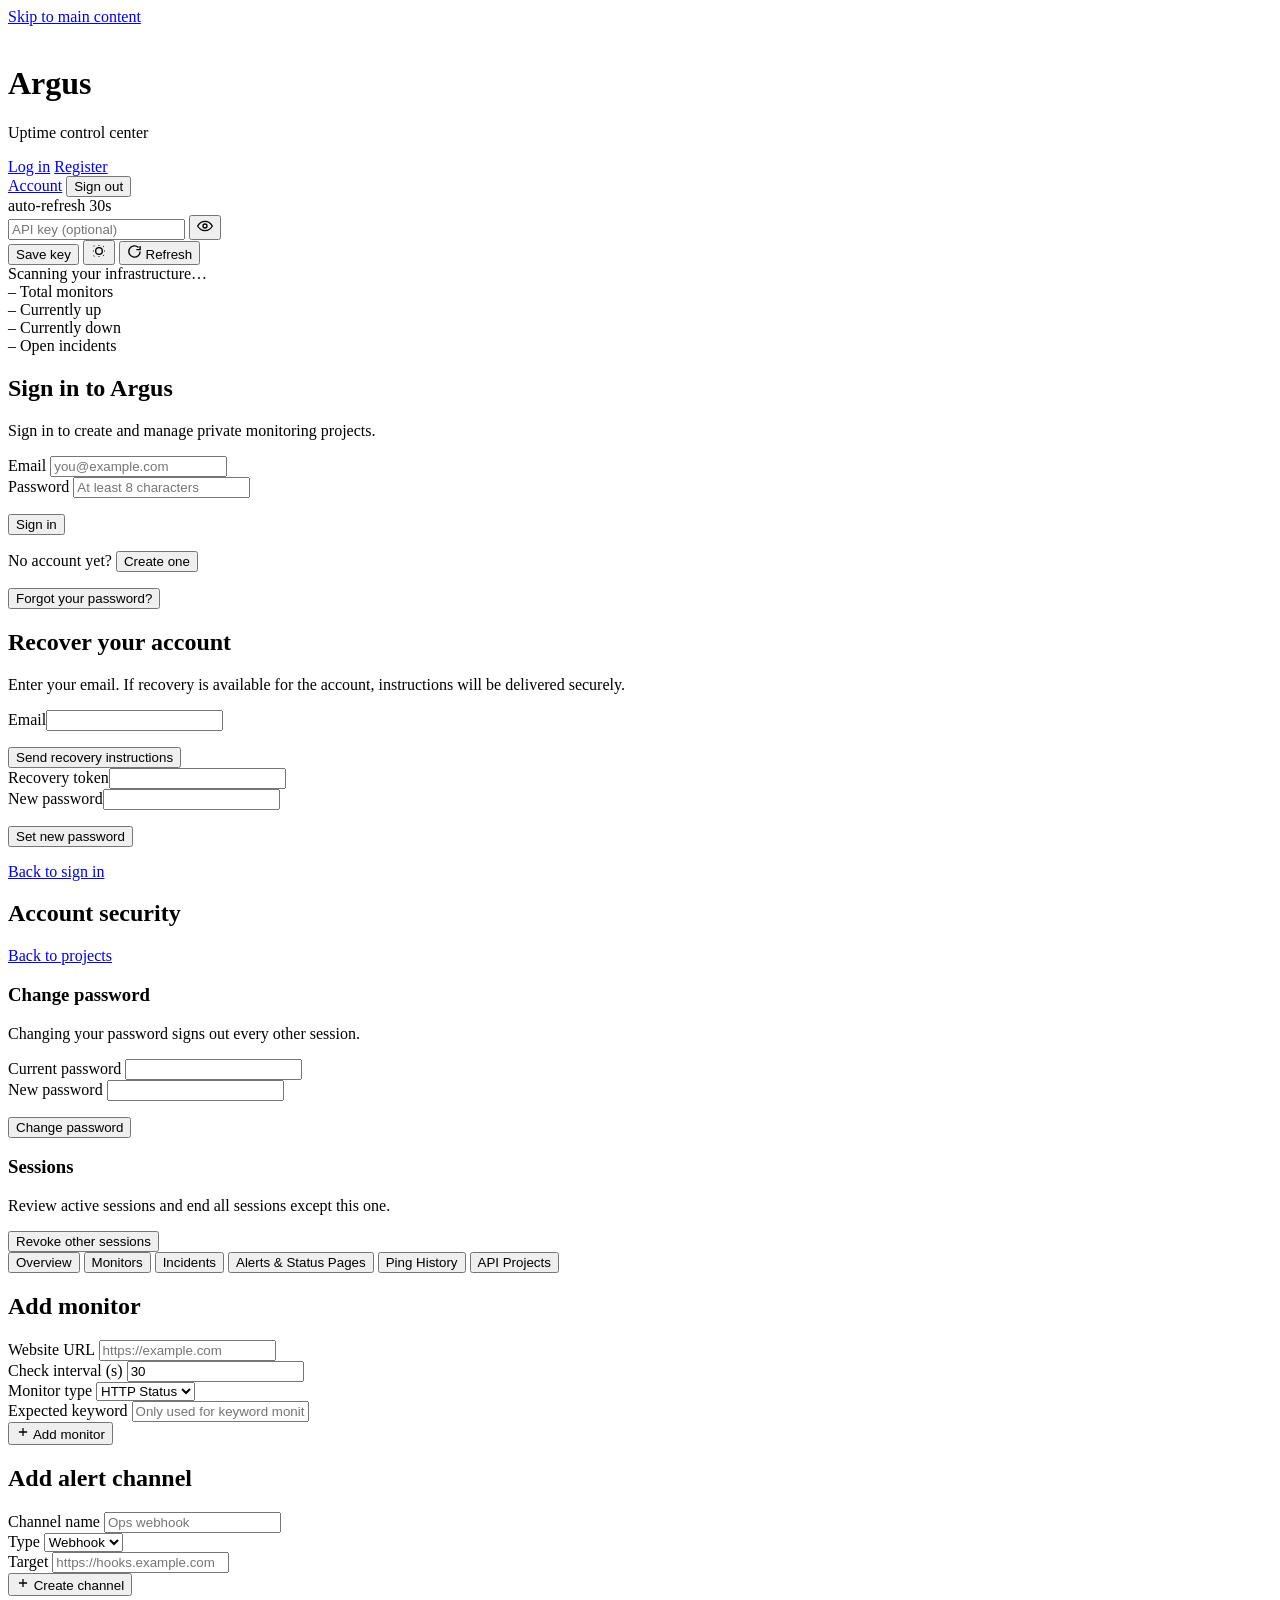
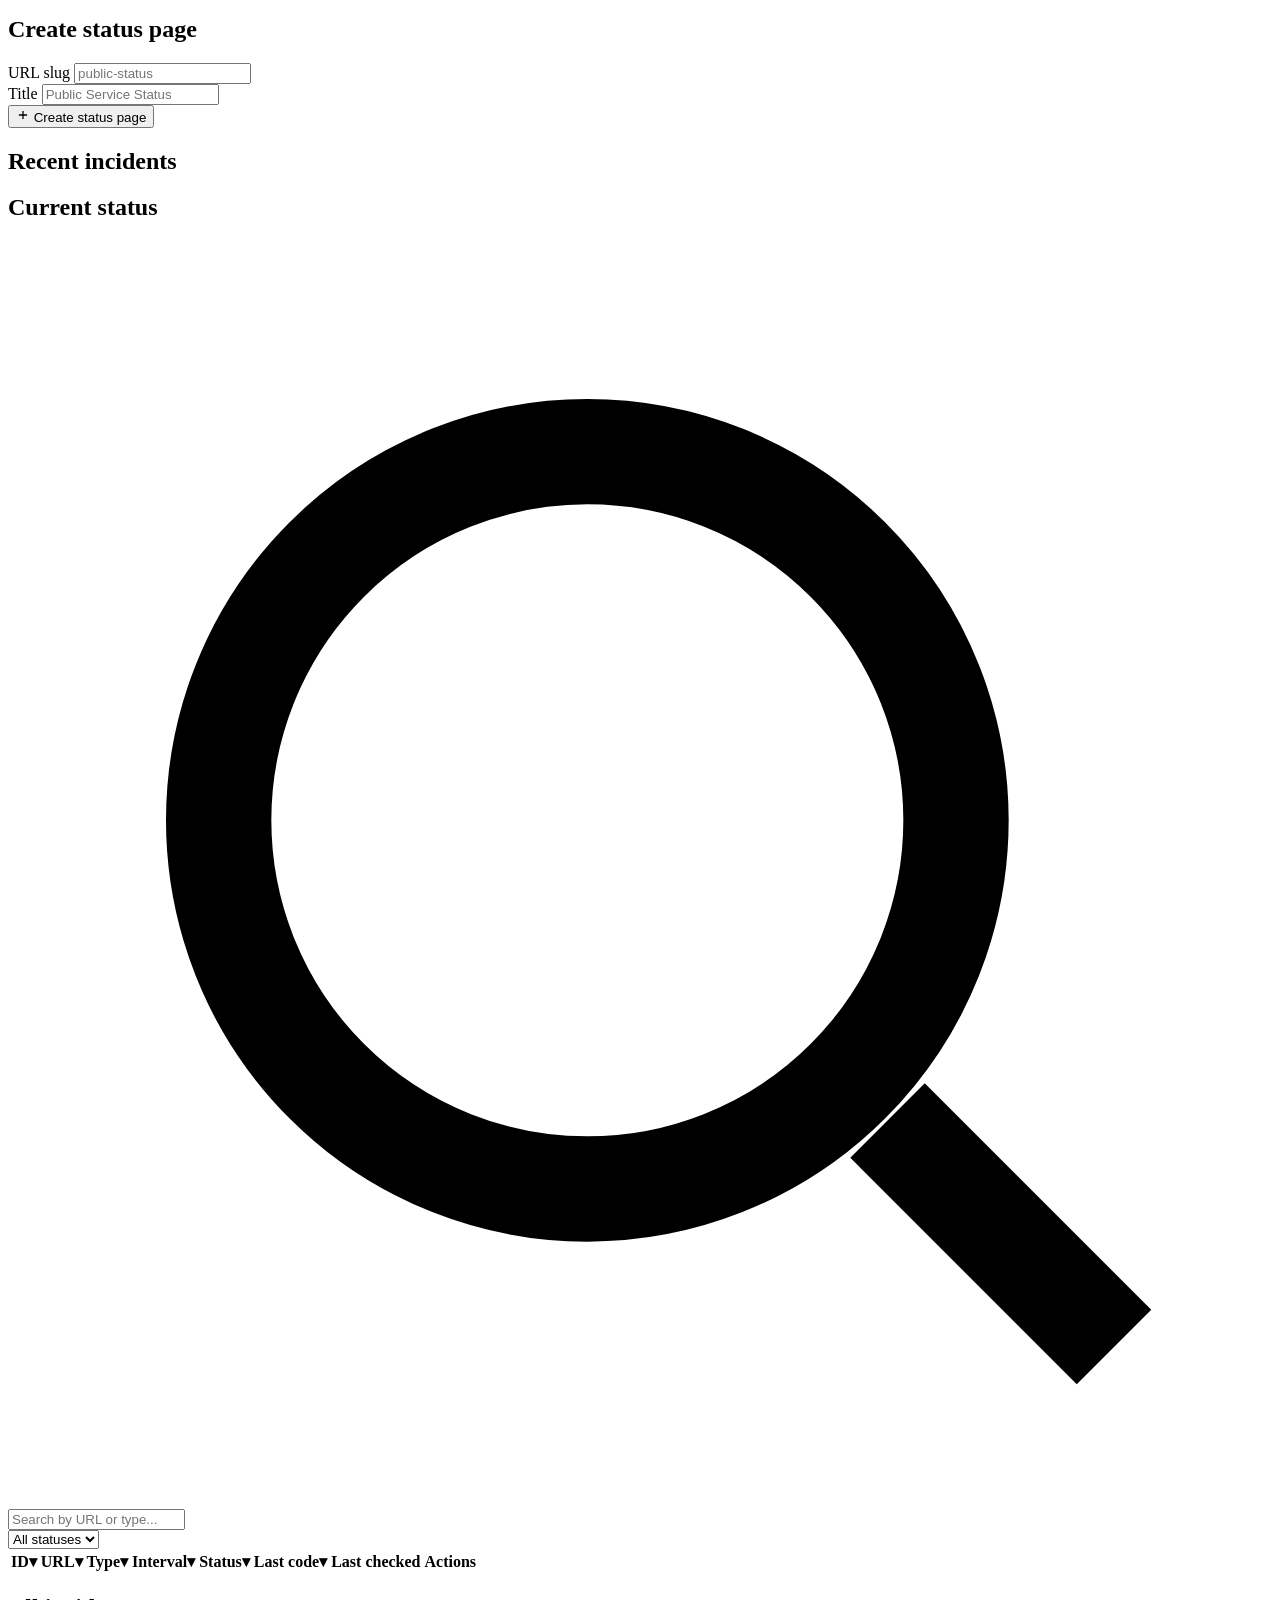
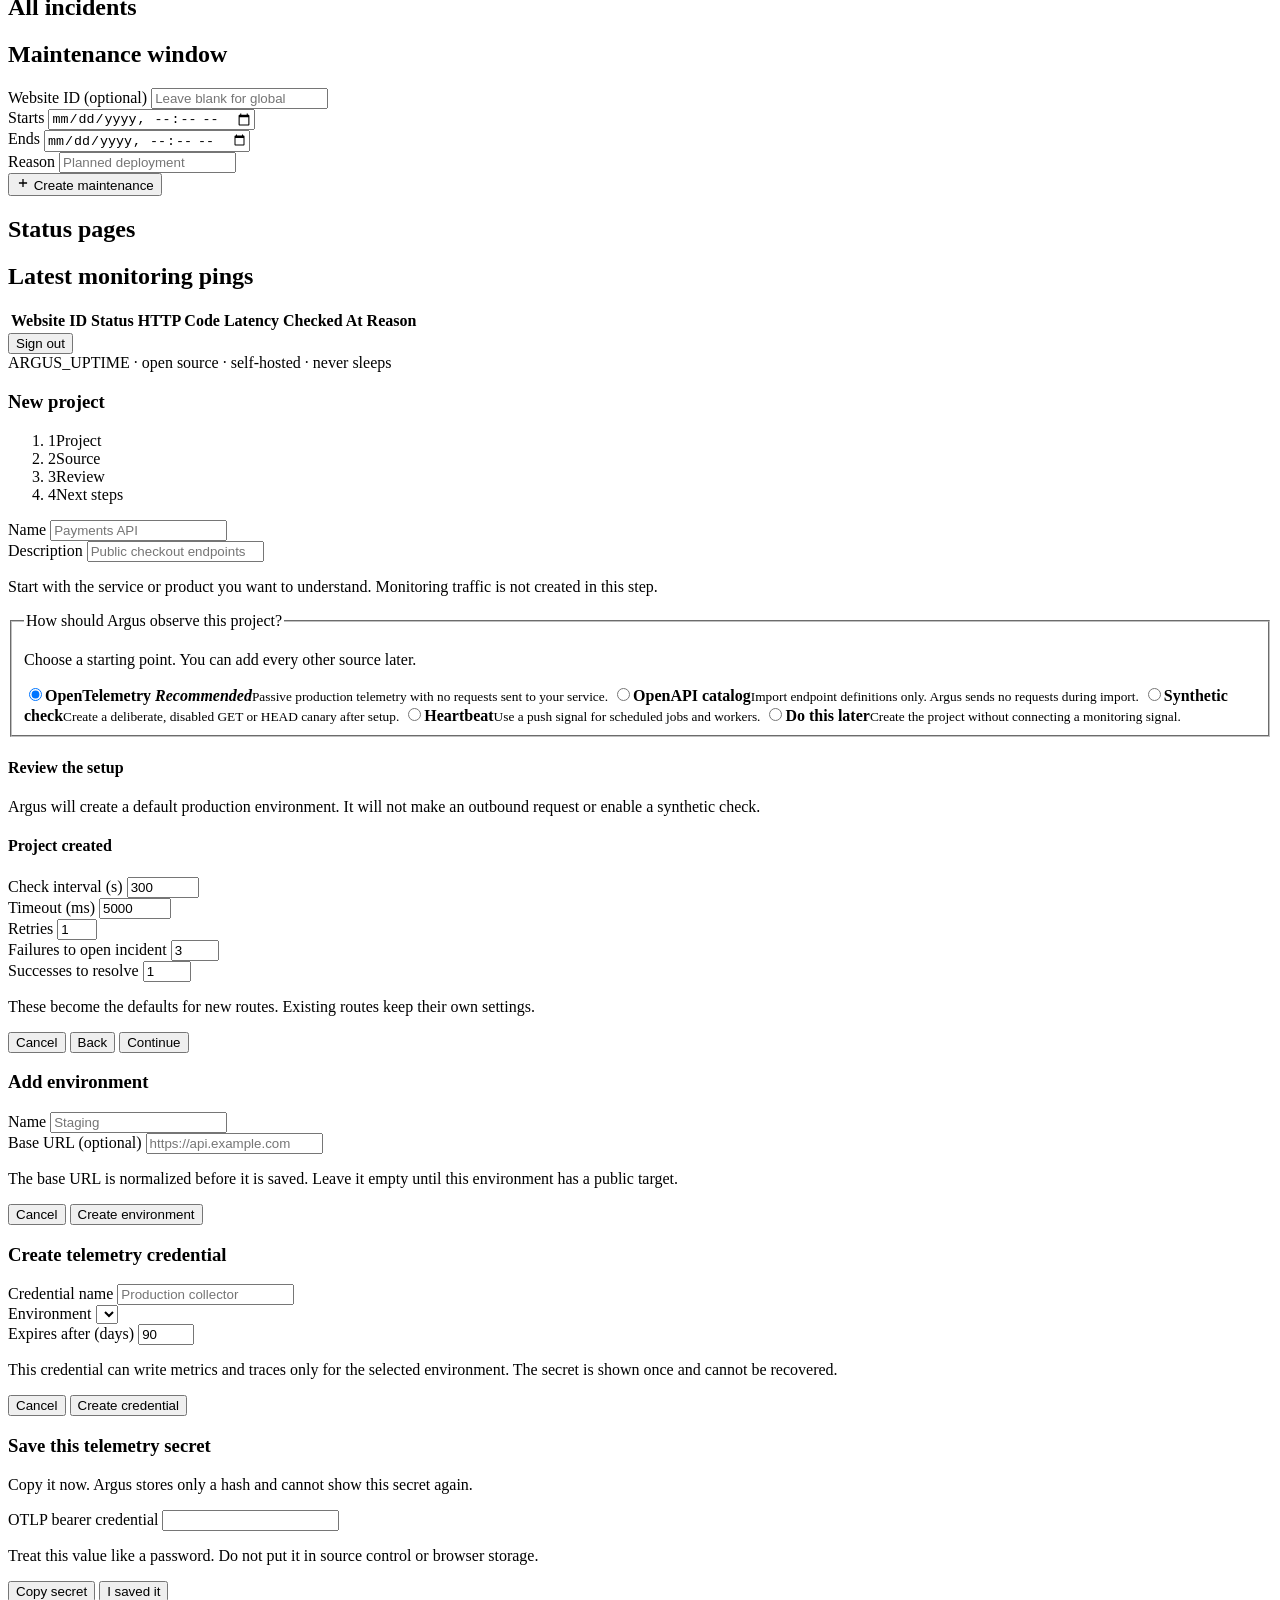
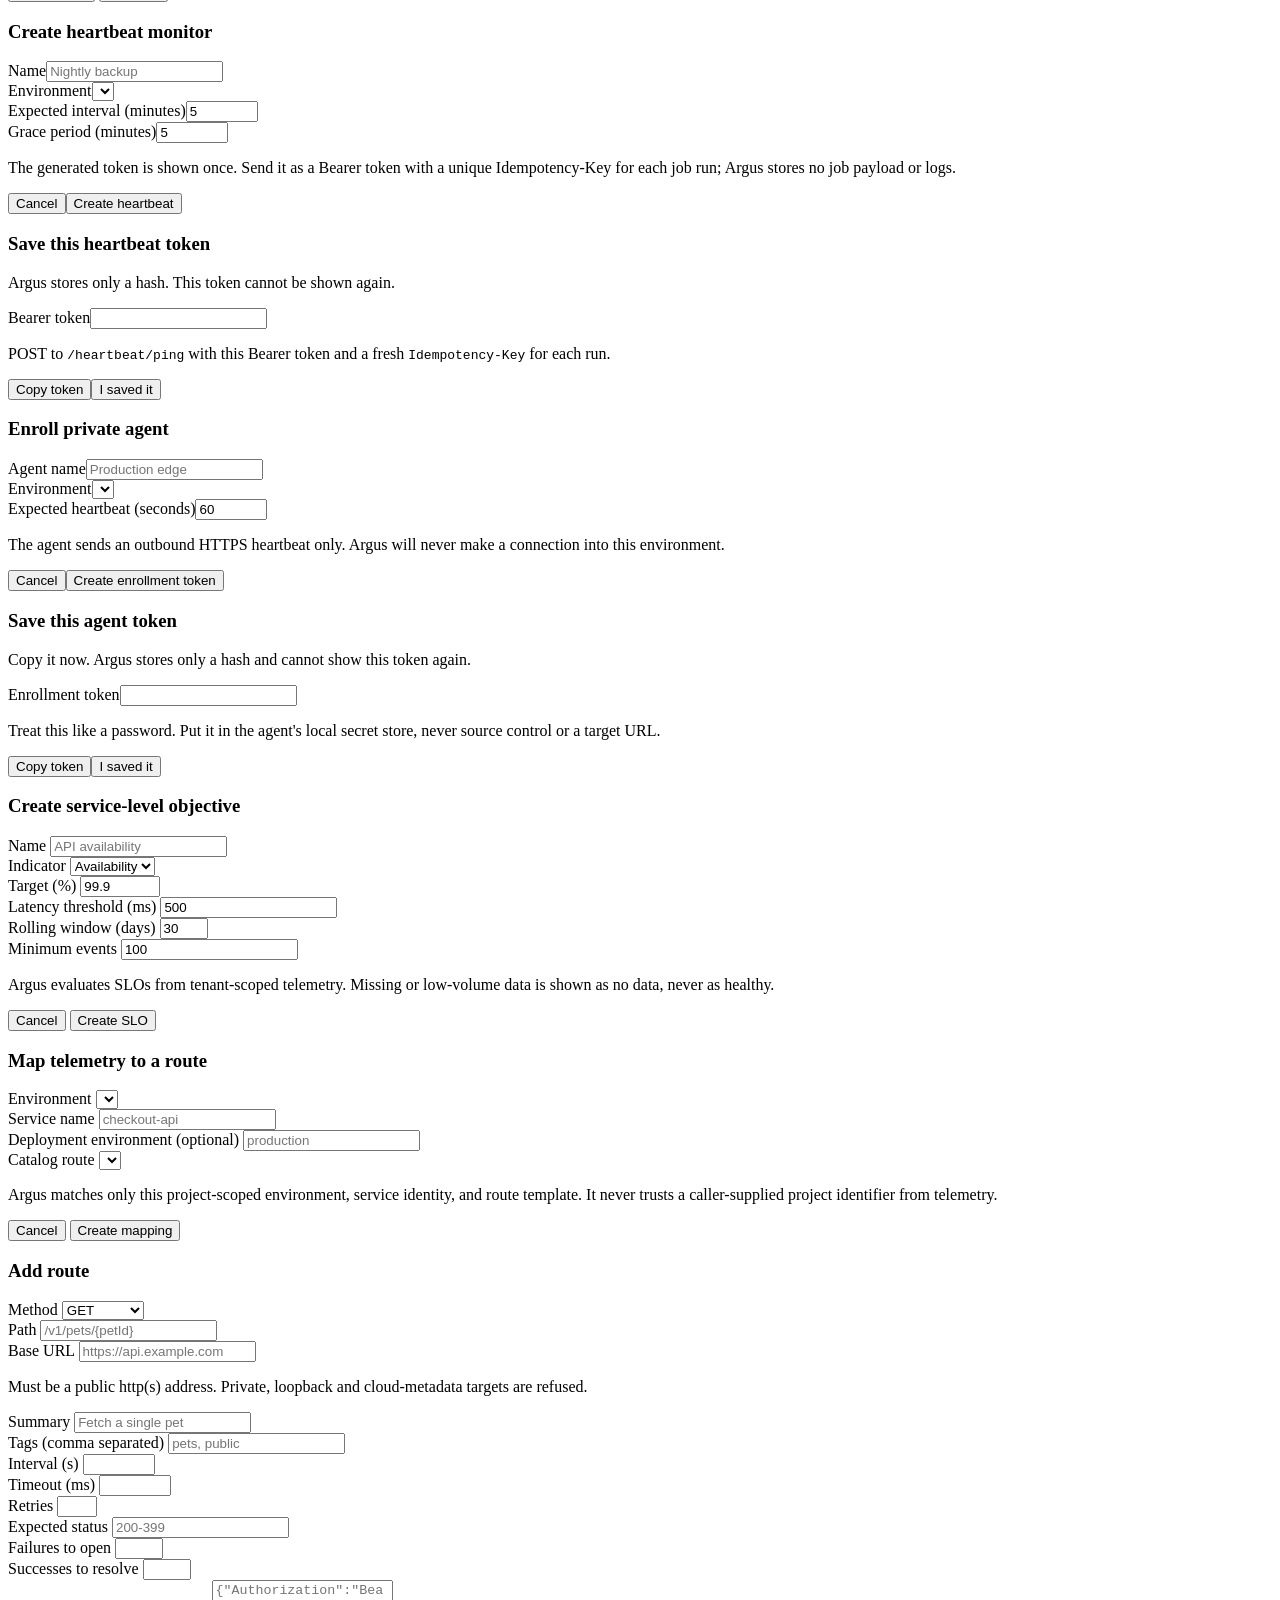
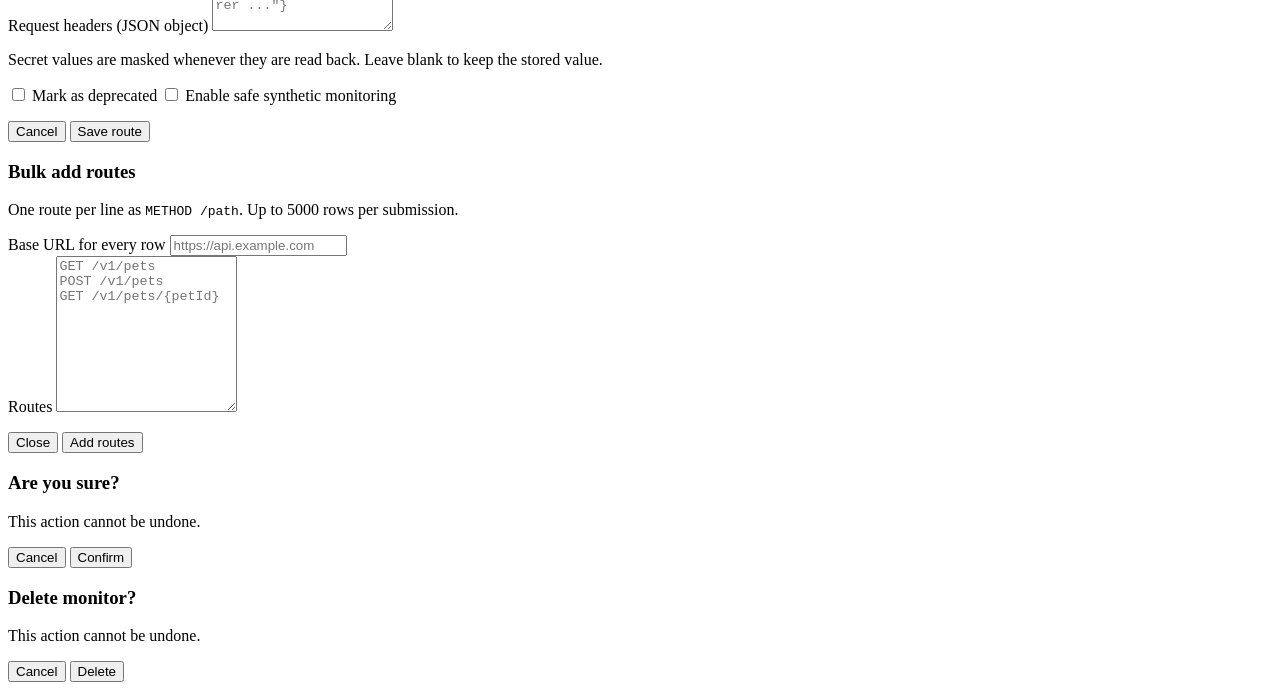
==== frontend/index.html @ 0f6dd391 "feat(agent): add private agent dashboard controls" ====
<!doctype html>
<html lang="en">
  <head>
    <meta charset="UTF-8" />
    <meta name="viewport" content="width=device-width, initial-scale=1.0" />
    <meta name="description" content="Argus — the all-seeing uptime monitoring control center." />
    <title>Argus • Uptime Control Center</title>
    <meta name="theme-color" content="#0a0b0d" media="(prefers-color-scheme: dark)" />
    <meta name="theme-color" content="#f6f4ee" media="(prefers-color-scheme: light)" />
    <link rel="icon" type="image/svg+xml" href="/assets/favicon.svg" />
    <link rel="manifest" href="/manifest.webmanifest" />
    <link rel="preconnect" href="https://fonts.googleapis.com" />
    <link rel="preconnect" href="https://fonts.gstatic.com" crossorigin />
    <link
      rel="stylesheet"
      href="https://fonts.googleapis.com/css2?family=Space+Grotesk:wght@500;600;700&family=IBM+Plex+Sans:wght@400;500;600&family=IBM+Plex+Mono:wght@400;500;600&display=swap"
    />
    <link rel="stylesheet" href="/styles.css" />
  </head>
  <body>
    <a class="skip-link" href="#main">Skip to main content</a>
    <header class="topbar">
      <div class="brand">
        <span class="brand-mark" aria-hidden="true"><img src="/assets/favicon.svg" alt="" /></span>
        <div class="brand-text">
          <h1>Argus</h1>
          <p>Uptime control center</p>
        </div>
      </div>
      <div class="top-actions">
        <div class="account-actions" aria-label="Account">
          <div id="accountGuestActions" class="account-action-group">
            <a class="account-action account-login" id="globalLogin" href="#/login">Log in</a>
            <a class="account-action account-register" id="globalRegister" href="#/register">Register</a>
          </div>
          <div id="accountSignedInActions" class="account-action-group hidden">
            <span class="account-user" id="globalUserLabel"></span>
            <a class="account-action account-login" id="globalAccount" href="#/account">Account</a>
            <button class="ghost sm" id="globalSignOut" type="button">Sign out</button>
          </div>
        </div>
        <div class="refresh-indicator" id="refreshIndicator" title="Auto-refreshes every 30s">
          <span class="refresh-dot" id="refreshDot"></span>
          <span id="refreshCountdown">auto-refresh 30s</span>
        </div>
        <div class="api-key-field">
          <input id="apiKey" type="password" placeholder="API key (optional)" autocomplete="off" />
          <button class="icon-btn-inline" id="toggleKeyVisibility" type="button" title="Show/hide key" aria-label="Toggle API key visibility">
            <svg viewBox="0 0 24 24" width="16" height="16" fill="none" stroke="currentColor" stroke-width="2"><path d="M1 12s4-7 11-7 11 7 11 7-4 7-11 7-11-7-11-7Z"/><circle cx="12" cy="12" r="3"/></svg>
          </button>
        </div>
        <button class="secondary" id="saveKeyBtn" type="button">Save key</button>
        <button class="ghost icon-only" id="themeToggle" type="button" title="Toggle light/dark theme" aria-label="Toggle theme">
          <svg viewBox="0 0 24 24" width="16" height="16" fill="none" stroke="currentColor" stroke-width="2"><path d="M12 3v1M12 20v1M4.2 4.2l.7.7M18.4 18.4l.7.7M3 12h1M20 12h1M4.2 19.8l.7-.7M18.4 5.6l.7-.7"/><circle cx="12" cy="12" r="5"/></svg>
        </button>
        <button id="refreshBtn" type="button">
          <svg viewBox="0 0 24 24" width="15" height="15" fill="none" stroke="currentColor" stroke-width="2.2"><path d="M21 12a9 9 0 1 1-2.64-6.36M21 3v6h-6"/></svg>
          Refresh
        </button>
      </div>
    </header>

    <div class="toast-stack" id="toastStack" aria-live="polite"></div>

    <main class="container" id="main">
      <section class="status-banner" id="statusBanner" aria-live="polite">
        <span class="lamp" id="statusBannerLamp" style="width:9px;height:9px;background:var(--text-faint)"></span>
        <span id="statusBannerText">Scanning your infrastructure&hellip;</span>
      </section>

      <section class="status-rail" id="statsGrid" aria-label="Overview statistics">
        <div class="status-cell tick-brand">
          <span class="status-value" id="statTotal">&ndash;</span>
          <span class="status-label">Total monitors</span>
        </div>
        <div class="status-cell tick-ok">
          <span class="status-value" id="statUp">&ndash;</span>
          <span class="status-label">Currently up</span>
        </div>
        <div class="status-cell tick-down">
          <span class="status-value" id="statDown">&ndash;</span>
          <span class="status-label">Currently down</span>
        </div>
        <div class="status-cell tick-warn">
          <span class="status-value" id="statIncidents">&ndash;</span>
          <span class="status-label">Open incidents</span>
        </div>
      </section>

      <section id="globalAuthPanel" class="global-auth-panel hidden" aria-labelledby="projAuthTitle">
        <div id="projAuthGate" class="proj-auth-gate">
          <section class="card proj-auth-card">
            <div class="card-header">
              <h2 id="projAuthTitle">Sign in to Argus</h2>
            </div>
            <p class="card-subtitle" id="projAuthIntro">Sign in to create and manage private monitoring projects.</p>
            <form id="projAuthForm" class="stack" autocomplete="on">
              <div class="field" id="projAuthNameField" hidden>
                <label for="projAuthName">Display name</label>
                <input id="projAuthName" autocomplete="name" placeholder="Ada Lovelace" />
              </div>
              <div class="field">
                <label for="projAuthEmail">Email</label>
                <input id="projAuthEmail" type="email" autocomplete="email" placeholder="you@example.com" required />
              </div>
              <div class="field">
                <label for="projAuthPassword">Password</label>
                <input id="projAuthPassword" type="password" autocomplete="current-password" placeholder="At least 8 characters" required minlength="8" />
              </div>
              <p class="proj-form-error hidden" id="projAuthError" role="alert"></p>
              <button type="submit" id="projAuthSubmit">Sign in</button>
              <p class="hint">
                <span id="projAuthSwitchPrompt">No account yet?</span>
                <button type="button" class="link-btn" id="projAuthSwitch">Create one</button>
              </p>
              <button type="button" class="link-btn" id="projForgotPassword">Forgot your password?</button>
            </form>
          </section>
        </div>
        <div id="projRecoveryGate" class="proj-auth-gate hidden">
          <section class="card proj-auth-card">
            <div class="card-header"><h2>Recover your account</h2></div>
            <p class="card-subtitle">Enter your email. If recovery is available for the account, instructions will be delivered securely.</p>
            <form id="projRecoveryRequestForm" class="stack" autocomplete="on">
              <div class="field"><label for="projRecoveryEmail">Email</label><input id="projRecoveryEmail" type="email" autocomplete="email" required /></div>
              <p class="proj-form-error hidden" id="projRecoveryRequestError" role="alert"></p>
              <button type="submit" id="projRecoveryRequestSubmit">Send recovery instructions</button>
            </form>
            <form id="projRecoveryCompleteForm" class="stack hidden" autocomplete="on">
              <div class="field"><label for="projRecoveryToken">Recovery token</label><input id="projRecoveryToken" autocomplete="one-time-code" required /></div>
              <div class="field"><label for="projRecoveryNewPassword">New password</label><input id="projRecoveryNewPassword" type="password" autocomplete="new-password" minlength="8" required /></div>
              <p class="proj-form-error hidden" id="projRecoveryCompleteError" role="alert"></p>
              <button type="submit" id="projRecoveryCompleteSubmit">Set new password</button>
            </form>
            <p class="hint"><a class="btn-link" href="#/login">Back to sign in</a></p>
          </section>
        </div>
      </section>

      <section id="globalAccountPanel" class="global-auth-panel hidden" aria-labelledby="accountTitle">
        <section class="card account-card">
          <div class="card-header">
            <div>
              <h2 id="accountTitle">Account security</h2>
              <p class="card-subtitle" id="accountEmail"></p>
            </div>
            <a class="btn-link" href="#/projects">Back to projects</a>
          </div>

          <div class="account-section">
            <h3>Change password</h3>
            <p class="hint">Changing your password signs out every other session.</p>
            <form id="accountPasswordForm" class="stack" autocomplete="on">
              <div class="field">
                <label for="accountCurrentPassword">Current password</label>
                <input id="accountCurrentPassword" type="password" autocomplete="current-password" required />
              </div>
              <div class="field">
                <label for="accountNewPassword">New password</label>
                <input id="accountNewPassword" type="password" autocomplete="new-password" minlength="8" required />
              </div>
              <p class="proj-form-error hidden" id="accountPasswordError" role="alert"></p>
              <button type="submit" id="accountPasswordSubmit">Change password</button>
            </form>
          </div>

          <div class="account-section">
            <div class="card-header">
              <div>
                <h3>Sessions</h3>
                <p class="hint">Review active sessions and end all sessions except this one.</p>
              </div>
              <button class="secondary sm" id="accountRevokeOthers" type="button">Revoke other sessions</button>
            </div>
            <div id="accountSessions" aria-live="polite"></div>
          </div>
        </section>
      </section>

      <nav class="tabs" role="tablist" aria-label="Sections">
        <button class="tab-btn active" id="tab-overview" data-tab="overview" role="tab" aria-selected="true" aria-controls="panel-overview" tabindex="0">Overview</button>
        <button class="tab-btn" id="tab-monitors" data-tab="monitors" role="tab" aria-selected="false" aria-controls="panel-monitors" tabindex="-1">Monitors</button>
        <button class="tab-btn" id="tab-incidents" data-tab="incidents" role="tab" aria-selected="false" aria-controls="panel-incidents" tabindex="-1">Incidents</button>
        <button class="tab-btn" id="tab-alerts" data-tab="alerts" role="tab" aria-selected="false" aria-controls="panel-alerts" tabindex="-1">Alerts &amp; Status Pages</button>
        <button class="tab-btn" id="tab-logs" data-tab="logs" role="tab" aria-selected="false" aria-controls="panel-logs" tabindex="-1">Ping History</button>
        <button class="tab-btn" id="tab-projects" data-tab="projects" role="tab" aria-selected="false" aria-controls="panel-projects" tabindex="-1">API Projects</button>
      </nav>

      <!-- Overview -->
      <section class="tab-panel active" id="panel-overview" role="tabpanel" aria-labelledby="tab-overview" tabindex="0">
        <div class="grid">
          <section class="card">
            <div class="card-header">
              <h2>Add monitor</h2>
            </div>
            <form id="monitorForm" class="stack">
              <div class="field">
                <label for="url">Website URL</label>
                <input id="url" placeholder="https://example.com" required />
              </div>
              <div class="field-row">
                <div class="field">
                  <label for="interval">Check interval (s)</label>
                  <input id="interval" type="number" min="10" value="30" required />
                </div>
                <div class="field">
                  <label for="monitorType">Monitor type</label>
                  <select id="monitorType">
                    <option value="http_status">HTTP Status</option>
                    <option value="keyword">Keyword</option>
                    <option value="heartbeat">Heartbeat</option>
                    <option value="tls_expiry">TLS Expiry</option>
                  </select>
                </div>
              </div>
              <div class="field" id="keywordField">
                <label for="keyword">Expected keyword</label>
                <input id="keyword" placeholder="Only used for keyword monitors" />
              </div>
              <button type="submit" id="monitorSubmitBtn">
                <svg viewBox="0 0 24 24" width="14" height="14" fill="none" stroke="currentColor" stroke-width="2.2"><path d="M12 5v14M5 12h14"/></svg>
                Add monitor
              </button>
            </form>
          </section>

          <section class="card">
            <div class="card-header">
              <h2>Add alert channel</h2>
            </div>
            <form id="channelForm" class="stack">
              <div class="field">
                <label for="channelName">Channel name</label>
                <input id="channelName" placeholder="Ops webhook" required />
              </div>
              <div class="field">
                <label for="channelType">Type</label>
                <select id="channelType">
                  <option value="webhook">Webhook</option>
                  <option value="slack">Slack</option>
                  <option value="email">Email</option>
                </select>
              </div>
              <div class="field">
                <label for="channelTarget">Target</label>
                <input id="channelTarget" placeholder="https://hooks.example.com" required />
              </div>
              <button type="submit" id="channelSubmitBtn">
                <svg viewBox="0 0 24 24" width="14" height="14" fill="none" stroke="currentColor" stroke-width="2.2"><path d="M12 5v14M5 12h14"/></svg>
                Create channel
              </button>
            </form>
          </section>

          <section class="card">
            <div class="card-header">
              <h2>Create status page</h2>
            </div>
            <form id="statusPageForm" class="stack">
              <div class="field">
                <label for="statusSlug">URL slug</label>
                <input id="statusSlug" placeholder="public-status" required />
              </div>
              <div class="field">
                <label for="statusTitle">Title</label>
                <input id="statusTitle" placeholder="Public Service Status" required />
              </div>
              <button type="submit" id="statusPageSubmitBtn">
                <svg viewBox="0 0 24 24" width="14" height="14" fill="none" stroke="currentColor" stroke-width="2.2"><path d="M12 5v14M5 12h14"/></svg>
                Create status page
              </button>
            </form>
          </section>

          <section class="card span3">
            <div class="card-header">
              <h2>Recent incidents</h2>
            </div>
            <ul id="incidentListOverview" class="list"></ul>
          </section>
        </div>
      </section>

      <!-- Monitors -->
      <section class="tab-panel" id="panel-monitors" role="tabpanel" aria-labelledby="tab-monitors" tabindex="0">
        <section class="card">
          <div class="card-header">
            <h2>Current status</h2>
            <div class="card-toolbar">
              <div class="search-input">
                <svg viewBox="0 0 24 24" fill="none" stroke="currentColor" stroke-width="2"><circle cx="11" cy="11" r="7"/><path d="m21 21-4.3-4.3"/></svg>
                <input id="monitorSearch" placeholder="Search by URL or type..." aria-label="Search monitors" />
              </div>
              <select id="monitorFilter" style="width:auto" aria-label="Filter by status">
                <option value="all">All statuses</option>
                <option value="up">Up</option>
                <option value="down">Down</option>
                <option value="pending">Pending</option>
              </select>
            </div>
          </div>
          <div class="table-wrap">
            <table>
              <thead>
                <tr>
                  <th class="sortable" data-sort="id">ID<span class="sort-arrow">&#9662;</span></th>
                  <th class="sortable" data-sort="url">URL<span class="sort-arrow">&#9662;</span></th>
                  <th class="sortable" data-sort="monitorType">Type<span class="sort-arrow">&#9662;</span></th>
                  <th class="sortable" data-sort="checkInterval">Interval<span class="sort-arrow">&#9662;</span></th>
                  <th class="sortable" data-sort="status">Status<span class="sort-arrow">&#9662;</span></th>
                  <th class="sortable" data-sort="lastStatusCode">Last code<span class="sort-arrow">&#9662;</span></th>
                  <th>Last checked</th>
                  <th>Actions</th>
                </tr>
              </thead>
              <tbody id="monitorTable"></tbody>
            </table>
          </div>
        </section>
      </section>

      <!-- Incidents -->
      <section class="tab-panel" id="panel-incidents" role="tabpanel" aria-labelledby="tab-incidents" tabindex="0">
        <div class="grid">
          <section class="card span3">
            <div class="card-header">
              <h2>All incidents</h2>
            </div>
            <ul id="incidentList" class="list"></ul>
          </section>

          <section class="card">
            <div class="card-header">
              <h2>Maintenance window</h2>
            </div>
            <form id="maintenanceForm" class="stack">
              <div class="field">
                <label for="maintenanceWebsiteId">Website ID (optional)</label>
                <input id="maintenanceWebsiteId" type="number" placeholder="Leave blank for global" />
              </div>
              <div class="field-row">
                <div class="field">
                  <label for="maintenanceStart">Starts</label>
                  <input id="maintenanceStart" type="datetime-local" required />
                </div>
                <div class="field">
                  <label for="maintenanceEnd">Ends</label>
                  <input id="maintenanceEnd" type="datetime-local" required />
                </div>
              </div>
              <div class="field">
                <label for="maintenanceReason">Reason</label>
                <input id="maintenanceReason" placeholder="Planned deployment" />
              </div>
              <button type="submit" id="maintenanceSubmitBtn">
                <svg viewBox="0 0 24 24" width="14" height="14" fill="none" stroke="currentColor" stroke-width="2.2"><path d="M12 5v14M5 12h14"/></svg>
                Create maintenance
              </button>
            </form>
          </section>
        </div>
      </section>

      <!-- Alerts & status pages -->
      <section class="tab-panel" id="panel-alerts" role="tabpanel" aria-labelledby="tab-alerts" tabindex="0">
        <section class="card span3">
          <div class="card-header">
            <h2>Status pages</h2>
          </div>
          <ul id="statusPages" class="list"></ul>
        </section>
      </section>

      <!-- Ping history -->
      <section class="tab-panel" id="panel-logs" role="tabpanel" aria-labelledby="tab-logs" tabindex="0">
        <section class="card">
          <div class="card-header">
            <h2>Latest monitoring pings</h2>
          </div>
          <div class="table-wrap">
            <table>
              <thead><tr><th>Website ID</th><th>Status</th><th>HTTP Code</th><th>Latency</th><th>Checked At</th><th>Reason</th></tr></thead>
              <tbody id="pingTable"></tbody>
            </table>
          </div>
        </section>
      </section>

      <!-- API Projects: project-based API route monitoring -->
      <section class="tab-panel" id="panel-projects" role="tabpanel" aria-labelledby="tab-projects" tabindex="0">
        <!-- Authenticated shell. Views are swapped by the hash sub-router. -->
        <div id="projShell" class="hidden">
          <div class="proj-topline">
            <nav class="proj-crumbs" id="projCrumbs" aria-label="Breadcrumb"></nav>
            <div class="proj-identity">
              <span class="proj-user" id="projUserLabel"></span>
              <button class="ghost sm" type="button" id="projSignOut">Sign out</button>
            </div>
          </div>

          <div class="proj-view" id="projViewList" aria-live="polite"></div>
          <div class="proj-view hidden" id="projViewProject" aria-live="polite"></div>
          <div class="proj-view hidden" id="projViewRoute" aria-live="polite"></div>
          <div class="proj-view hidden" id="projViewImport" aria-live="polite"></div>
        </div>
      </section>

      <footer class="app-footer">ARGUS_UPTIME &middot; open source &middot; self-hosted &middot; never sleeps</footer>
    </main>

    <!-- Project create/edit -->
    <div class="modal-overlay hidden" id="projProjectModal">
      <div class="modal" role="dialog" aria-modal="true" aria-labelledby="projProjectModalTitle" tabindex="-1">
        <h3 id="projProjectModalTitle">New project</h3>
        <form id="projProjectForm" class="stack">
          <ol class="wizard-steps project-onboarding-steps" id="projProjectSteps" aria-label="Project setup progress">
            <li class="wizard-step is-active"><span class="wizard-step-num">1</span>Project</li>
            <li class="wizard-step"><span class="wizard-step-num">2</span>Source</li>
            <li class="wizard-step"><span class="wizard-step-num">3</span>Review</li>
            <li class="wizard-step"><span class="wizard-step-num">4</span>Next steps</li>
          </ol>
          <div class="project-onboarding-step" data-project-step="1">
          <div class="field">
            <label for="projFormName">Name</label>
            <input id="projFormName" autocomplete="organization" placeholder="Payments API" required maxlength="255" />
          </div>
          <div class="field">
            <label for="projFormDescription">Description</label>
            <input id="projFormDescription" placeholder="Public checkout endpoints" maxlength="2000" />
          </div>
          <p class="hint">Start with the service or product you want to understand. Monitoring traffic is not created in this step.</p>
          </div>
          <fieldset class="project-onboarding-step hidden" data-project-step="2">
            <legend>How should Argus observe this project?</legend>
            <p class="hint">Choose a starting point. You can add every other source later.</p>
            <div class="source-options" role="radiogroup" aria-label="Monitoring source">
              <label class="source-option"><input type="radio" name="projSource" value="telemetry" checked /><span><strong>OpenTelemetry <em>Recommended</em></strong><small>Passive production telemetry with no requests sent to your service.</small></span></label>
              <label class="source-option"><input type="radio" name="projSource" value="openapi" /><span><strong>OpenAPI catalog</strong><small>Import endpoint definitions only. Argus sends no requests during import.</small></span></label>
              <label class="source-option"><input type="radio" name="projSource" value="synthetic" /><span><strong>Synthetic check</strong><small>Create a deliberate, disabled GET or HEAD canary after setup.</small></span></label>
              <label class="source-option"><input type="radio" name="projSource" value="heartbeat" /><span><strong>Heartbeat</strong><small>Use a push signal for scheduled jobs and workers.</small></span></label>
              <label class="source-option"><input type="radio" name="projSource" value="later" /><span><strong>Do this later</strong><small>Create the project without connecting a monitoring signal.</small></span></label>
            </div>
          </fieldset>
          <section class="project-onboarding-step hidden" data-project-step="3" aria-labelledby="projOnboardingReviewTitle">
            <h4 id="projOnboardingReviewTitle">Review the setup</h4>
            <div id="projOnboardingReview" class="onboarding-review"></div>
            <p class="hint">Argus will create a default production environment. It will not make an outbound request or enable a synthetic check.</p>
          </section>
          <section class="project-onboarding-step hidden" data-project-step="4" aria-labelledby="projOnboardingNextTitle">
            <h4 id="projOnboardingNextTitle">Project created</h4>
            <div id="projOnboardingNext" class="onboarding-review"></div>
          </section>
          <div id="projProjectAdvanced" class="project-advanced hidden">
          <div class="field-row">
            <div class="field">
              <label for="projFormInterval">Check interval (s)</label>
              <input id="projFormInterval" type="number" min="10" max="86400" value="300" />
            </div>
            <div class="field">
              <label for="projFormTimeout">Timeout (ms)</label>
              <input id="projFormTimeout" type="number" min="200" max="60000" value="5000" />
            </div>
          </div>
          <div class="field-row">
            <div class="field">
              <label for="projFormRetries">Retries</label>
              <input id="projFormRetries" type="number" min="0" max="5" value="1" />
            </div>
            <div class="field">
              <label for="projFormFailureThreshold">Failures to open incident</label>
              <input id="projFormFailureThreshold" type="number" min="1" max="20" value="3" />
            </div>
            <div class="field">
              <label for="projFormRecovery">Successes to resolve</label>
              <input id="projFormRecovery" type="number" min="1" max="20" value="1" />
            </div>
          </div>
          <p class="hint">These become the defaults for new routes. Existing routes keep their own settings.</p>
          </div>
          <p class="proj-form-error hidden" id="projProjectFormError" role="alert"></p>
          <div class="modal-actions">
            <button class="secondary" type="button" id="projProjectCancel">Cancel</button>
            <button class="secondary hidden" type="button" id="projProjectBack">Back</button>
            <button type="submit" id="projProjectSubmit">Continue</button>
          </div>
        </form>
      </div>
    </div>

    <!-- Environment create -->
    <div class="modal-overlay hidden" id="projEnvironmentModal">
      <div class="modal" role="dialog" aria-modal="true" aria-labelledby="projEnvironmentModalTitle" tabindex="-1">
        <h3 id="projEnvironmentModalTitle">Add environment</h3>
        <form id="projEnvironmentForm" class="stack">
          <div class="field">
            <label for="projEnvironmentName">Name</label>
            <input id="projEnvironmentName" autocomplete="off" placeholder="Staging" required maxlength="120" />
          </div>
          <div class="field">
            <label for="projEnvironmentBaseUrl">Base URL <span class="hint">(optional)</span></label>
            <input id="projEnvironmentBaseUrl" type="url" autocomplete="url" placeholder="https://api.example.com" maxlength="2083" />
          </div>
          <p class="hint">The base URL is normalized before it is saved. Leave it empty until this environment has a public target.</p>
          <p class="proj-form-error hidden" id="projEnvironmentFormError" role="alert"></p>
          <div class="modal-actions">
            <button class="secondary" type="button" id="projEnvironmentCancel">Cancel</button>
            <button type="submit" id="projEnvironmentSubmit">Create environment</button>
          </div>
        </form>
      </div>
    </div>

    <!-- Telemetry credential create and one-time secret reveal -->
    <div class="modal-overlay hidden" id="projTelemetryCredentialModal">
      <div class="modal" role="dialog" aria-modal="true" aria-labelledby="projTelemetryCredentialModalTitle" tabindex="-1">
        <h3 id="projTelemetryCredentialModalTitle">Create telemetry credential</h3>
        <form id="projTelemetryCredentialForm" class="stack">
          <div class="field">
            <label for="projTelemetryCredentialName">Credential name</label>
            <input id="projTelemetryCredentialName" autocomplete="off" placeholder="Production collector" required maxlength="120" />
          </div>
          <div class="field">
            <label for="projTelemetryCredentialEnvironment">Environment</label>
            <select id="projTelemetryCredentialEnvironment" required></select>
          </div>
          <div class="field">
            <label for="projTelemetryCredentialExpiry">Expires after (days)</label>
            <input id="projTelemetryCredentialExpiry" type="number" min="1" max="365" value="90" required />
          </div>
          <p class="hint">This credential can write metrics and traces only for the selected environment. The secret is shown once and cannot be recovered.</p>
          <p class="proj-form-error hidden" id="projTelemetryCredentialFormError" role="alert"></p>
          <div class="modal-actions">
            <button class="secondary" type="button" id="projTelemetryCredentialCancel">Cancel</button>
            <button type="submit" id="projTelemetryCredentialSubmit">Create credential</button>
          </div>
        </form>
      </div>
    </div>

    <div class="modal-overlay hidden" id="projTelemetrySecretModal">
      <div class="modal" role="dialog" aria-modal="true" aria-labelledby="projTelemetrySecretModalTitle" tabindex="-1">
        <h3 id="projTelemetrySecretModalTitle">Save this telemetry secret</h3>
        <p class="hint">Copy it now. Argus stores only a hash and cannot show this secret again.</p>
        <div class="field">
          <label for="projTelemetrySecretValue">OTLP bearer credential</label>
          <input id="projTelemetrySecretValue" class="mono" readonly spellcheck="false" aria-describedby="projTelemetrySecretWarning" />
        </div>
        <p id="projTelemetrySecretWarning" class="proj-form-error inline" role="alert">Treat this value like a password. Do not put it in source control or browser storage.</p>
        <div class="modal-actions">
          <button class="secondary" type="button" id="projTelemetrySecretCopy">Copy secret</button>
          <button type="button" id="projTelemetrySecretClose">I saved it</button>
        </div>
      </div>
    </div>

    <!-- SLO definition create -->
    <div class="modal-overlay hidden" id="projHeartbeatModal">
      <div class="modal" role="dialog" aria-modal="true" aria-labelledby="projHeartbeatModalTitle" tabindex="-1">
        <h3 id="projHeartbeatModalTitle">Create heartbeat monitor</h3>
        <form id="projHeartbeatForm" class="stack">
          <div class="field"><label for="projHeartbeatName">Name</label><input id="projHeartbeatName" placeholder="Nightly backup" required maxlength="120" /></div>
          <div class="field"><label for="projHeartbeatEnvironment">Environment</label><select id="projHeartbeatEnvironment" required></select></div>
          <div class="field-row"><div class="field"><label for="projHeartbeatInterval">Expected interval (minutes)</label><input id="projHeartbeatInterval" type="number" min="1" max="10080" value="5" required /></div><div class="field"><label for="projHeartbeatGrace">Grace period (minutes)</label><input id="projHeartbeatGrace" type="number" min="1" max="10080" value="5" required /></div></div>
          <p class="hint">The generated token is shown once. Send it as a Bearer token with a unique Idempotency-Key for each job run; Argus stores no job payload or logs.</p>
          <p class="proj-form-error hidden" id="projHeartbeatFormError" role="alert"></p>
          <div class="modal-actions"><button class="secondary" type="button" id="projHeartbeatCancel">Cancel</button><button type="submit" id="projHeartbeatSubmit">Create heartbeat</button></div>
        </form>
      </div>
    </div>

    <div class="modal-overlay hidden" id="projHeartbeatSecretModal">
      <div class="modal" role="dialog" aria-modal="true" aria-labelledby="projHeartbeatSecretModalTitle" tabindex="-1">
        <h3 id="projHeartbeatSecretModalTitle">Save this heartbeat token</h3>
        <p class="hint">Argus stores only a hash. This token cannot be shown again.</p>
        <div class="field"><label for="projHeartbeatSecretValue">Bearer token</label><input id="projHeartbeatSecretValue" class="mono" readonly spellcheck="false" /></div>
        <p class="hint">POST to <code>/heartbeat/ping</code> with this Bearer token and a fresh <code>Idempotency-Key</code> for each run.</p>
        <div class="modal-actions"><button class="secondary" type="button" id="projHeartbeatSecretCopy">Copy token</button><button type="button" id="projHeartbeatSecretClose">I saved it</button></div>
      </div>
    </div>

    <div class="modal-overlay hidden" id="projAgentModal">
      <div class="modal" role="dialog" aria-modal="true" aria-labelledby="projAgentModalTitle" tabindex="-1">
        <h3 id="projAgentModalTitle">Enroll private agent</h3>
        <form id="projAgentForm" class="stack">
          <div class="field"><label for="projAgentName">Agent name</label><input id="projAgentName" placeholder="Production edge" required maxlength="120" /></div>
          <div class="field"><label for="projAgentEnvironment">Environment</label><select id="projAgentEnvironment" required></select></div>
          <div class="field"><label for="projAgentInterval">Expected heartbeat (seconds)</label><input id="projAgentInterval" type="number" min="15" max="86400" value="60" required /></div>
          <p class="hint">The agent sends an outbound HTTPS heartbeat only. Argus will never make a connection into this environment.</p>
          <p class="proj-form-error hidden" id="projAgentFormError" role="alert"></p>
          <div class="modal-actions"><button class="secondary" type="button" id="projAgentCancel">Cancel</button><button type="submit" id="projAgentSubmit">Create enrollment token</button></div>
        </form>
      </div>
    </div>

    <div class="modal-overlay hidden" id="projAgentSecretModal">
      <div class="modal" role="dialog" aria-modal="true" aria-labelledby="projAgentSecretModalTitle" tabindex="-1">
        <h3 id="projAgentSecretModalTitle">Save this agent token</h3>
        <p class="hint">Copy it now. Argus stores only a hash and cannot show this token again.</p>
        <div class="field"><label for="projAgentSecretValue">Enrollment token</label><input id="projAgentSecretValue" class="mono" readonly spellcheck="false" /></div>
        <p class="proj-form-error inline" role="alert">Treat this like a password. Put it in the agent's local secret store, never source control or a target URL.</p>
        <div class="modal-actions"><button class="secondary" type="button" id="projAgentSecretCopy">Copy token</button><button type="button" id="projAgentSecretClose">I saved it</button></div>
      </div>
    </div>

    <!-- SLO definition create -->
    <div class="modal-overlay hidden" id="projSLOModal">
      <div class="modal" role="dialog" aria-modal="true" aria-labelledby="projSLOModalTitle" tabindex="-1">
        <h3 id="projSLOModalTitle">Create service-level objective</h3>
        <form id="projSLOForm" class="stack">
          <div class="field">
            <label for="projSLOName">Name</label>
            <input id="projSLOName" placeholder="API availability" required maxlength="160" />
          </div>
          <div class="field-row">
            <div class="field">
              <label for="projSLOKind">Indicator</label>
              <select id="projSLOKind"><option value="availability">Availability</option><option value="latency">Latency</option></select>
            </div>
            <div class="field">
              <label for="projSLOTarget">Target (%)</label>
              <input id="projSLOTarget" type="number" min="1" max="99.999" step="0.001" value="99.9" required />
            </div>
          </div>
          <div class="field hidden" id="projSLOLatencyField">
            <label for="projSLOLatencyThreshold">Latency threshold (ms)</label>
            <input id="projSLOLatencyThreshold" type="number" min="1" value="500" />
          </div>
          <div class="field-row">
            <div class="field">
              <label for="projSLOWindowDays">Rolling window (days)</label>
              <input id="projSLOWindowDays" type="number" min="1" max="90" value="30" required />
            </div>
            <div class="field">
              <label for="projSLOMinEvents">Minimum events</label>
              <input id="projSLOMinEvents" type="number" min="0" value="100" required />
            </div>
          </div>
          <p class="hint">Argus evaluates SLOs from tenant-scoped telemetry. Missing or low-volume data is shown as no data, never as healthy.</p>
          <p class="proj-form-error hidden" id="projSLOFormError" role="alert"></p>
          <div class="modal-actions">
            <button class="secondary" type="button" id="projSLOCancel">Cancel</button>
            <button type="submit" id="projSLOSubmit">Create SLO</button>
          </div>
        </form>
      </div>
    </div>

    <!-- Telemetry route mapping create -->
    <div class="modal-overlay hidden" id="projTelemetryMappingModal">
      <div class="modal" role="dialog" aria-modal="true" aria-labelledby="projTelemetryMappingModalTitle" tabindex="-1">
        <h3 id="projTelemetryMappingModalTitle">Map telemetry to a route</h3>
        <form id="projTelemetryMappingForm" class="stack">
          <div class="field">
            <label for="projTelemetryMappingEnvironment">Environment</label>
            <select id="projTelemetryMappingEnvironment" required></select>
          </div>
          <div class="field">
            <label for="projTelemetryMappingService">Service name</label>
            <input id="projTelemetryMappingService" autocomplete="off" placeholder="checkout-api" required maxlength="160" />
          </div>
          <div class="field">
            <label for="projTelemetryMappingDeployment">Deployment environment <span class="hint">(optional)</span></label>
            <input id="projTelemetryMappingDeployment" autocomplete="off" placeholder="production" maxlength="160" />
          </div>
          <div class="field">
            <label for="projTelemetryMappingRoute">Catalog route</label>
            <select id="projTelemetryMappingRoute" required></select>
          </div>
          <p class="hint">Argus matches only this project-scoped environment, service identity, and route template. It never trusts a caller-supplied project identifier from telemetry.</p>
          <p class="proj-form-error hidden" id="projTelemetryMappingFormError" role="alert"></p>
          <div class="modal-actions">
            <button class="secondary" type="button" id="projTelemetryMappingCancel">Cancel</button>
            <button type="submit" id="projTelemetryMappingSubmit">Create mapping</button>
          </div>
        </form>
      </div>
    </div>

    <!-- Route create/edit -->
    <div class="modal-overlay hidden" id="projRouteModal">
      <div class="modal modal-wide" role="dialog" aria-modal="true" aria-labelledby="projRouteModalTitle" tabindex="-1">
        <h3 id="projRouteModalTitle">Add route</h3>
        <form id="projRouteForm" class="stack">
          <div class="field-row">
            <div class="field" style="flex:0 0 8.5rem">
              <label for="projRouteMethod">Method</label>
              <select id="projRouteMethod">
                <option>GET</option><option>POST</option><option>PUT</option><option>PATCH</option>
                <option>DELETE</option><option>HEAD</option><option>OPTIONS</option><option>TRACE</option>
              </select>
            </div>
            <div class="field">
              <label for="projRoutePath">Path</label>
              <input id="projRoutePath" placeholder="/v1/pets/{petId}" required maxlength="1024" />
            </div>
          </div>
          <div class="field">
            <label for="projRouteBaseUrl">Base URL</label>
            <input id="projRouteBaseUrl" placeholder="https://api.example.com" required maxlength="2083" />
            <p class="hint">Must be a public http(s) address. Private, loopback and cloud-metadata targets are refused.</p>
          </div>
          <div class="field">
            <label for="projRouteSummary">Summary</label>
            <input id="projRouteSummary" placeholder="Fetch a single pet" maxlength="1024" />
          </div>
          <div class="field">
            <label for="projRouteTags">Tags (comma separated)</label>
            <input id="projRouteTags" placeholder="pets, public" />
          </div>
          <div class="field-row">
            <div class="field">
              <label for="projRouteInterval">Interval (s)</label>
              <input id="projRouteInterval" type="number" min="10" max="86400" />
            </div>
            <div class="field">
              <label for="projRouteTimeout">Timeout (ms)</label>
              <input id="projRouteTimeout" type="number" min="200" max="60000" />
            </div>
            <div class="field">
              <label for="projRouteRetries">Retries</label>
              <input id="projRouteRetries" type="number" min="0" max="5" />
            </div>
          </div>
          <div class="field-row">
            <div class="field">
              <label for="projRouteExpected">Expected status</label>
              <input id="projRouteExpected" placeholder="200-399" />
            </div>
            <div class="field">
              <label for="projRouteFailureThreshold">Failures to open</label>
              <input id="projRouteFailureThreshold" type="number" min="1" max="20" />
            </div>
            <div class="field">
              <label for="projRouteRecovery">Successes to resolve</label>
              <input id="projRouteRecovery" type="number" min="1" max="20" />
            </div>
          </div>
          <div class="field">
            <label for="projRouteHeaders">Request headers (JSON object)</label>
            <textarea id="projRouteHeaders" rows="3" placeholder='{"Authorization":"Bearer ..."}'></textarea>
            <p class="hint">Secret values are masked whenever they are read back. Leave blank to keep the stored value.</p>
          </div>
          <label class="proj-checkbox">
            <input type="checkbox" id="projRouteDeprecated" />
            <span>Mark as deprecated</span>
          </label>
          <label class="proj-checkbox">
            <input type="checkbox" id="projRouteEnabled" />
            <span>Enable safe synthetic monitoring</span>
          </label>
          <p class="proj-form-error hidden" id="projRouteFormError" role="alert"></p>
          <div class="modal-actions">
            <button class="secondary" type="button" id="projRouteCancel">Cancel</button>
            <button type="submit" id="projRouteSubmit">Save route</button>
          </div>
        </form>
      </div>
    </div>

    <!-- Bulk route entry -->
    <div class="modal-overlay hidden" id="projBulkModal">
      <div class="modal modal-wide" role="dialog" aria-modal="true" aria-labelledby="projBulkModalTitle" tabindex="-1">
        <h3 id="projBulkModalTitle">Bulk add routes</h3>
        <p class="card-subtitle">One route per line as <code>METHOD /path</code>. Up to 5000 rows per submission.</p>
        <form id="projBulkForm" class="stack">
          <div class="field">
            <label for="projBulkBaseUrl">Base URL for every row</label>
            <input id="projBulkBaseUrl" placeholder="https://api.example.com" required />
          </div>
          <div class="field">
            <label for="projBulkRoutes">Routes</label>
            <textarea id="projBulkRoutes" rows="10" placeholder="GET /v1/pets&#10;POST /v1/pets&#10;GET /v1/pets/{petId}" required></textarea>
          </div>
          <p class="proj-form-error hidden" id="projBulkFormError" role="alert"></p>
          <div id="projBulkResult"></div>
          <div class="modal-actions">
            <button class="secondary" type="button" id="projBulkCancel">Close</button>
            <button type="submit" id="projBulkSubmit">Add routes</button>
          </div>
        </form>
      </div>
    </div>

    <!-- Generic confirmation for project-scoped destructive actions -->
    <div class="modal-overlay hidden" id="projConfirmModal">
      <div class="modal" role="dialog" aria-modal="true" aria-labelledby="projConfirmTitle" aria-describedby="projConfirmBody" tabindex="-1">
        <h3 id="projConfirmTitle">Are you sure?</h3>
        <p id="projConfirmBody">This action cannot be undone.</p>
        <div class="modal-actions">
          <button class="secondary" id="projConfirmCancel" type="button">Cancel</button>
          <button class="danger" id="projConfirmOk" type="button">Confirm</button>
        </div>
      </div>
    </div>

    <div class="modal-overlay hidden" id="confirmModal">
      <div class="modal" role="dialog" aria-modal="true" aria-labelledby="confirmTitle" aria-describedby="confirmBody" tabindex="-1">
        <h3 id="confirmTitle">Delete monitor?</h3>
        <p id="confirmBody">This action cannot be undone.</p>
        <div class="modal-actions">
          <button class="secondary" id="confirmCancelBtn" type="button">Cancel</button>
          <button class="danger" id="confirmOkBtn" type="button">Delete</button>
        </div>
      </div>
    </div>

    <script src="/app.js" defer></script>
    <script src="/projects.js" defer></script>
  </body>
</html>
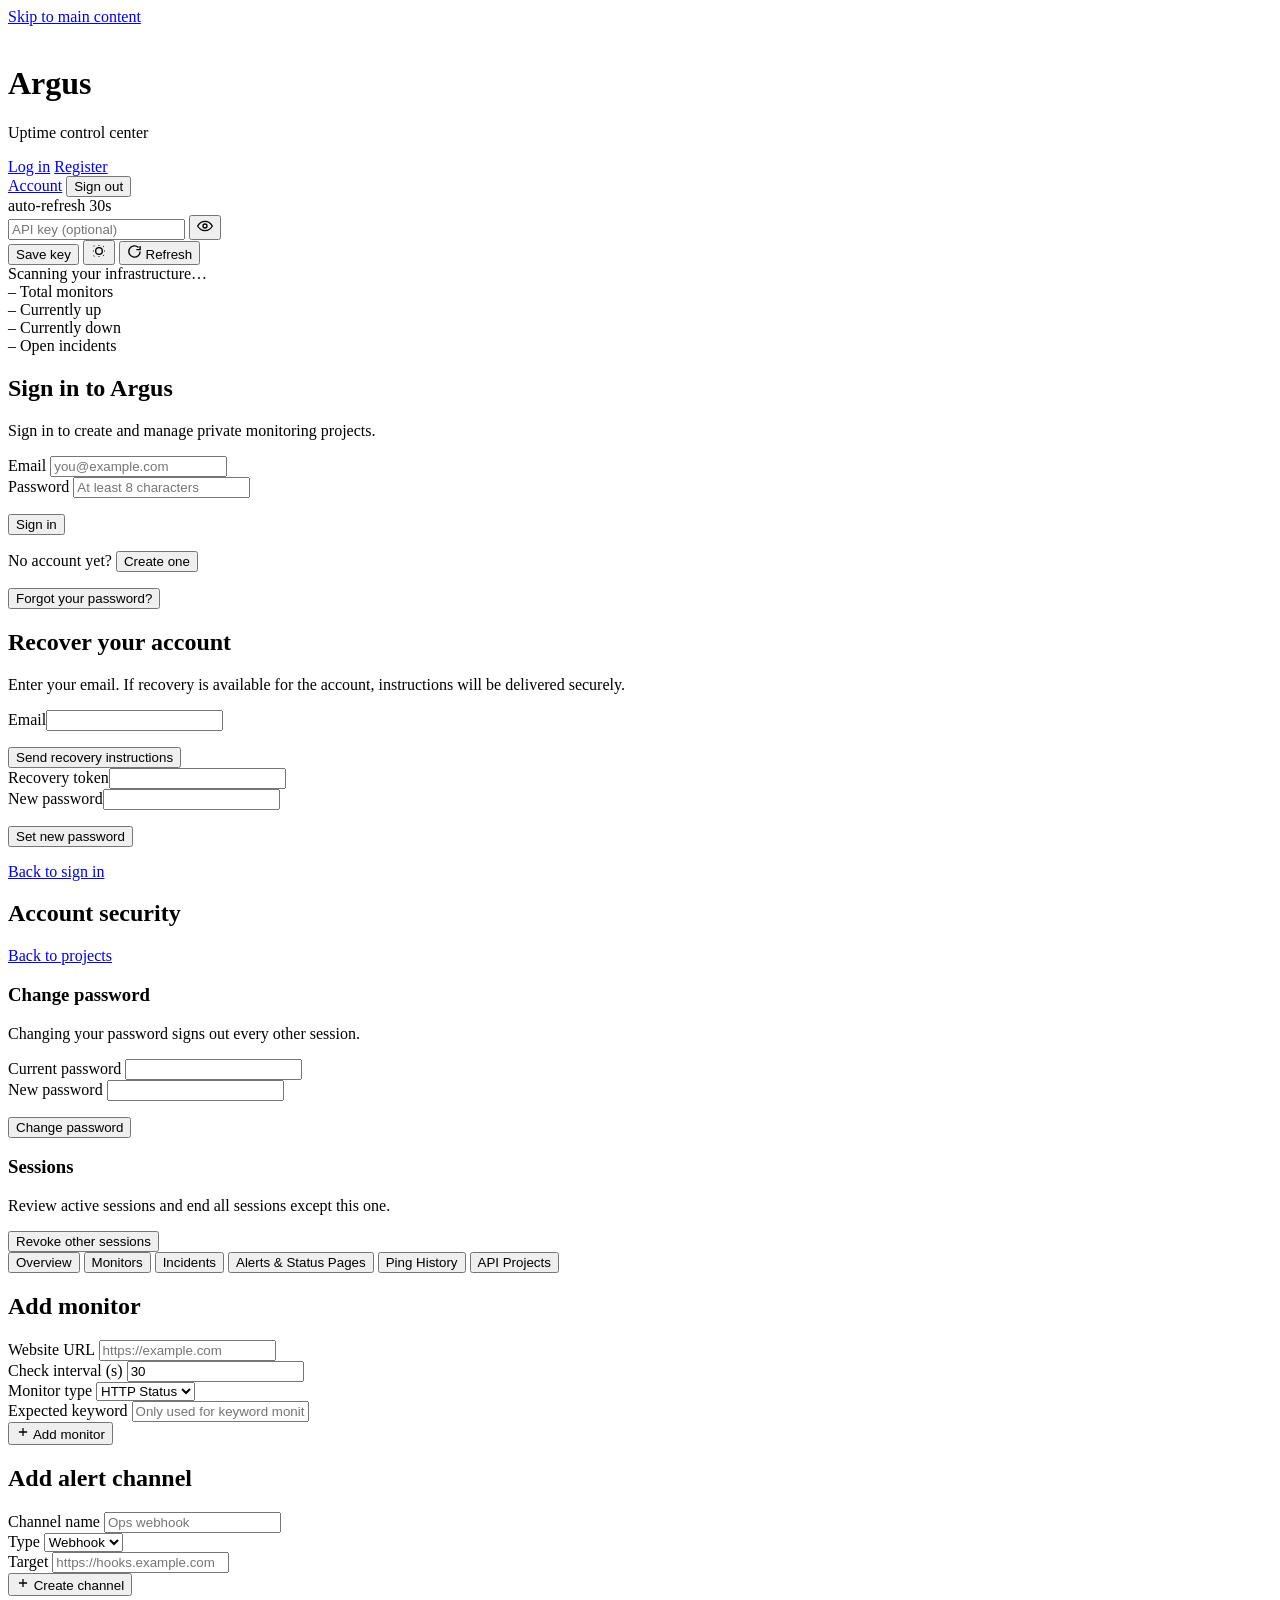
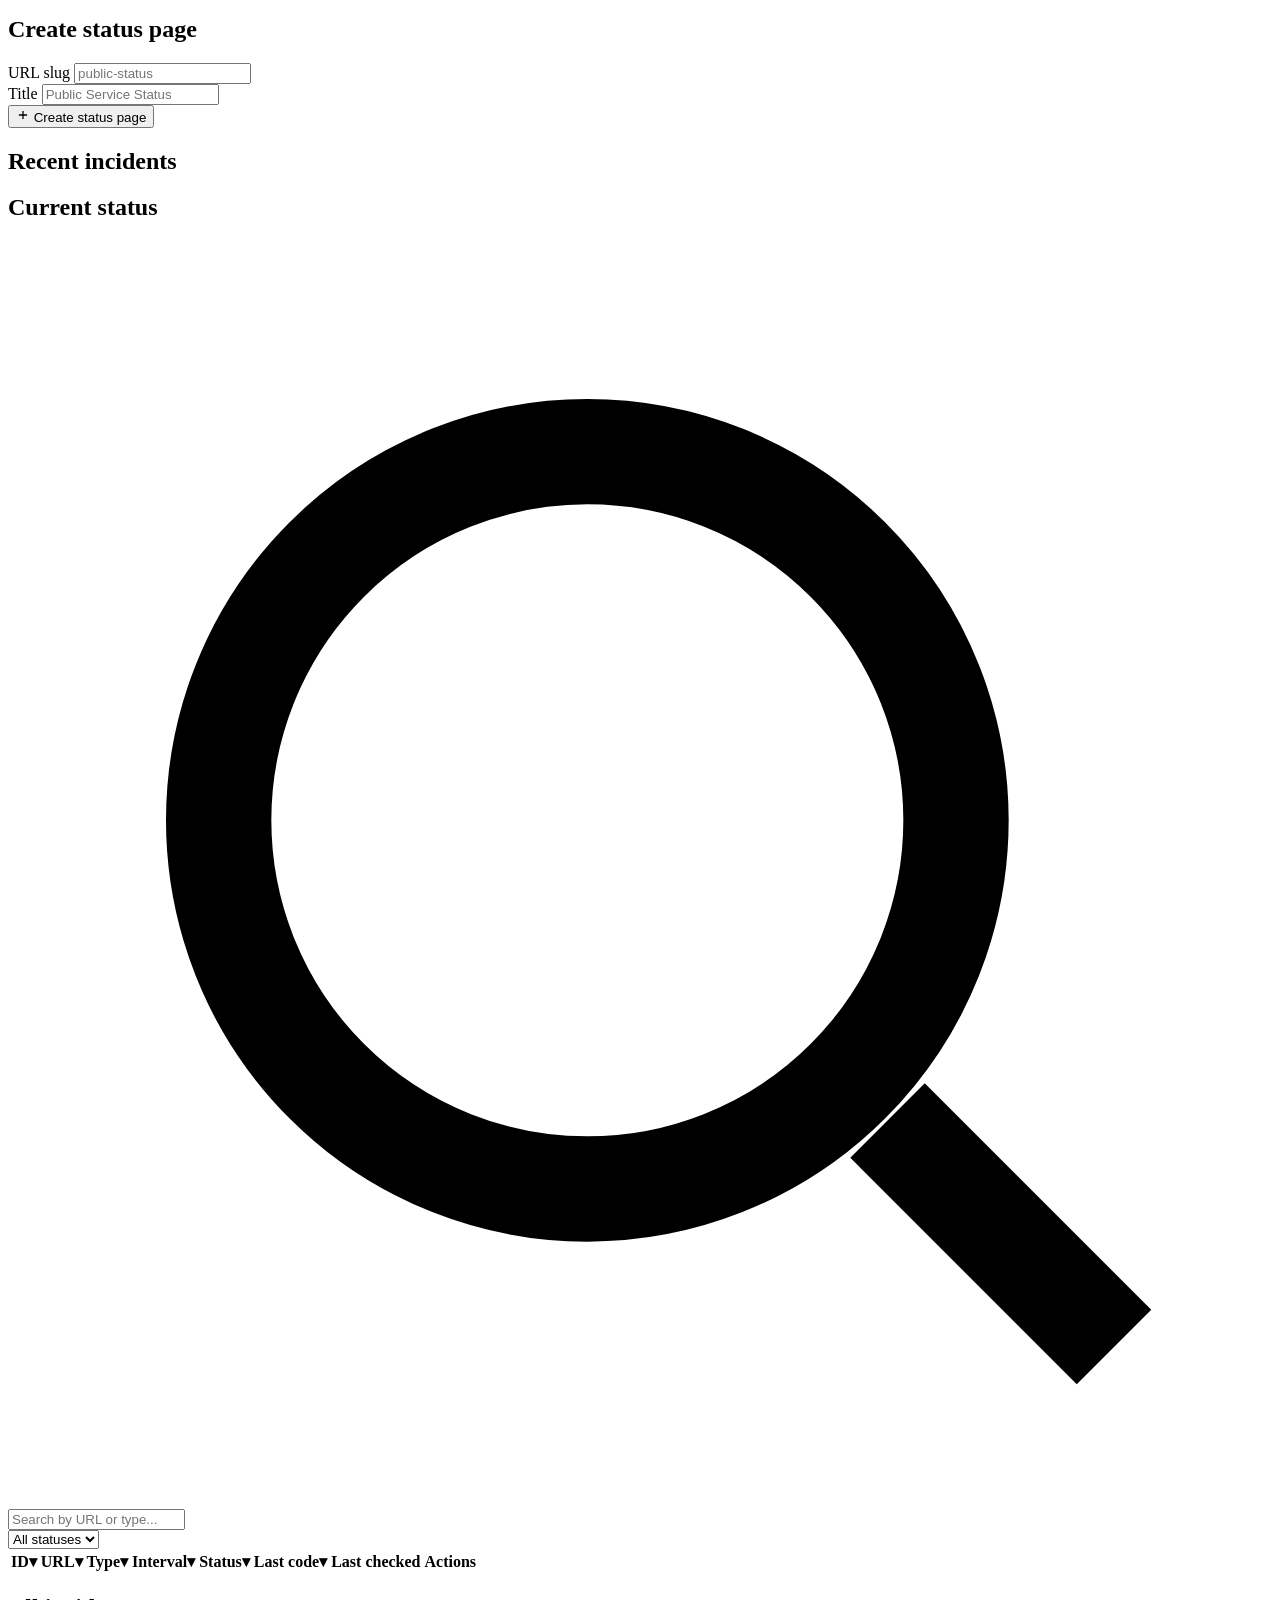
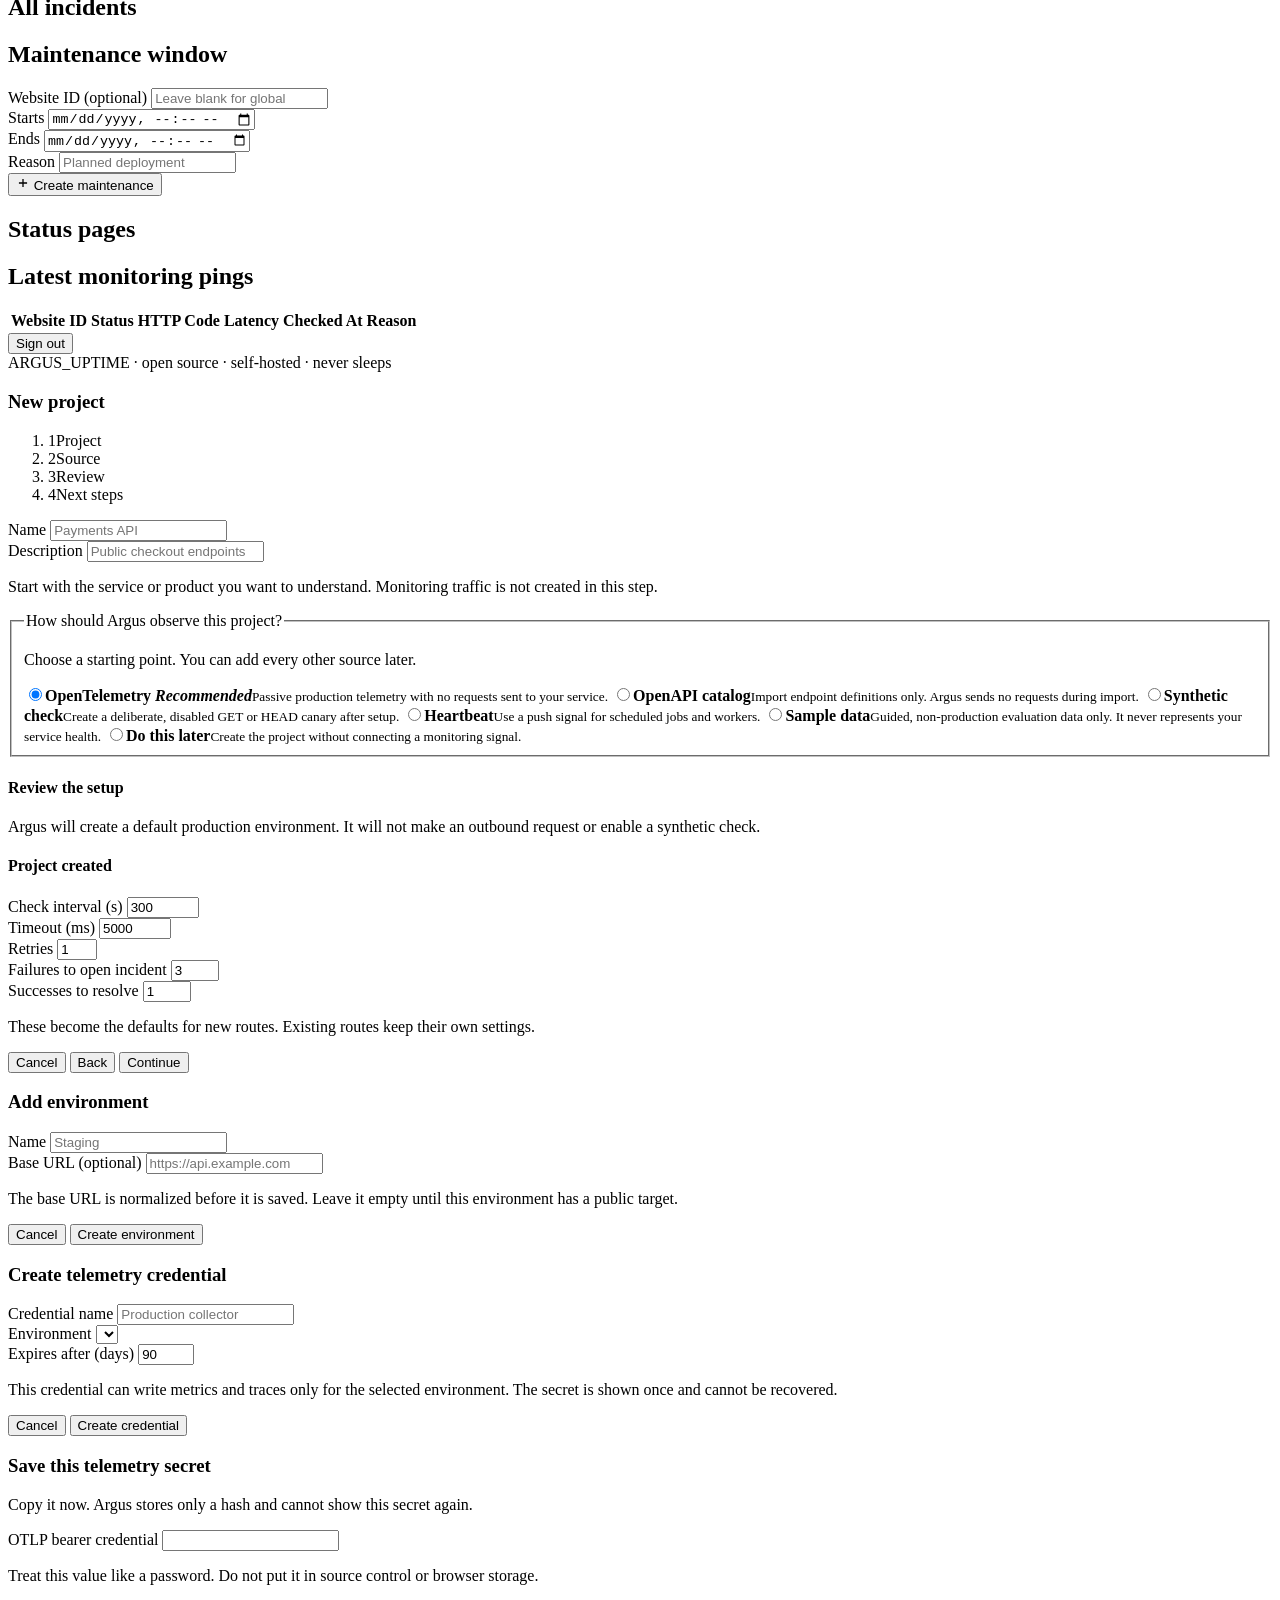
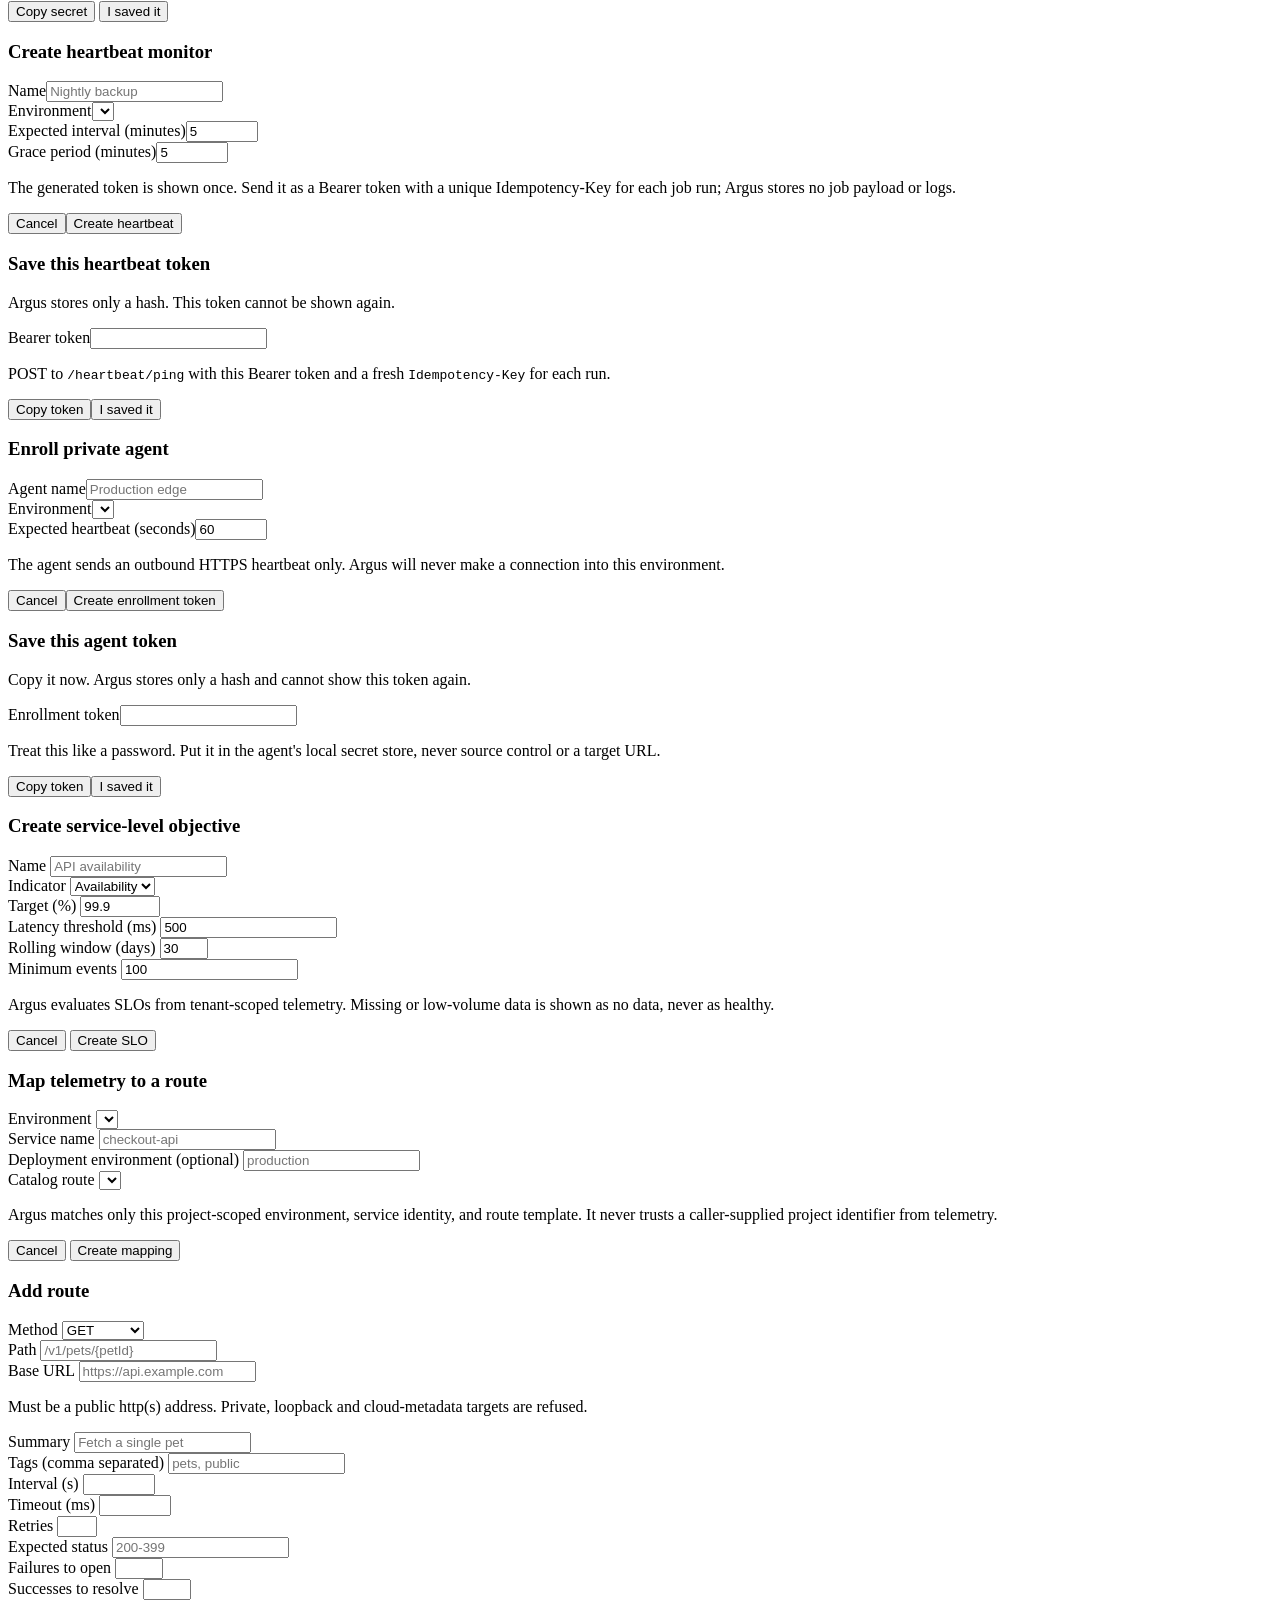
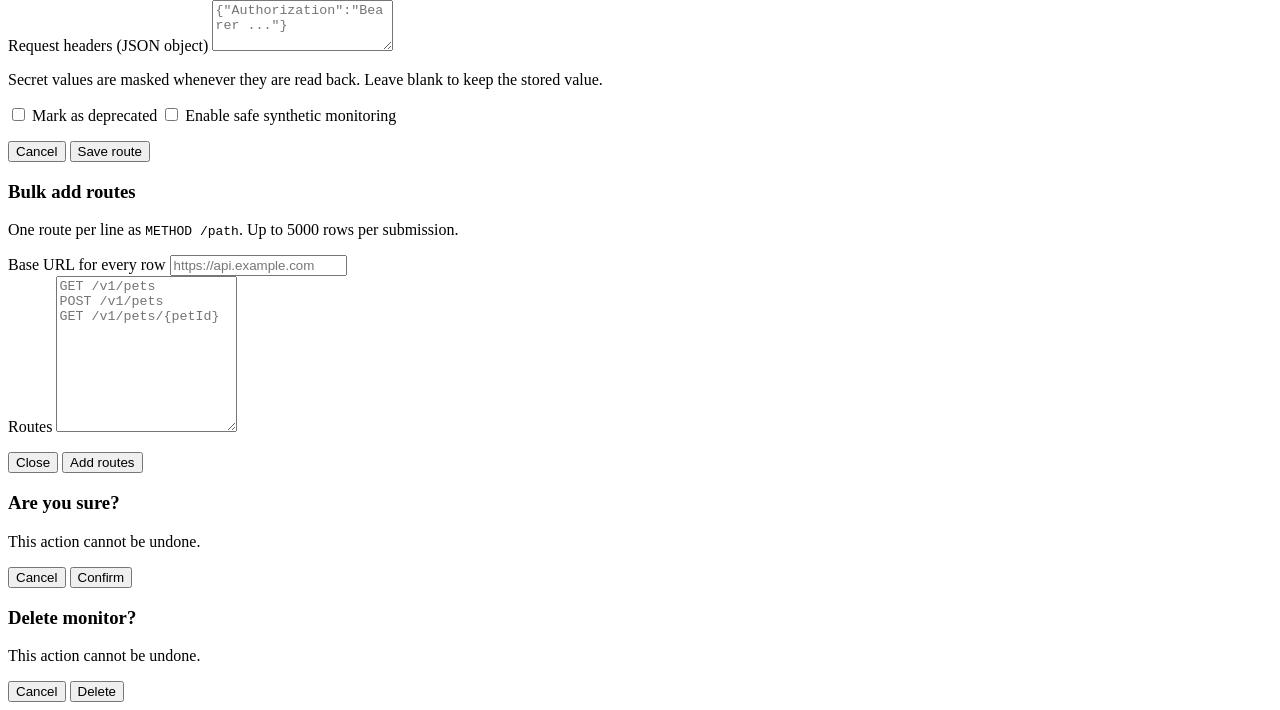
==== commit 34eab320: "feat(onboarding): offer safe sample-data path" ====
--- a/frontend/index.html
+++ b/frontend/index.html
@@ -438,6 +438,7 @@
               <label class="source-option"><input type="radio" name="projSource" value="openapi" /><span><strong>OpenAPI catalog</strong><small>Import endpoint definitions only. Argus sends no requests during import.</small></span></label>
               <label class="source-option"><input type="radio" name="projSource" value="synthetic" /><span><strong>Synthetic check</strong><small>Create a deliberate, disabled GET or HEAD canary after setup.</small></span></label>
               <label class="source-option"><input type="radio" name="projSource" value="heartbeat" /><span><strong>Heartbeat</strong><small>Use a push signal for scheduled jobs and workers.</small></span></label>
+              <label class="source-option"><input type="radio" name="projSource" value="sample" /><span><strong>Sample data</strong><small>Guided, non-production evaluation data only. It never represents your service health.</small></span></label>
               <label class="source-option"><input type="radio" name="projSource" value="later" /><span><strong>Do this later</strong><small>Create the project without connecting a monitoring signal.</small></span></label>
             </div>
           </fieldset>
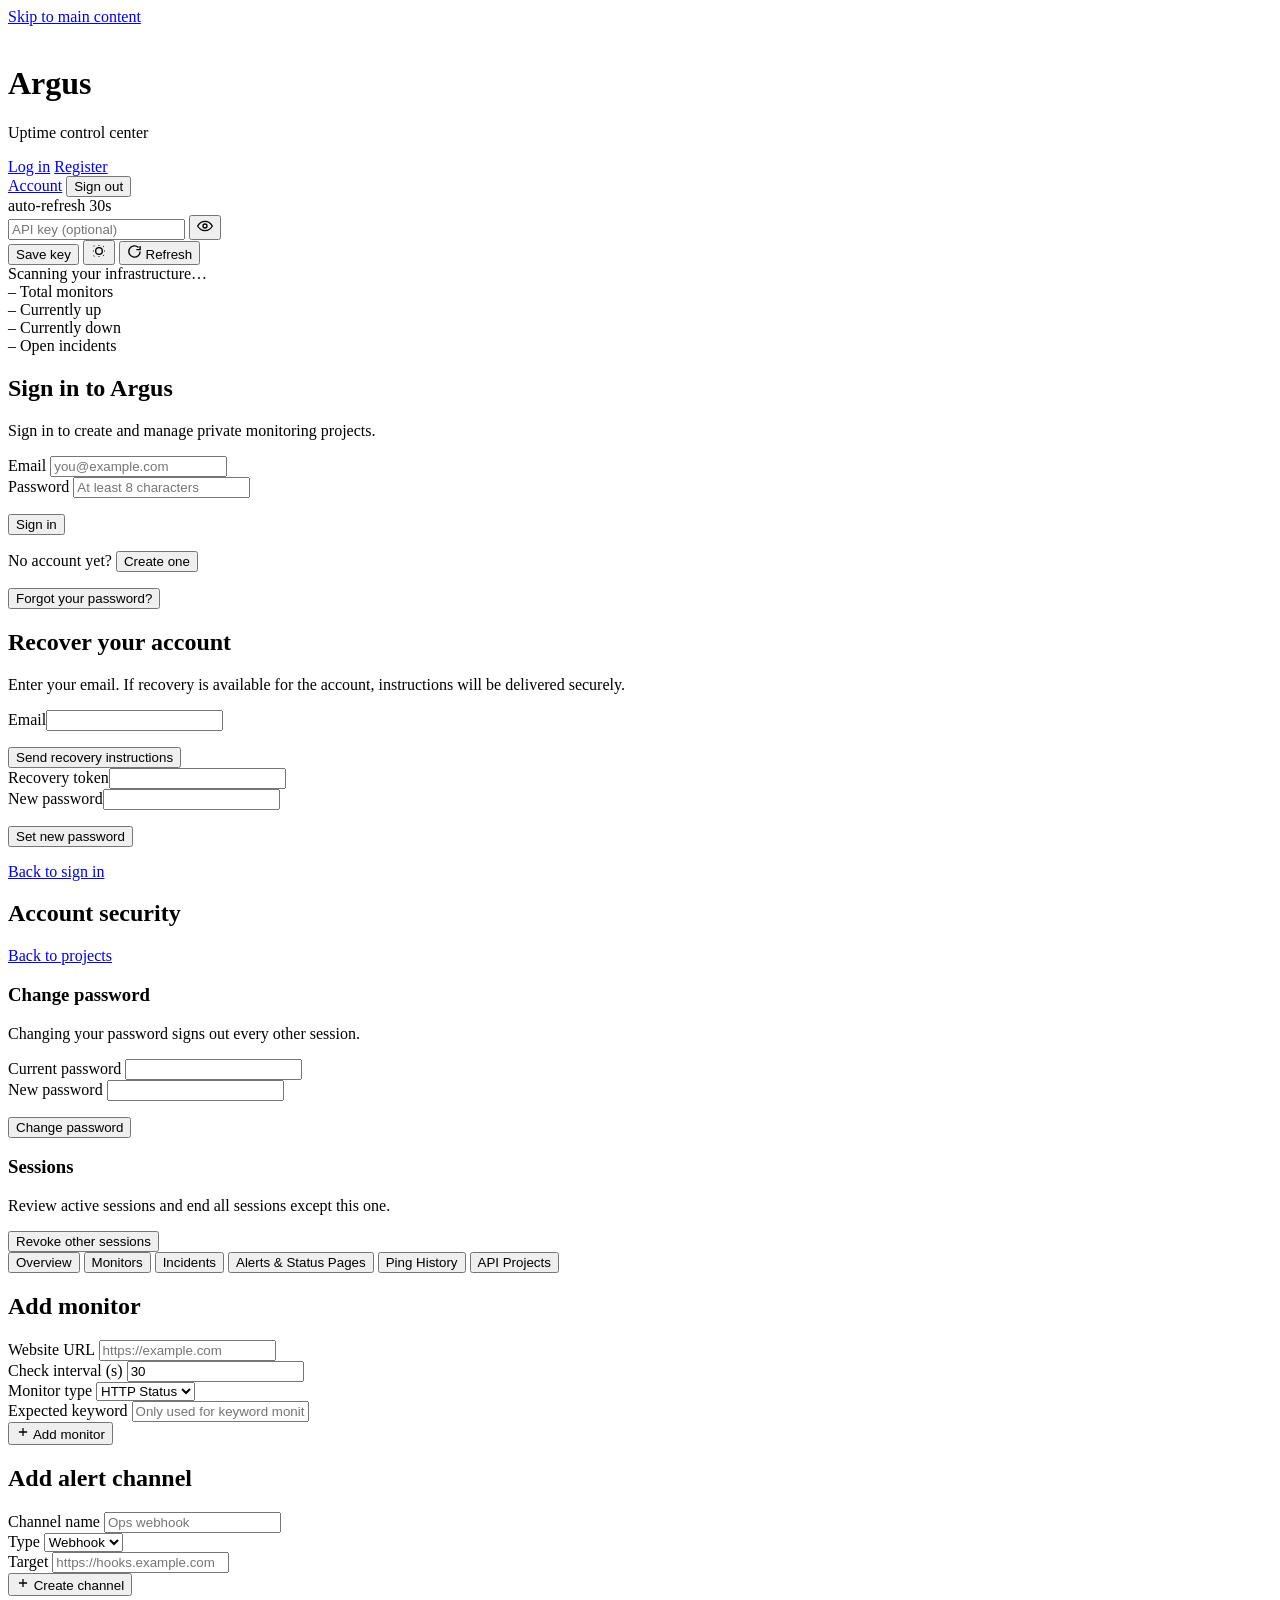
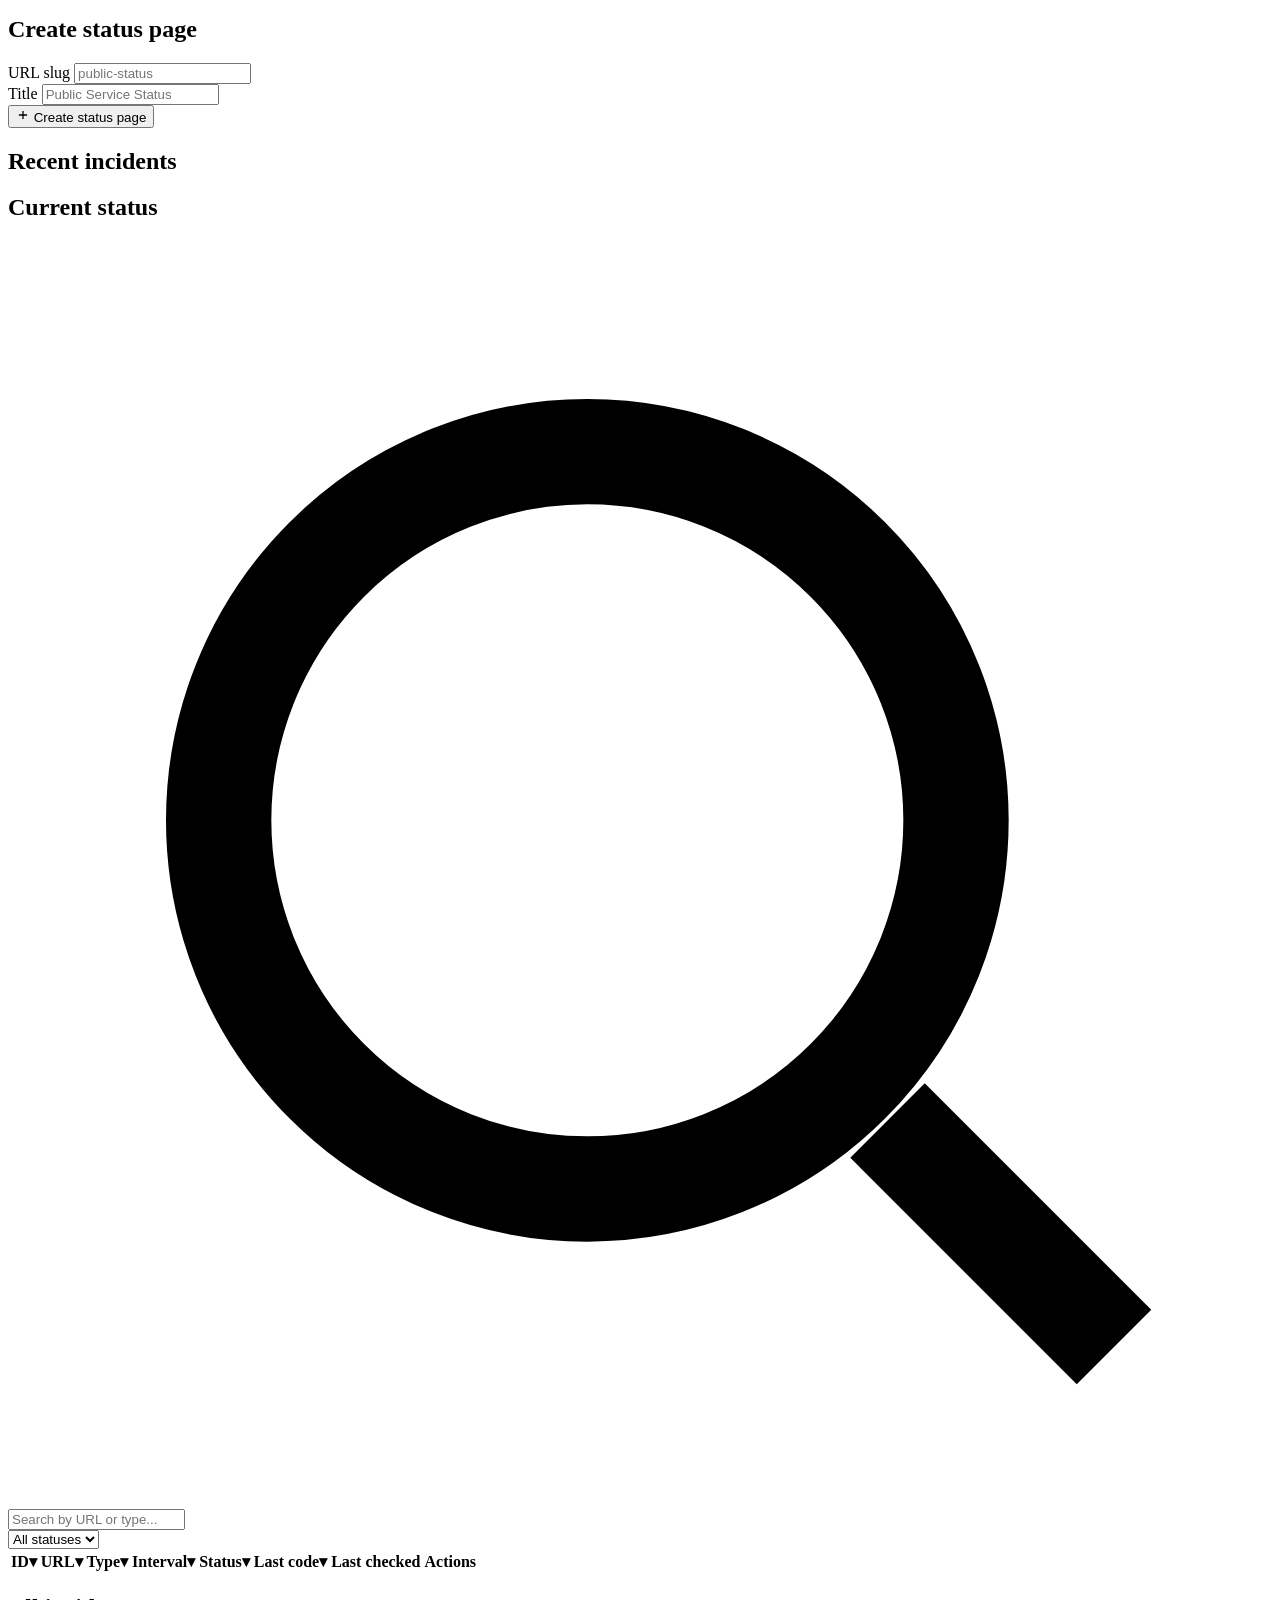
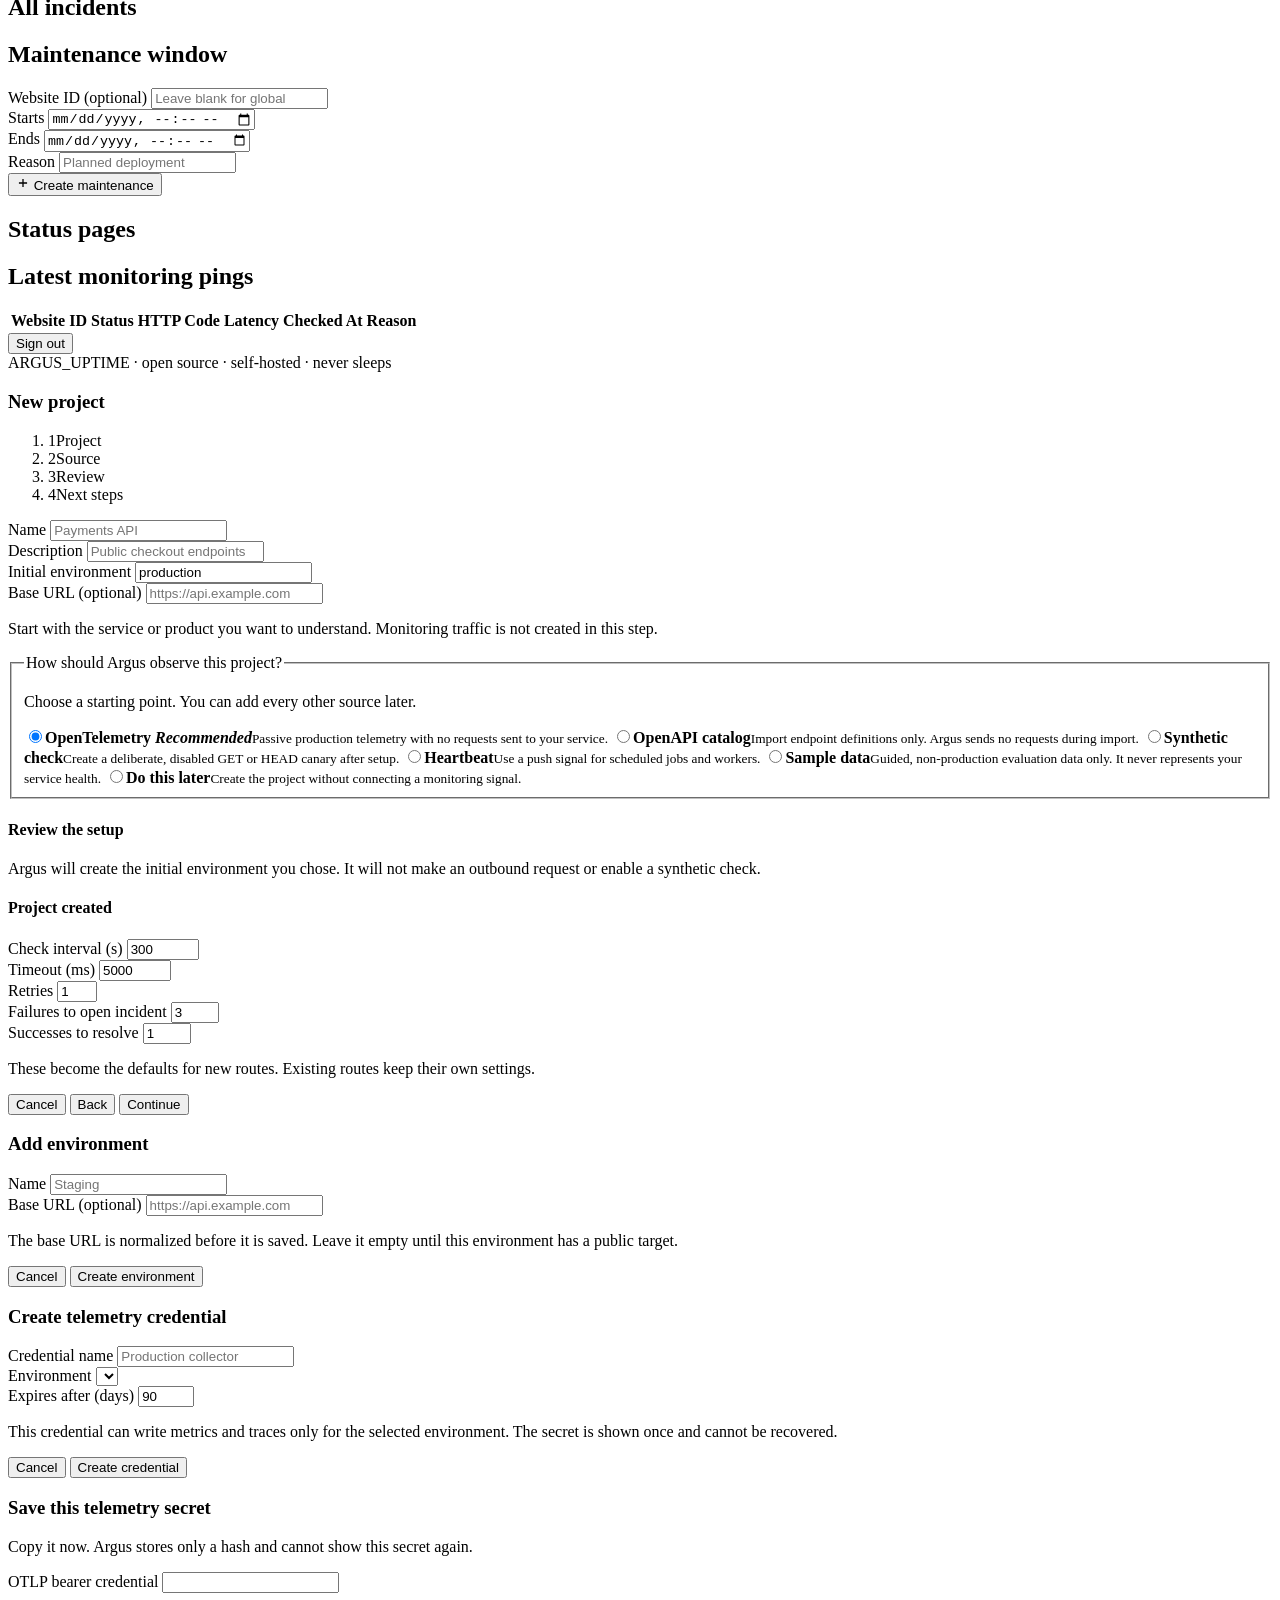
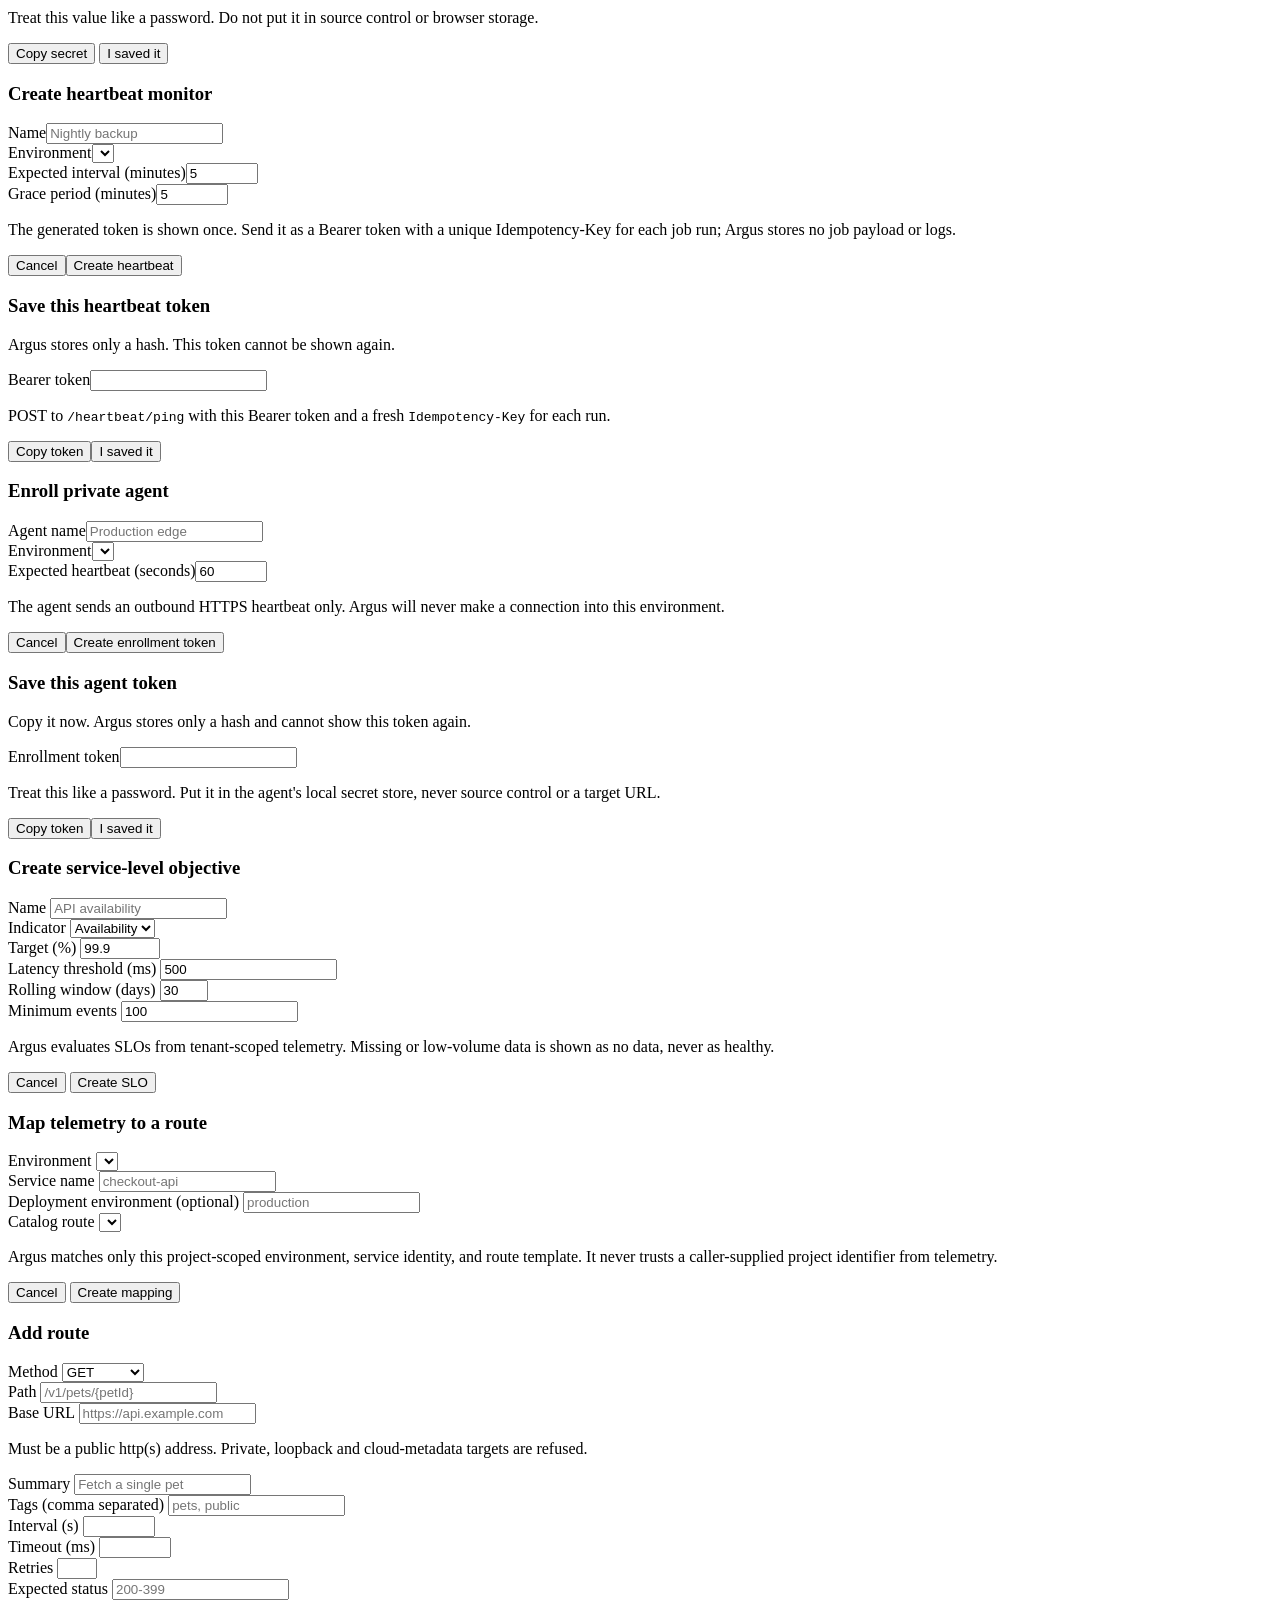
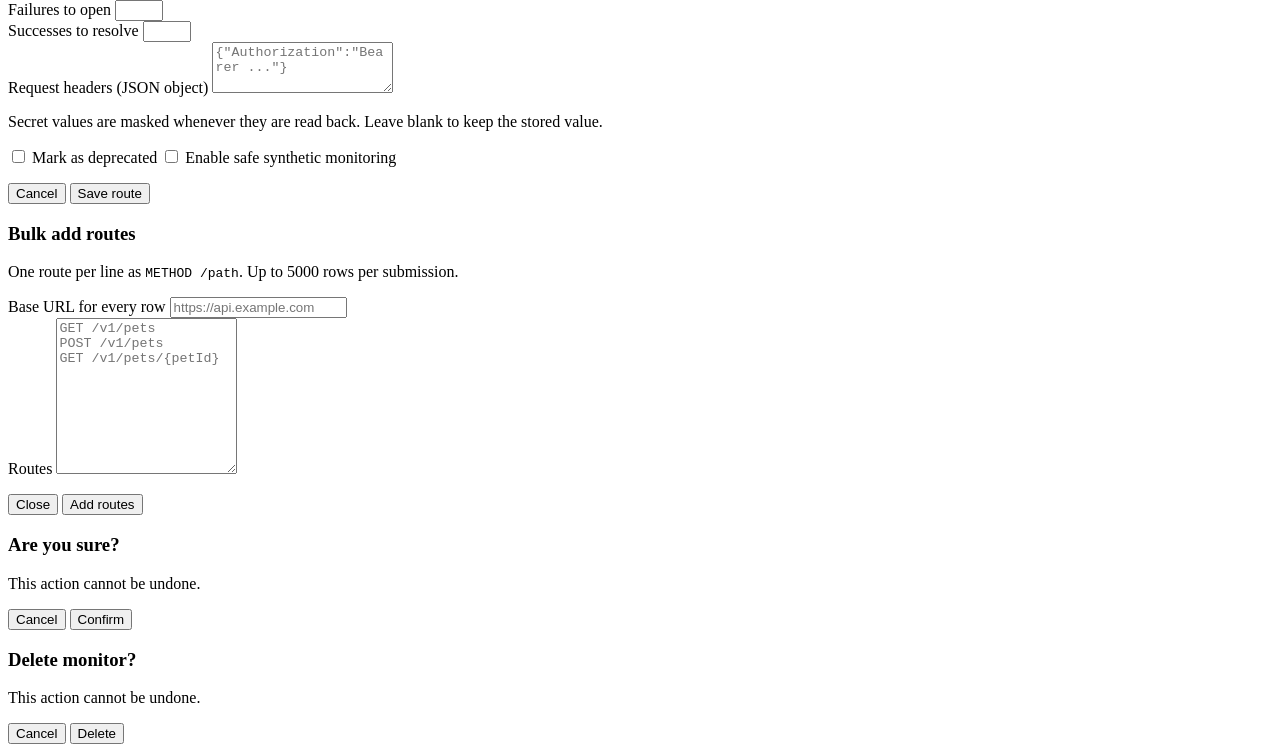
==== commit 9745e916: "feat(onboarding): configure initial environment" ====
--- a/frontend/index.html
+++ b/frontend/index.html
@@ -428,6 +428,16 @@
             <label for="projFormDescription">Description</label>
             <input id="projFormDescription" placeholder="Public checkout endpoints" maxlength="2000" />
           </div>
+          <div class="field-row">
+            <div class="field">
+              <label for="projFormEnvironmentName">Initial environment</label>
+              <input id="projFormEnvironmentName" autocomplete="off" value="production" placeholder="production" maxlength="120" />
+            </div>
+            <div class="field">
+              <label for="projFormEnvironmentBaseUrl">Base URL <span class="hint">(optional)</span></label>
+              <input id="projFormEnvironmentBaseUrl" type="url" autocomplete="url" placeholder="https://api.example.com" maxlength="2083" />
+            </div>
+          </div>
           <p class="hint">Start with the service or product you want to understand. Monitoring traffic is not created in this step.</p>
           </div>
           <fieldset class="project-onboarding-step hidden" data-project-step="2">
@@ -445,7 +455,7 @@
           <section class="project-onboarding-step hidden" data-project-step="3" aria-labelledby="projOnboardingReviewTitle">
             <h4 id="projOnboardingReviewTitle">Review the setup</h4>
             <div id="projOnboardingReview" class="onboarding-review"></div>
-            <p class="hint">Argus will create a default production environment. It will not make an outbound request or enable a synthetic check.</p>
+            <p class="hint">Argus will create the initial environment you chose. It will not make an outbound request or enable a synthetic check.</p>
           </section>
           <section class="project-onboarding-step hidden" data-project-step="4" aria-labelledby="projOnboardingNextTitle">
             <h4 id="projOnboardingNextTitle">Project created</h4>
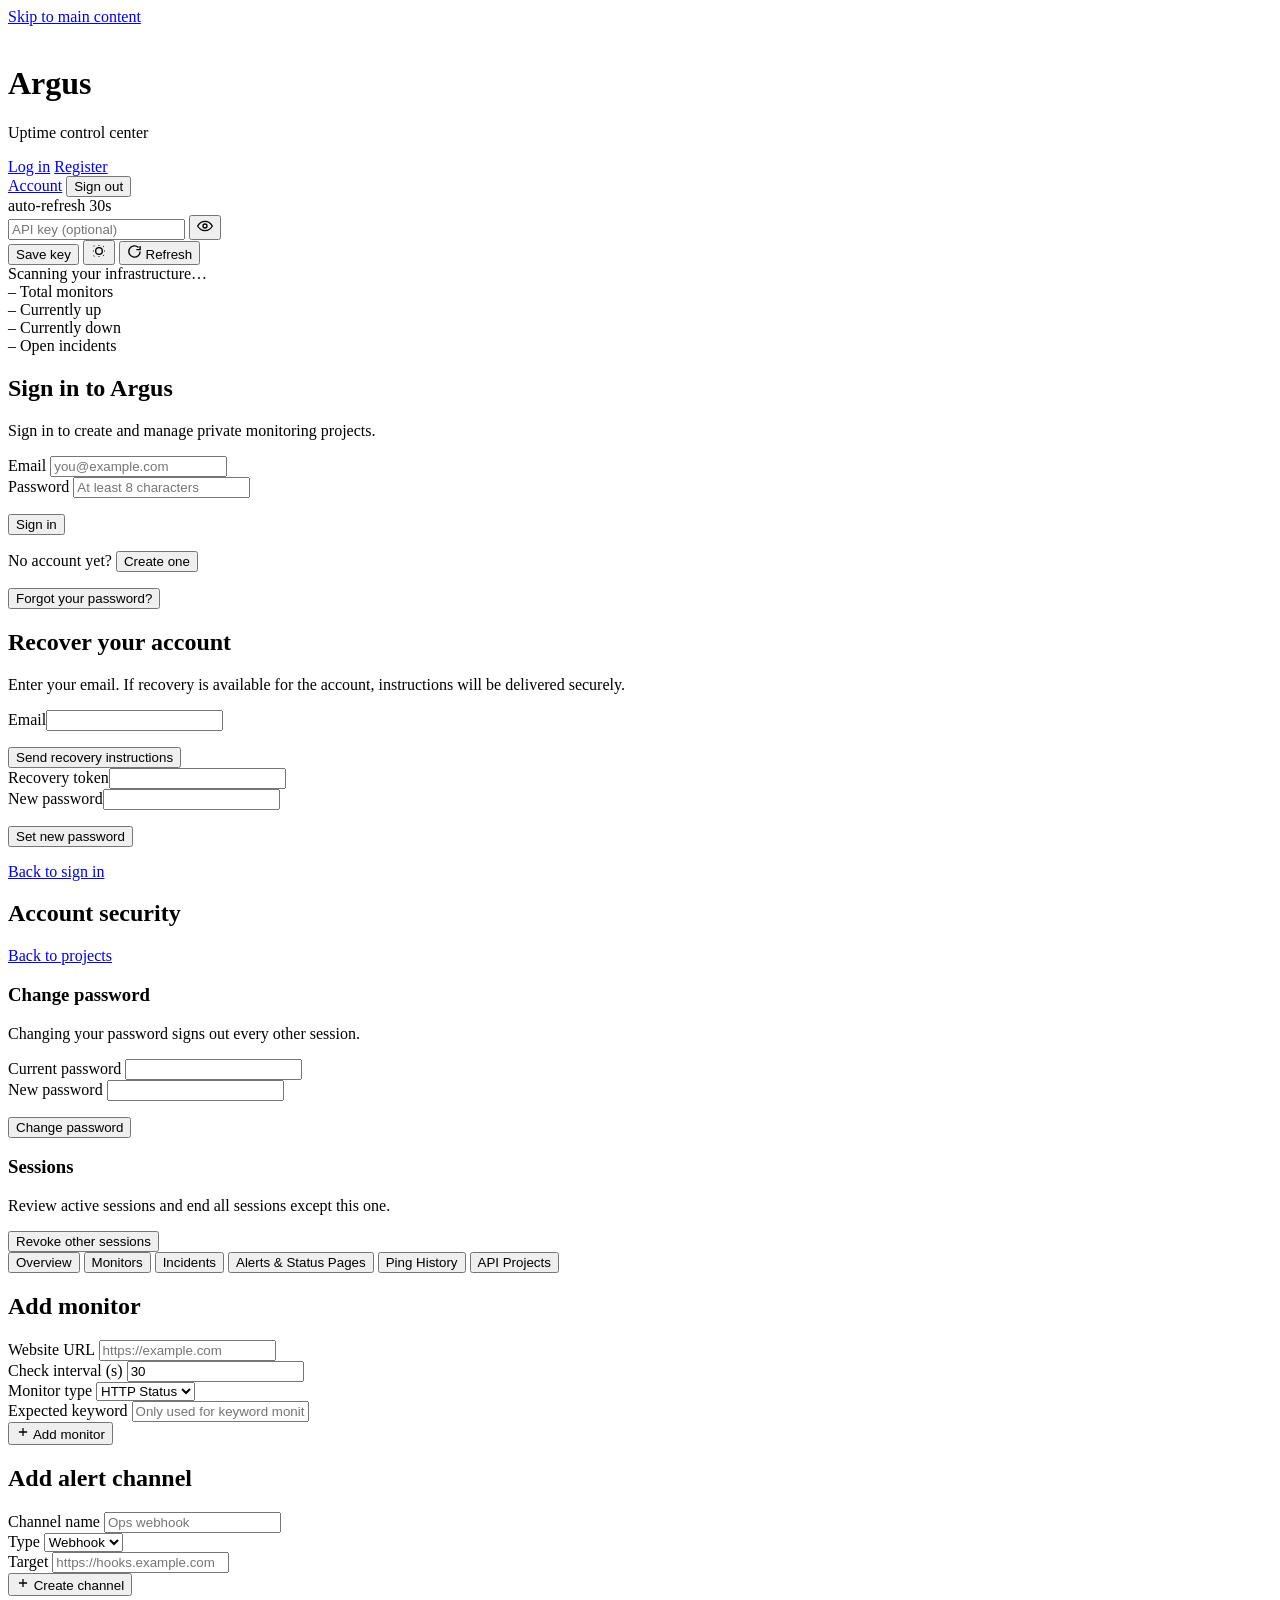
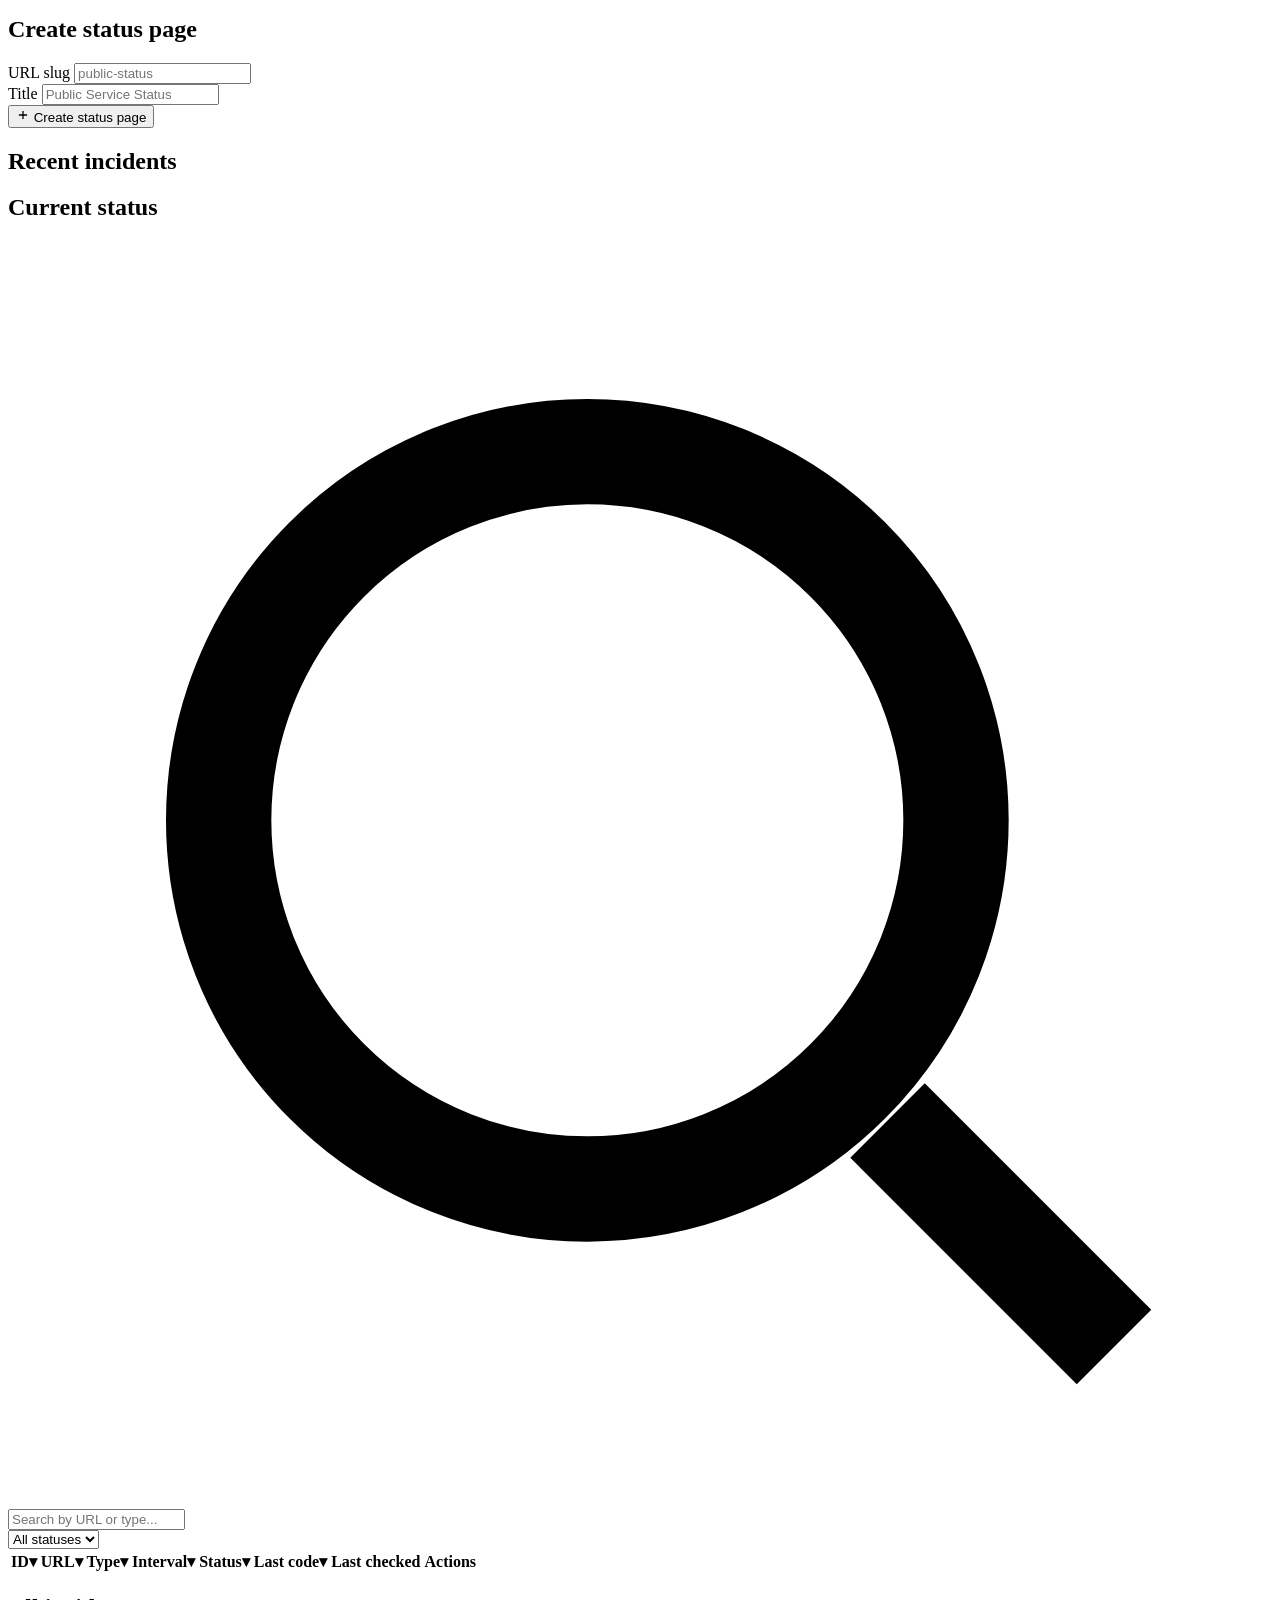
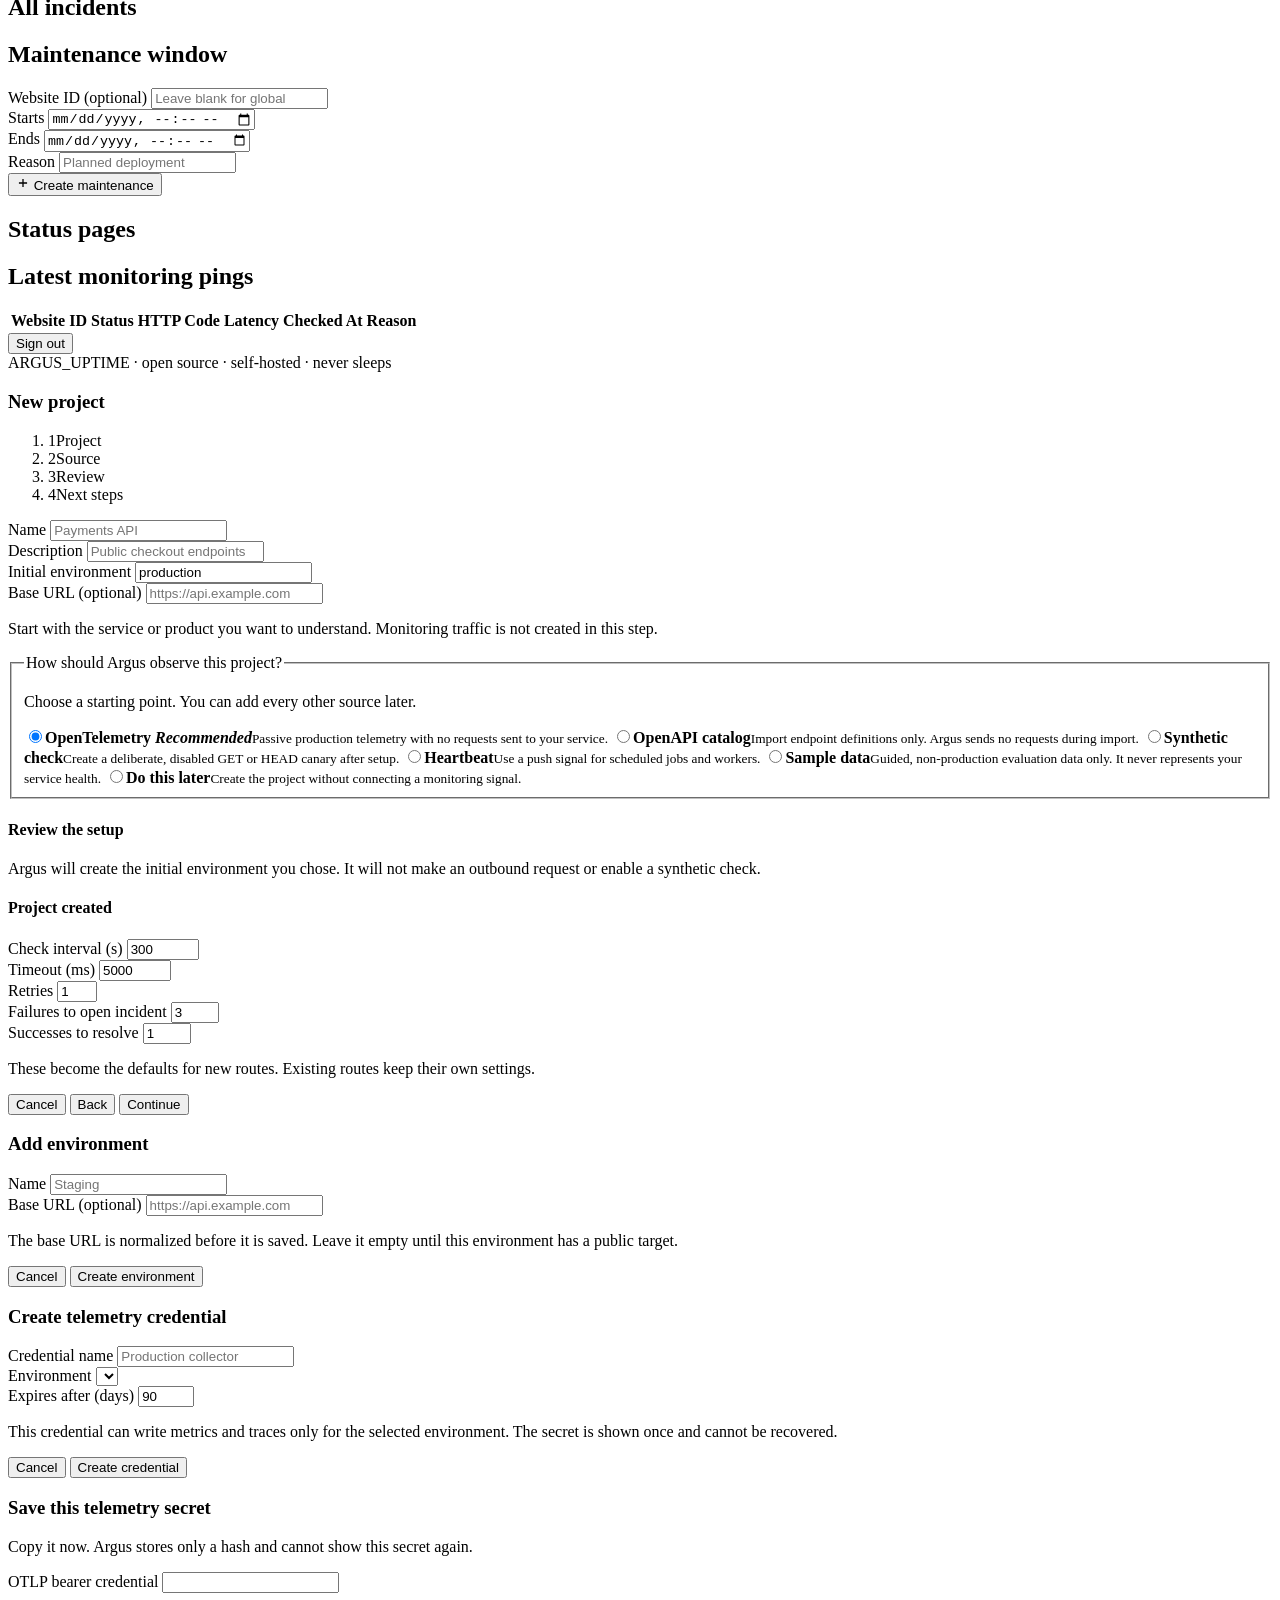
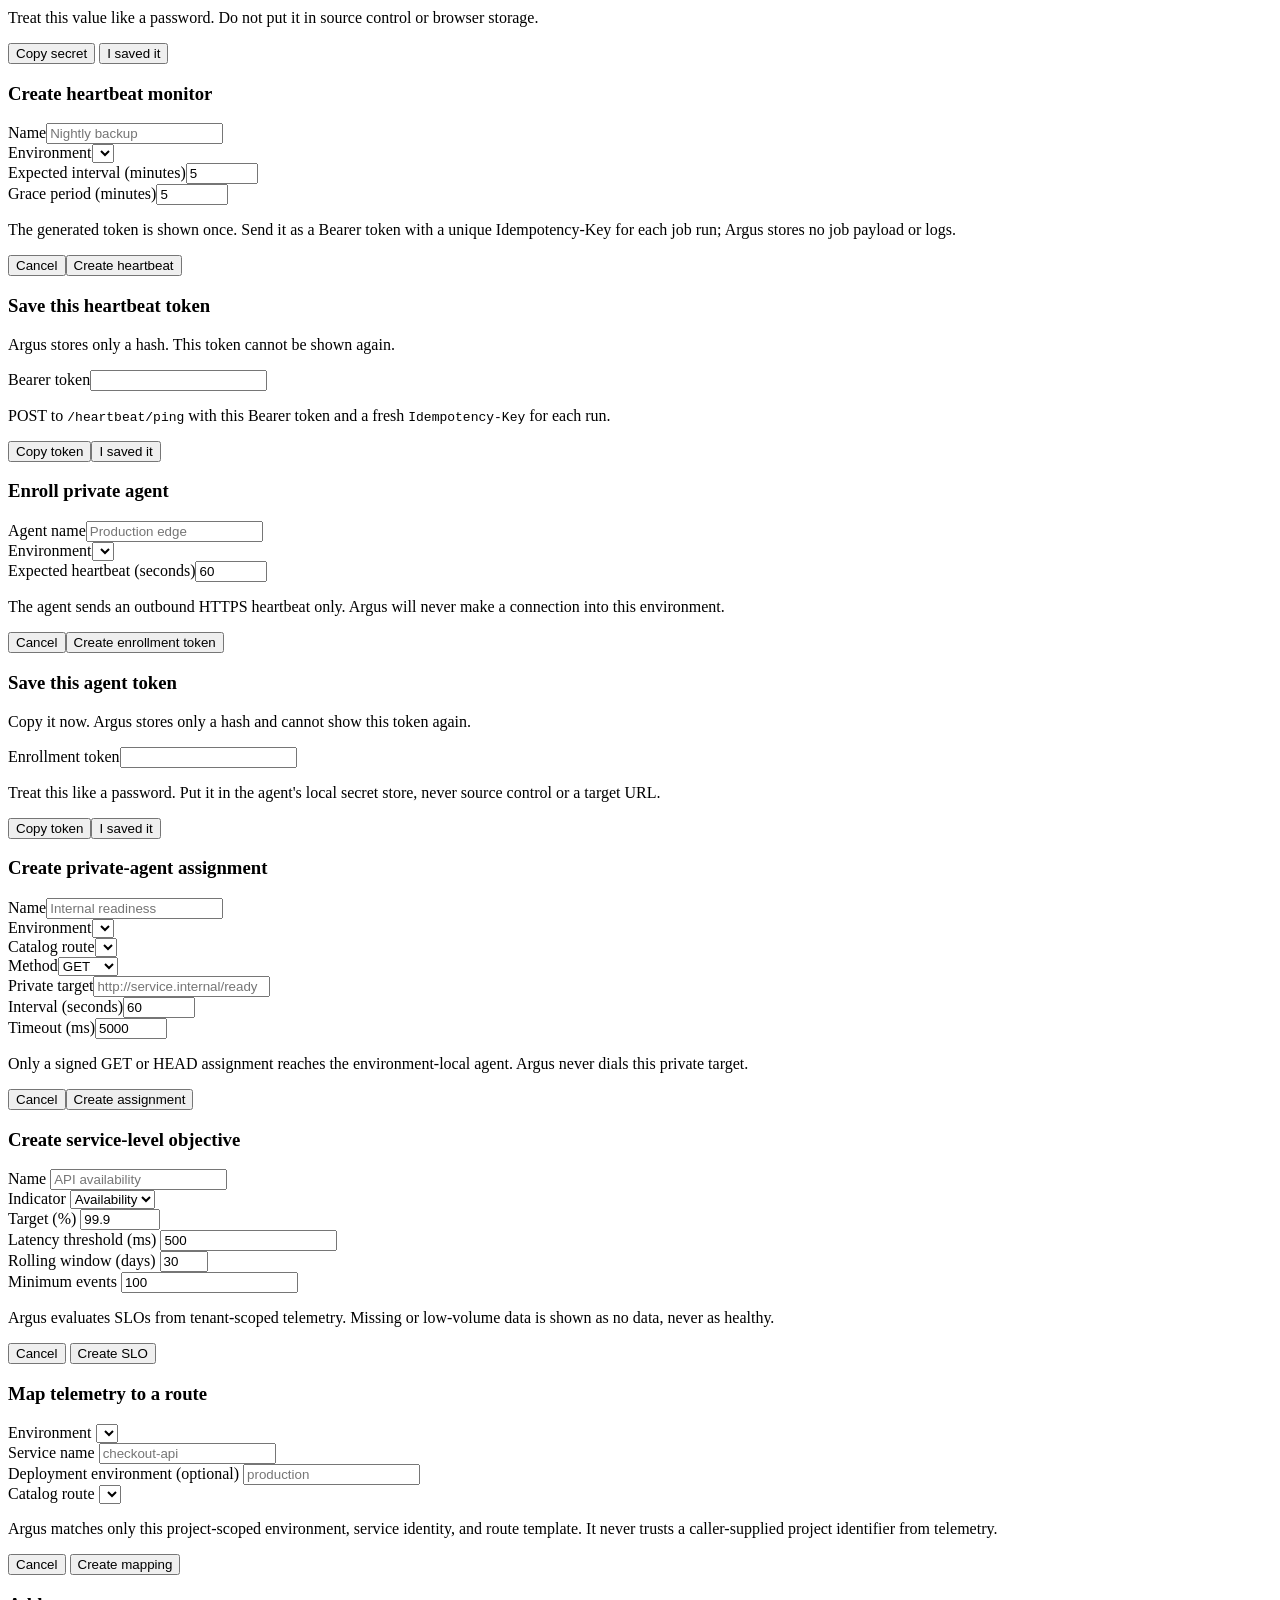
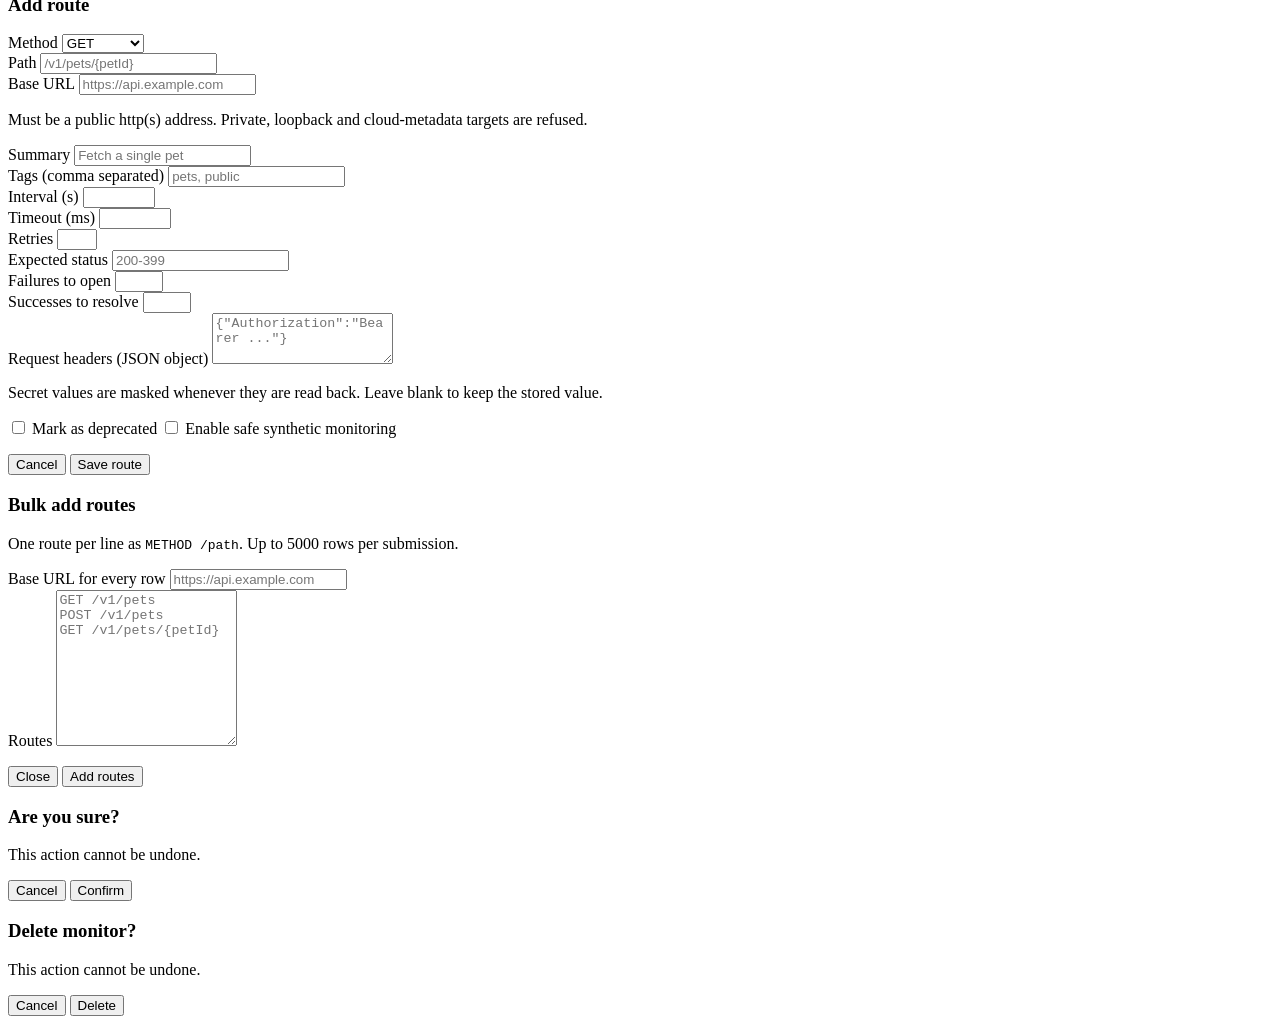
==== commit b9688476: "feat(agent): create scoped assignments in dashboard" ====
--- a/frontend/index.html
+++ b/frontend/index.html
@@ -613,6 +613,22 @@
       </div>
     </div>
 
+    <div class="modal-overlay hidden" id="projAgentAssignmentModal">
+      <div class="modal" role="dialog" aria-modal="true" aria-labelledby="projAgentAssignmentModalTitle" tabindex="-1">
+        <h3 id="projAgentAssignmentModalTitle">Create private-agent assignment</h3>
+        <form id="projAgentAssignmentForm" class="stack">
+          <div class="field"><label for="projAgentAssignmentName">Name</label><input id="projAgentAssignmentName" placeholder="Internal readiness" required maxlength="120" /></div>
+          <div class="field"><label for="projAgentAssignmentEnvironment">Environment</label><select id="projAgentAssignmentEnvironment" required></select></div>
+          <div class="field"><label for="projAgentAssignmentRoute">Catalog route</label><select id="projAgentAssignmentRoute" required></select></div>
+          <div class="field-row"><div class="field"><label for="projAgentAssignmentMethod">Method</label><select id="projAgentAssignmentMethod"><option>GET</option><option>HEAD</option></select></div><div class="field"><label for="projAgentAssignmentTarget">Private target</label><input id="projAgentAssignmentTarget" placeholder="http://service.internal/ready" required maxlength="2083" /></div></div>
+          <div class="field-row"><div class="field"><label for="projAgentAssignmentInterval">Interval (seconds)</label><input id="projAgentAssignmentInterval" type="number" min="15" max="86400" value="60" required /></div><div class="field"><label for="projAgentAssignmentTimeout">Timeout (ms)</label><input id="projAgentAssignmentTimeout" type="number" min="200" max="60000" value="5000" required /></div></div>
+          <p class="hint">Only a signed GET or HEAD assignment reaches the environment-local agent. Argus never dials this private target.</p>
+          <p class="proj-form-error hidden" id="projAgentAssignmentFormError" role="alert"></p>
+          <div class="modal-actions"><button class="secondary" type="button" id="projAgentAssignmentCancel">Cancel</button><button type="submit" id="projAgentAssignmentSubmit">Create assignment</button></div>
+        </form>
+      </div>
+    </div>
+
     <!-- SLO definition create -->
     <div class="modal-overlay hidden" id="projSLOModal">
       <div class="modal" role="dialog" aria-modal="true" aria-labelledby="projSLOModalTitle" tabindex="-1">
@@ -759,6 +775,7 @@
             <input type="checkbox" id="projRouteEnabled" />
             <span>Enable safe synthetic monitoring</span>
           </label>
+          <p class="hint" id="projRouteBudget" aria-live="polite"></p>
           <p class="proj-form-error hidden" id="projRouteFormError" role="alert"></p>
           <div class="modal-actions">
             <button class="secondary" type="button" id="projRouteCancel">Cancel</button>
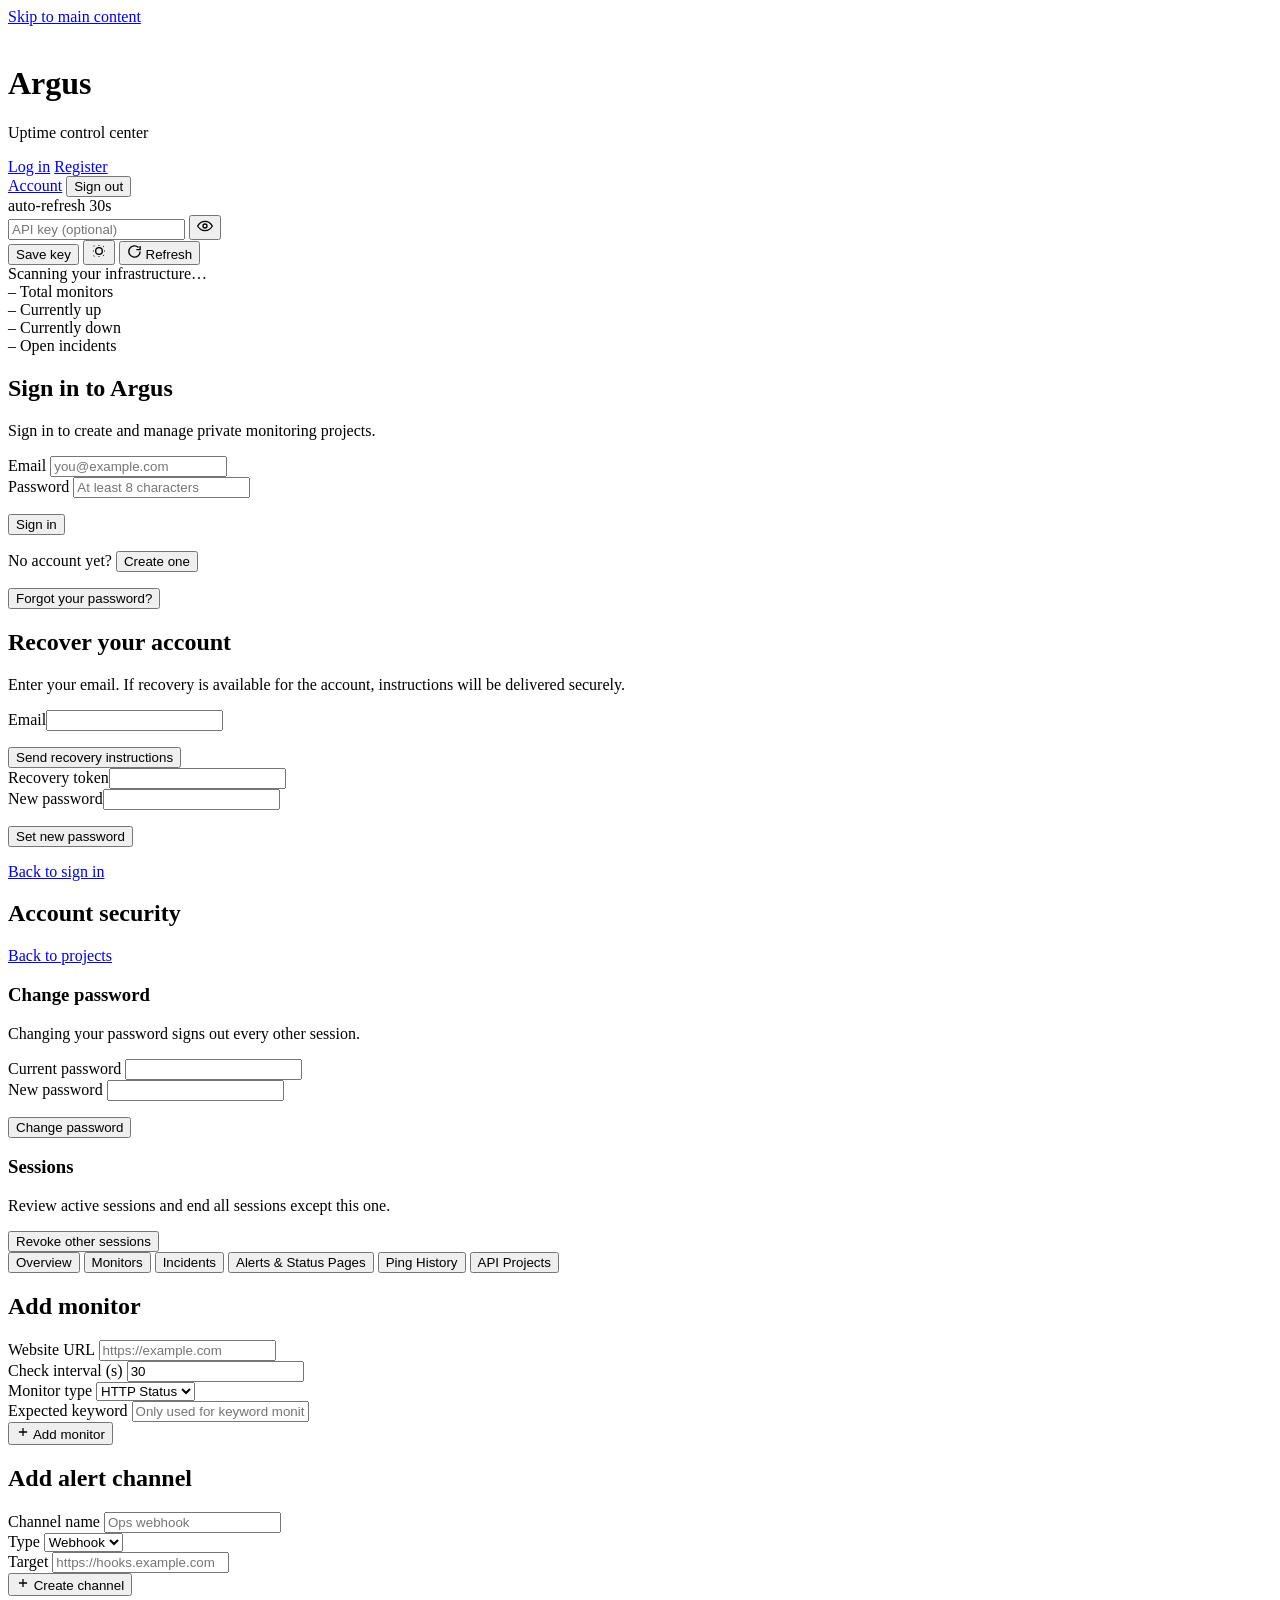
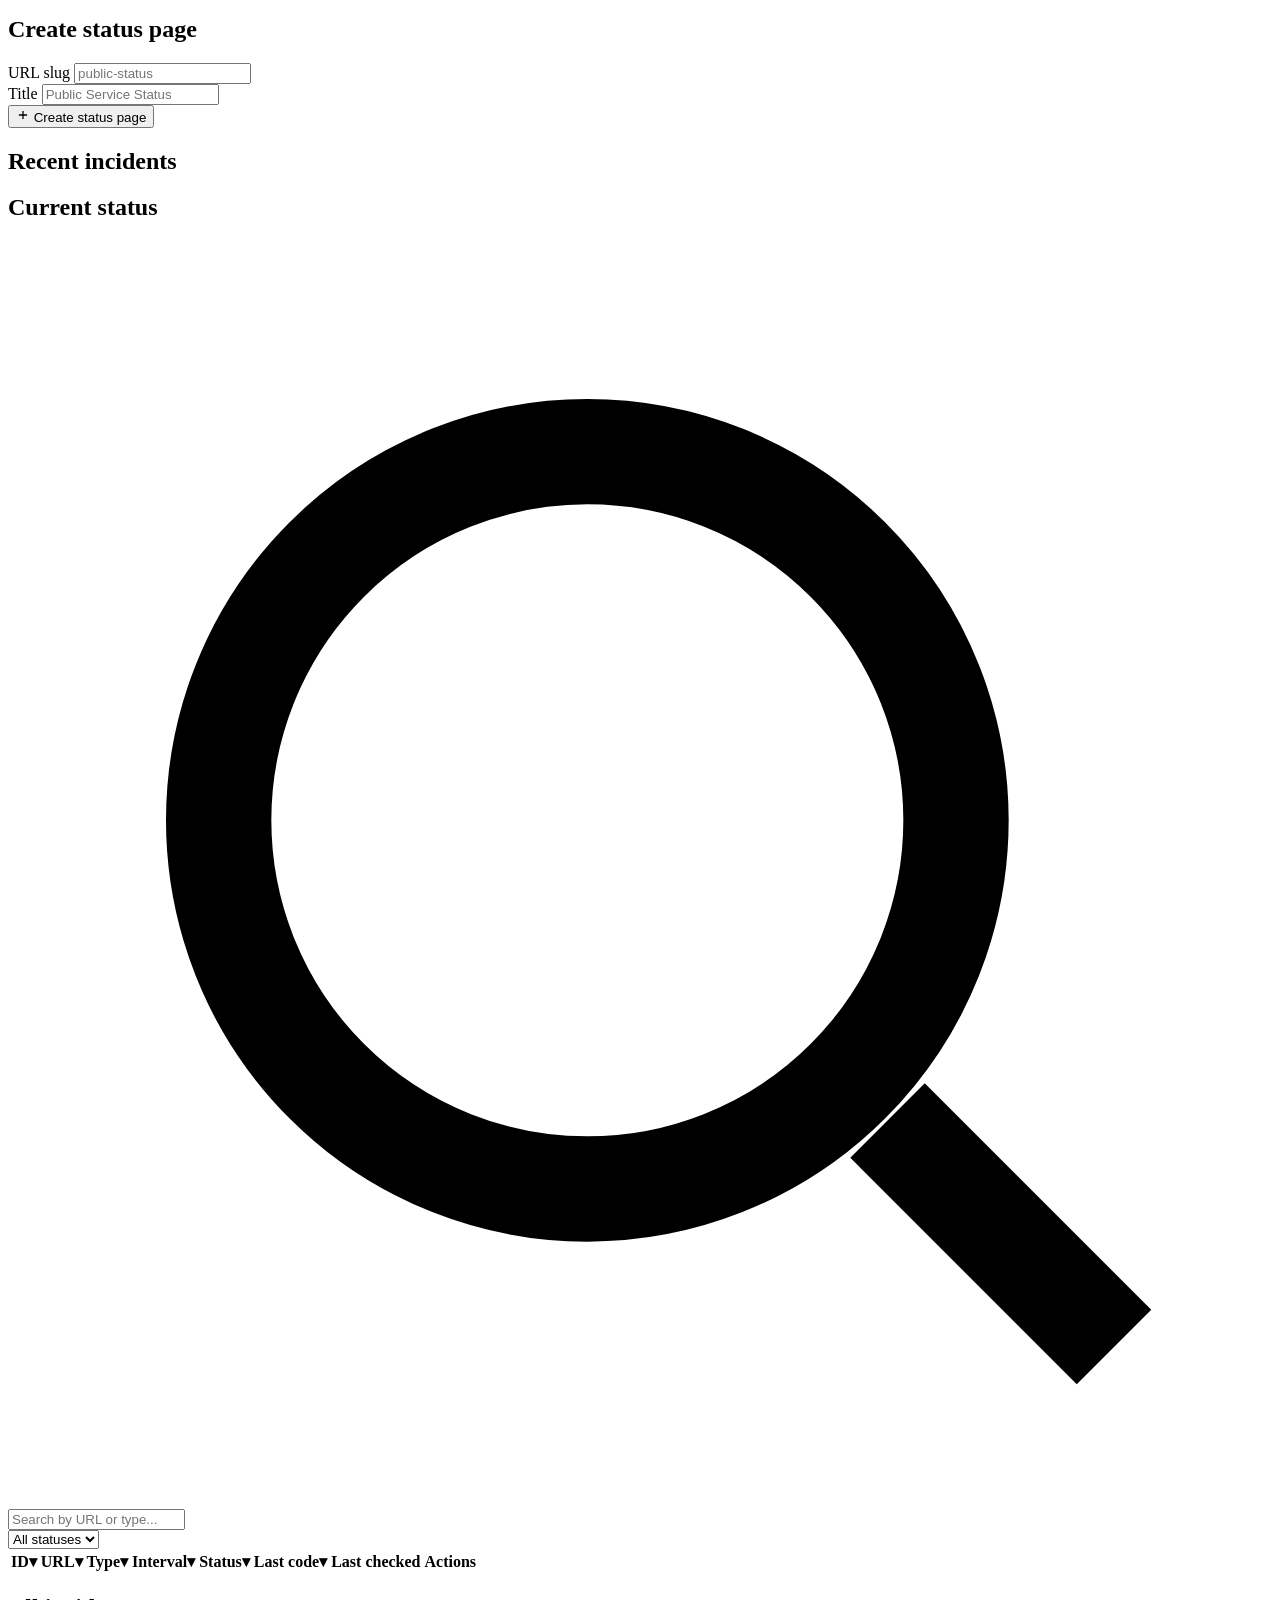
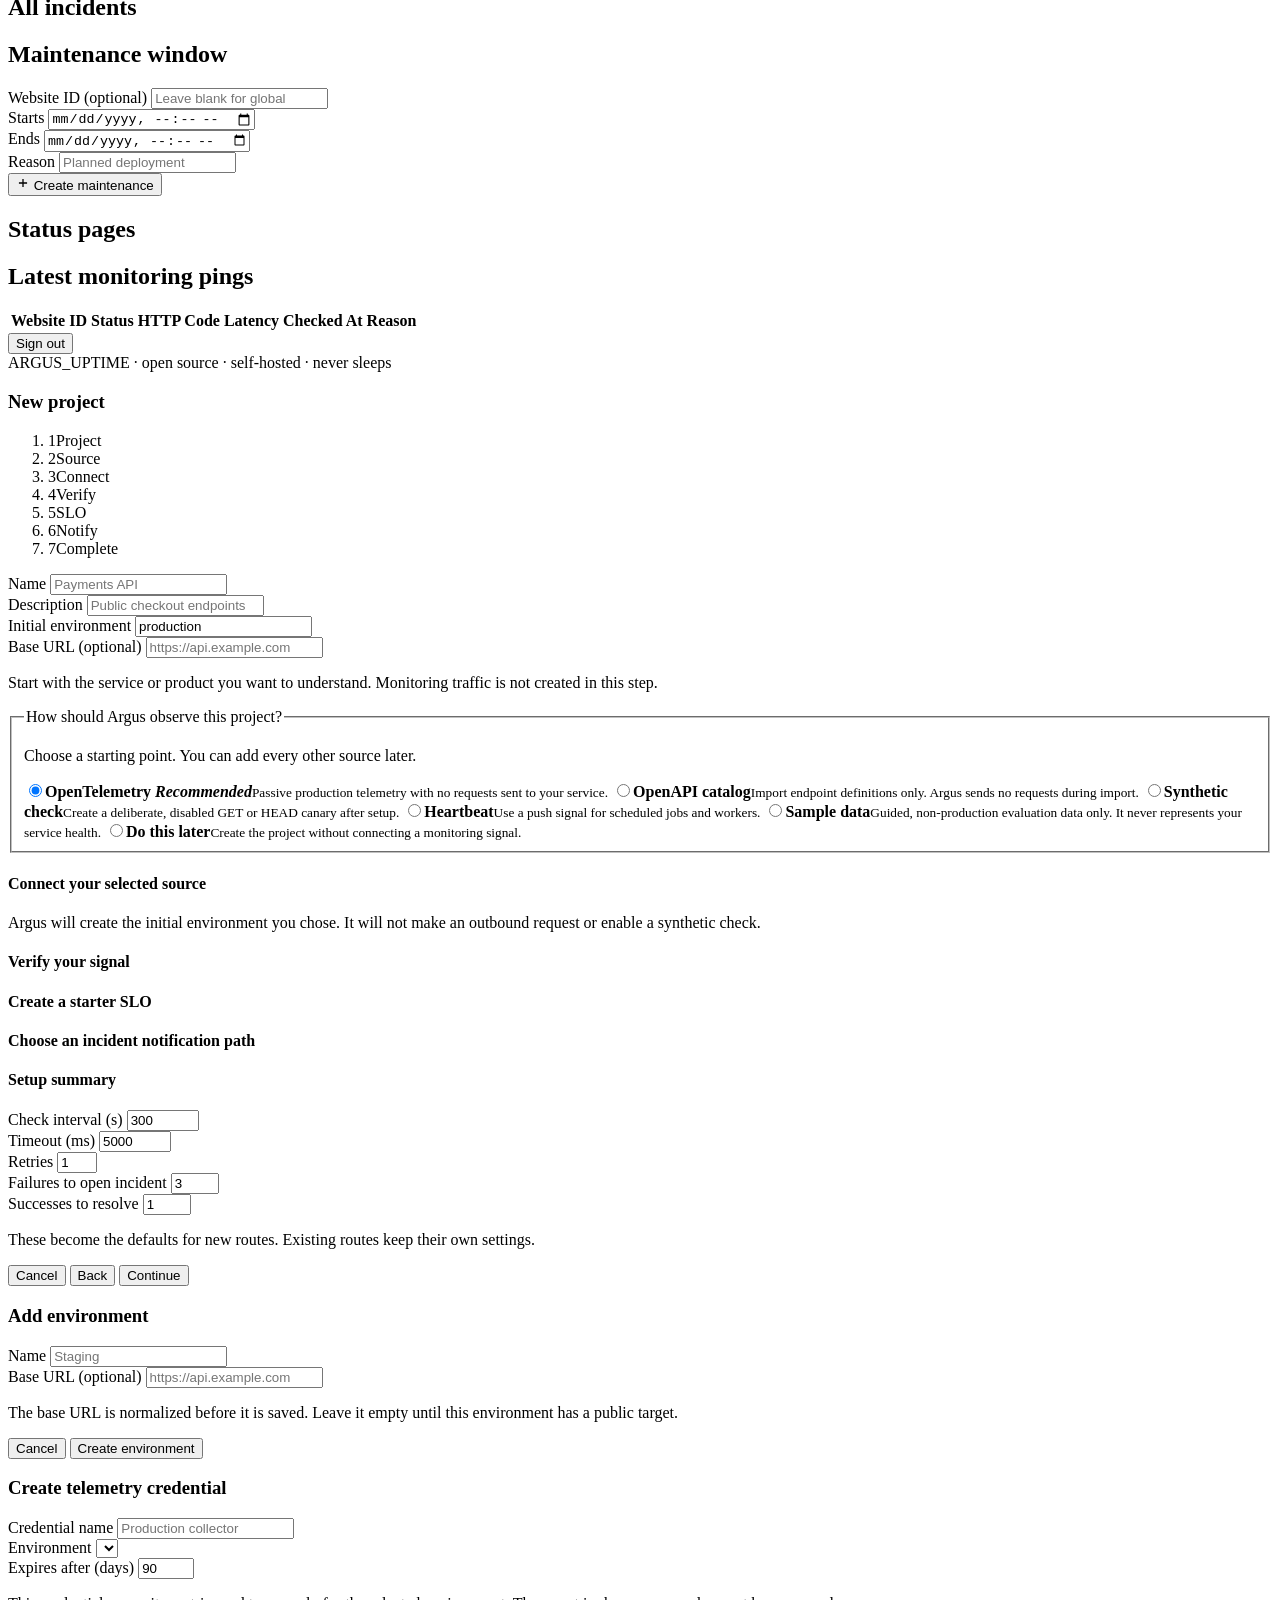
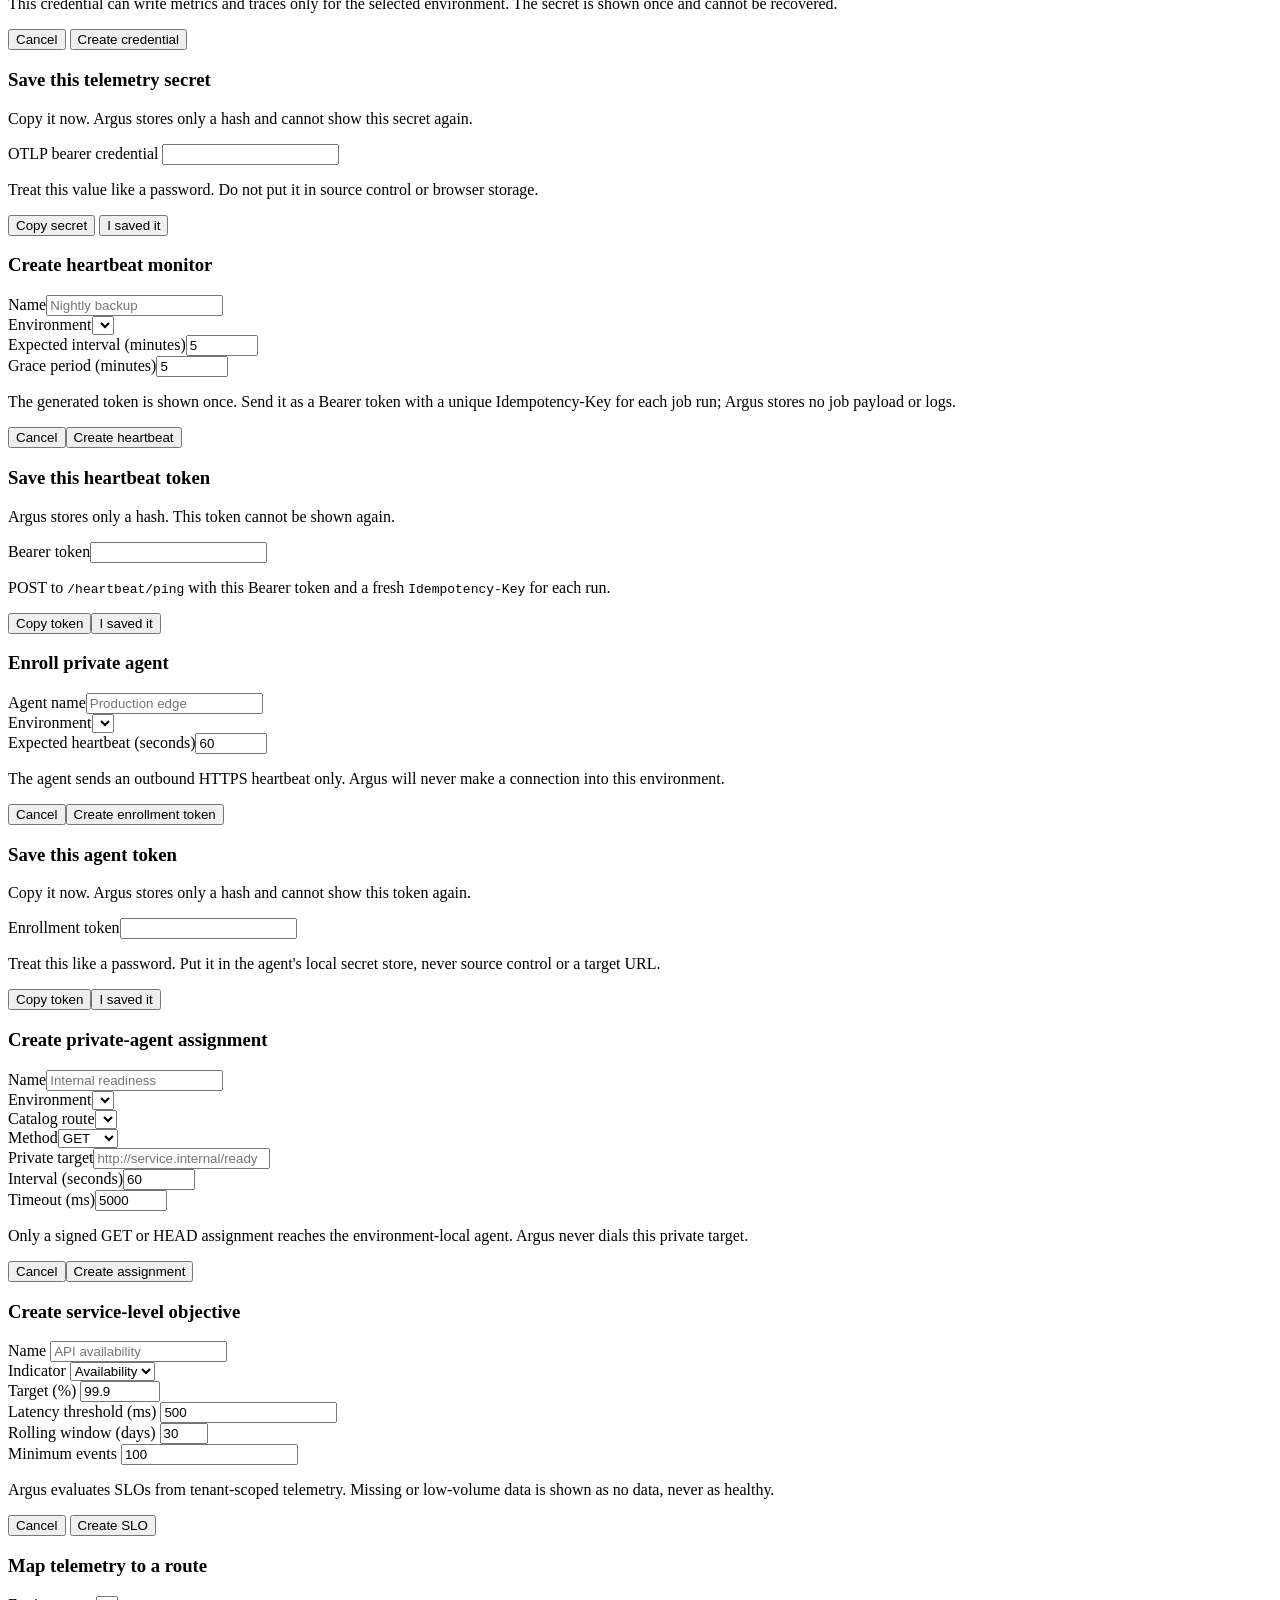
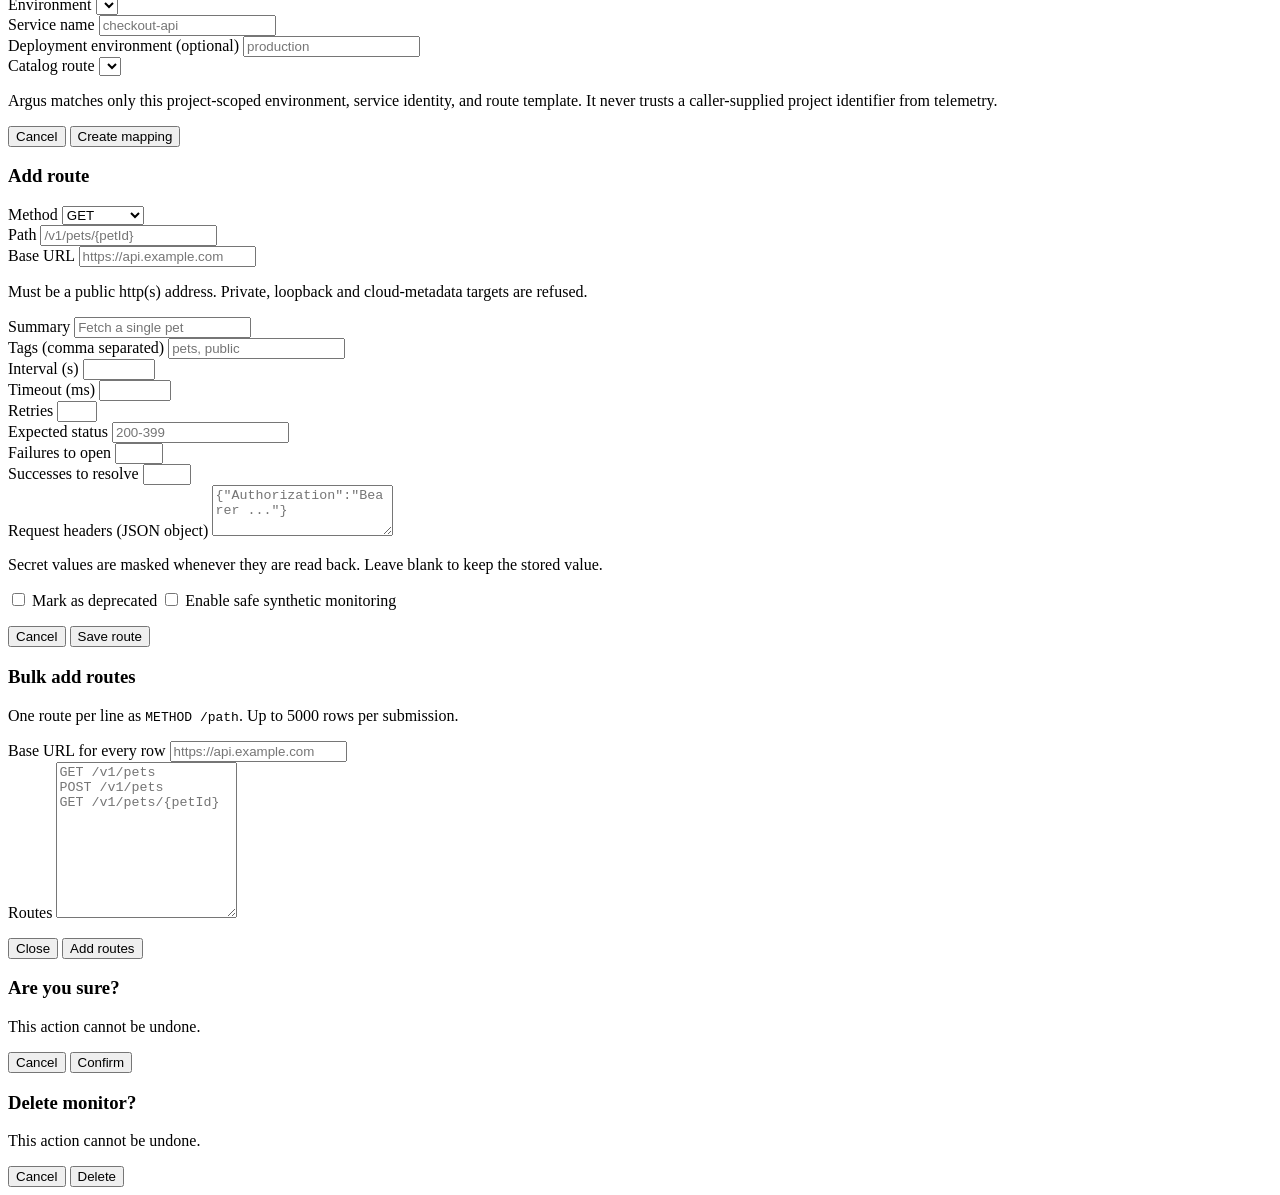
==== commit b1327c68: "feat(onboarding): guide source verification and follow-up" ====
--- a/frontend/index.html
+++ b/frontend/index.html
@@ -416,8 +416,11 @@
           <ol class="wizard-steps project-onboarding-steps" id="projProjectSteps" aria-label="Project setup progress">
             <li class="wizard-step is-active"><span class="wizard-step-num">1</span>Project</li>
             <li class="wizard-step"><span class="wizard-step-num">2</span>Source</li>
-            <li class="wizard-step"><span class="wizard-step-num">3</span>Review</li>
-            <li class="wizard-step"><span class="wizard-step-num">4</span>Next steps</li>
+            <li class="wizard-step"><span class="wizard-step-num">3</span>Connect</li>
+            <li class="wizard-step"><span class="wizard-step-num">4</span>Verify</li>
+            <li class="wizard-step"><span class="wizard-step-num">5</span>SLO</li>
+            <li class="wizard-step"><span class="wizard-step-num">6</span>Notify</li>
+            <li class="wizard-step"><span class="wizard-step-num">7</span>Complete</li>
           </ol>
           <div class="project-onboarding-step" data-project-step="1">
           <div class="field">
@@ -453,12 +456,24 @@
             </div>
           </fieldset>
           <section class="project-onboarding-step hidden" data-project-step="3" aria-labelledby="projOnboardingReviewTitle">
-            <h4 id="projOnboardingReviewTitle">Review the setup</h4>
+            <h4 id="projOnboardingReviewTitle">Connect your selected source</h4>
             <div id="projOnboardingReview" class="onboarding-review"></div>
             <p class="hint">Argus will create the initial environment you chose. It will not make an outbound request or enable a synthetic check.</p>
           </section>
           <section class="project-onboarding-step hidden" data-project-step="4" aria-labelledby="projOnboardingNextTitle">
-            <h4 id="projOnboardingNextTitle">Project created</h4>
+            <h4 id="projOnboardingNextTitle">Verify your signal</h4>
+            <div id="projOnboardingVerification" class="onboarding-review"></div>
+          </section>
+          <section class="project-onboarding-step hidden" data-project-step="5" aria-labelledby="projOnboardingSLOTitle">
+            <h4 id="projOnboardingSLOTitle">Create a starter SLO</h4>
+            <div id="projOnboardingSLO" class="onboarding-review"></div>
+          </section>
+          <section class="project-onboarding-step hidden" data-project-step="6" aria-labelledby="projOnboardingNotificationTitle">
+            <h4 id="projOnboardingNotificationTitle">Choose an incident notification path</h4>
+            <div id="projOnboardingNotification" class="onboarding-review"></div>
+          </section>
+          <section class="project-onboarding-step hidden" data-project-step="7" aria-labelledby="projOnboardingCompleteTitle">
+            <h4 id="projOnboardingCompleteTitle">Setup summary</h4>
             <div id="projOnboardingNext" class="onboarding-review"></div>
           </section>
           <div id="projProjectAdvanced" class="project-advanced hidden">
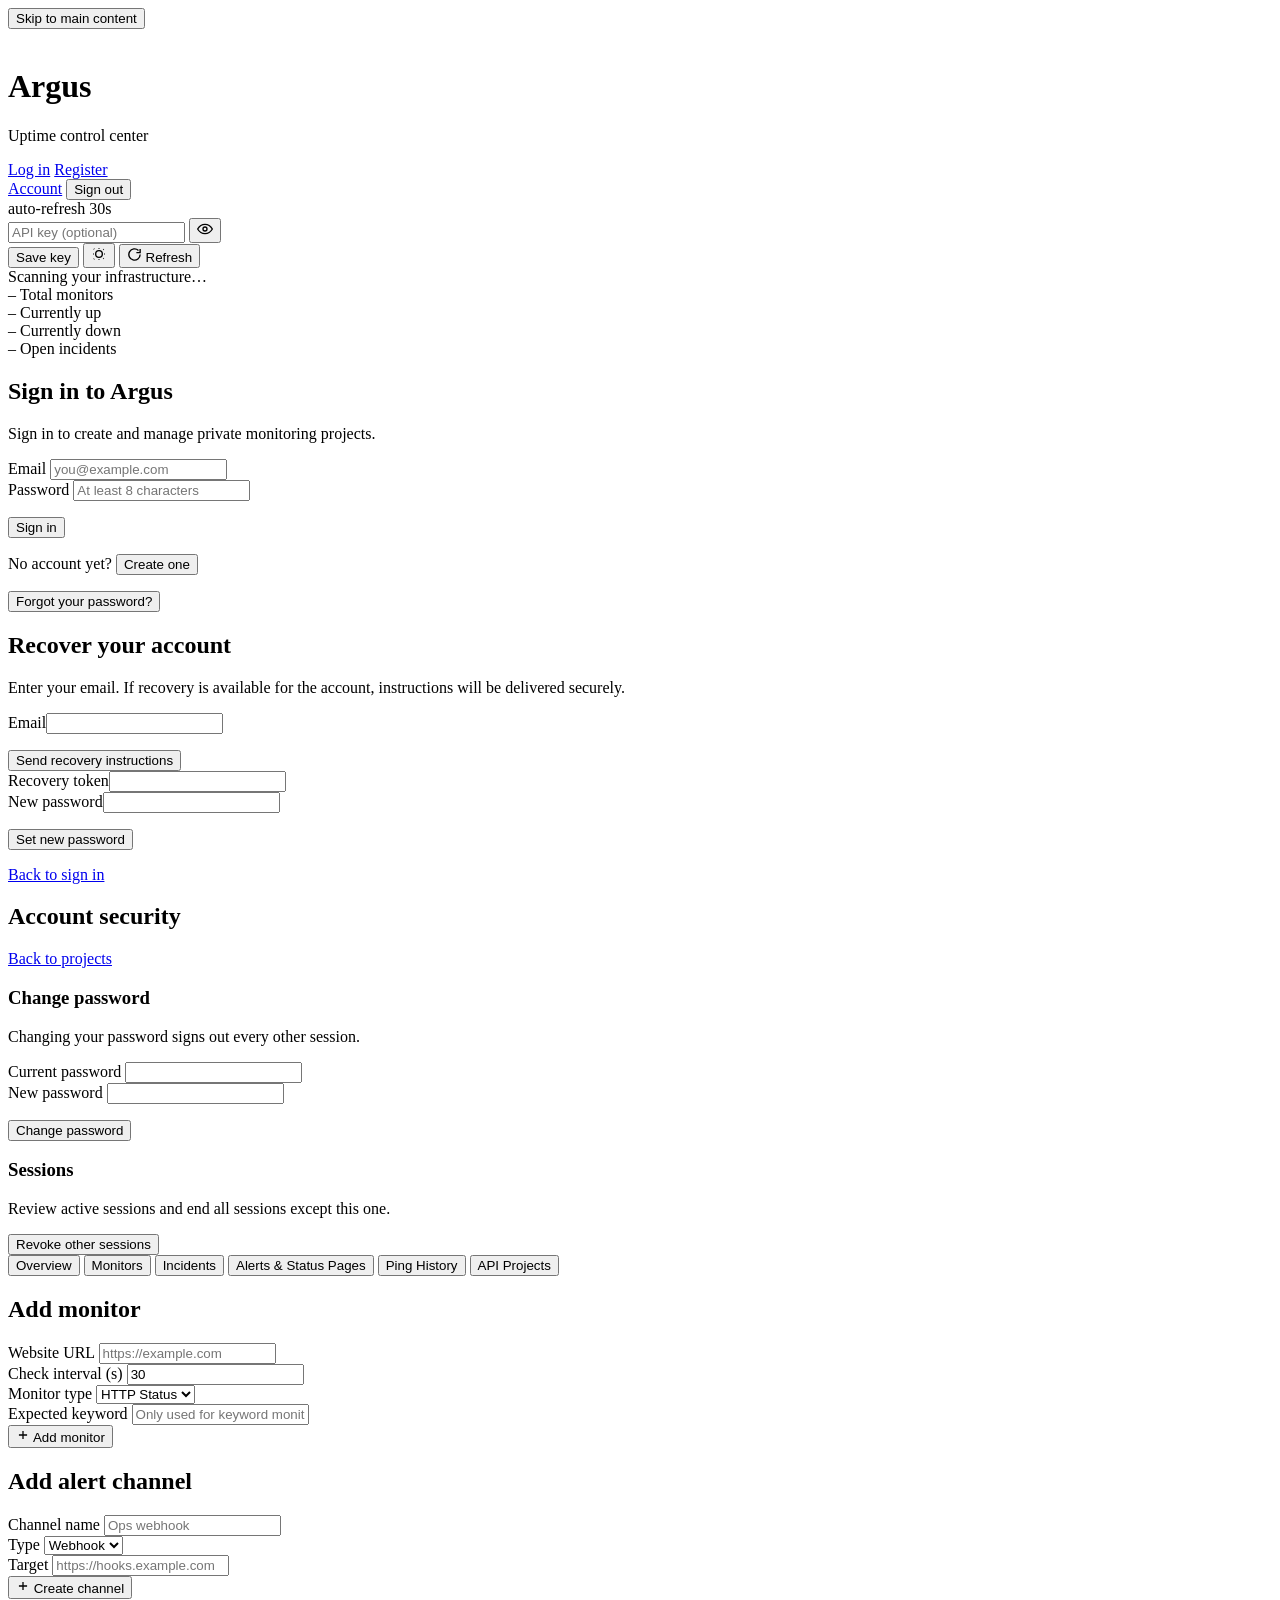
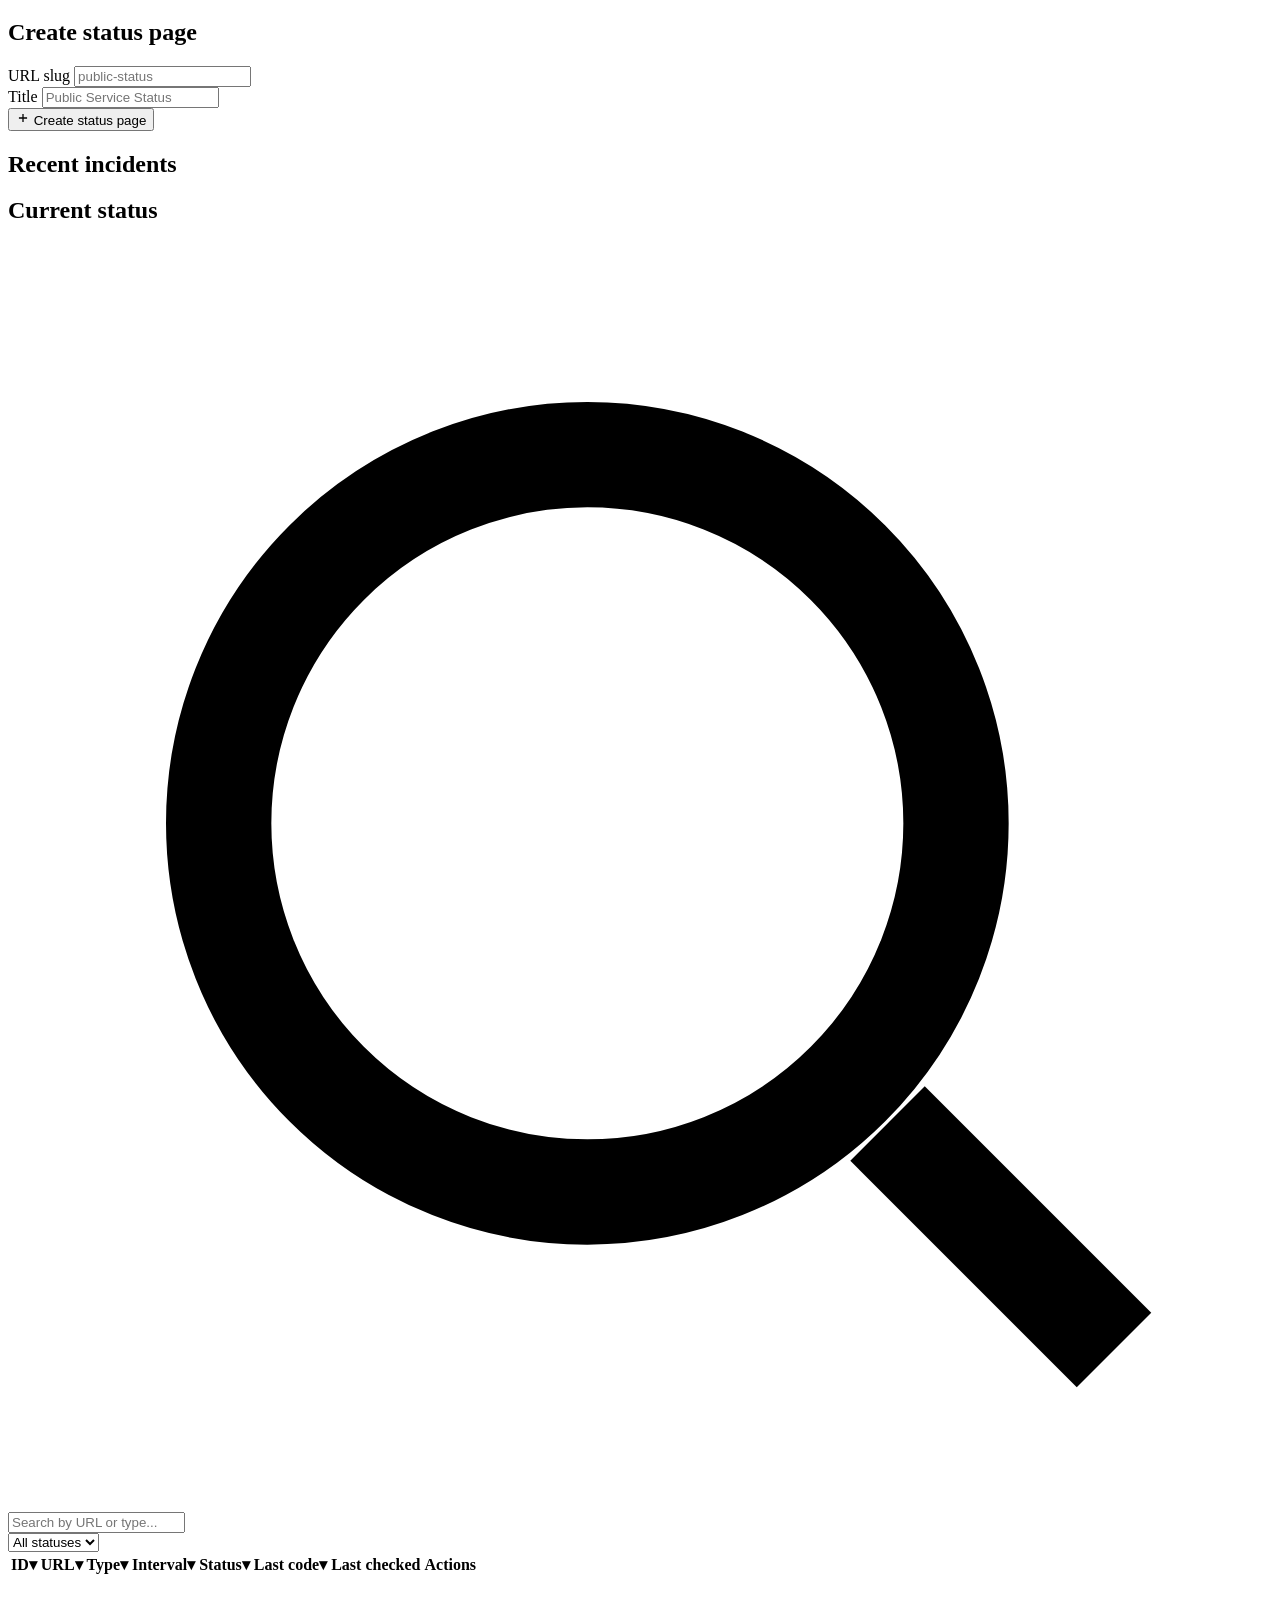
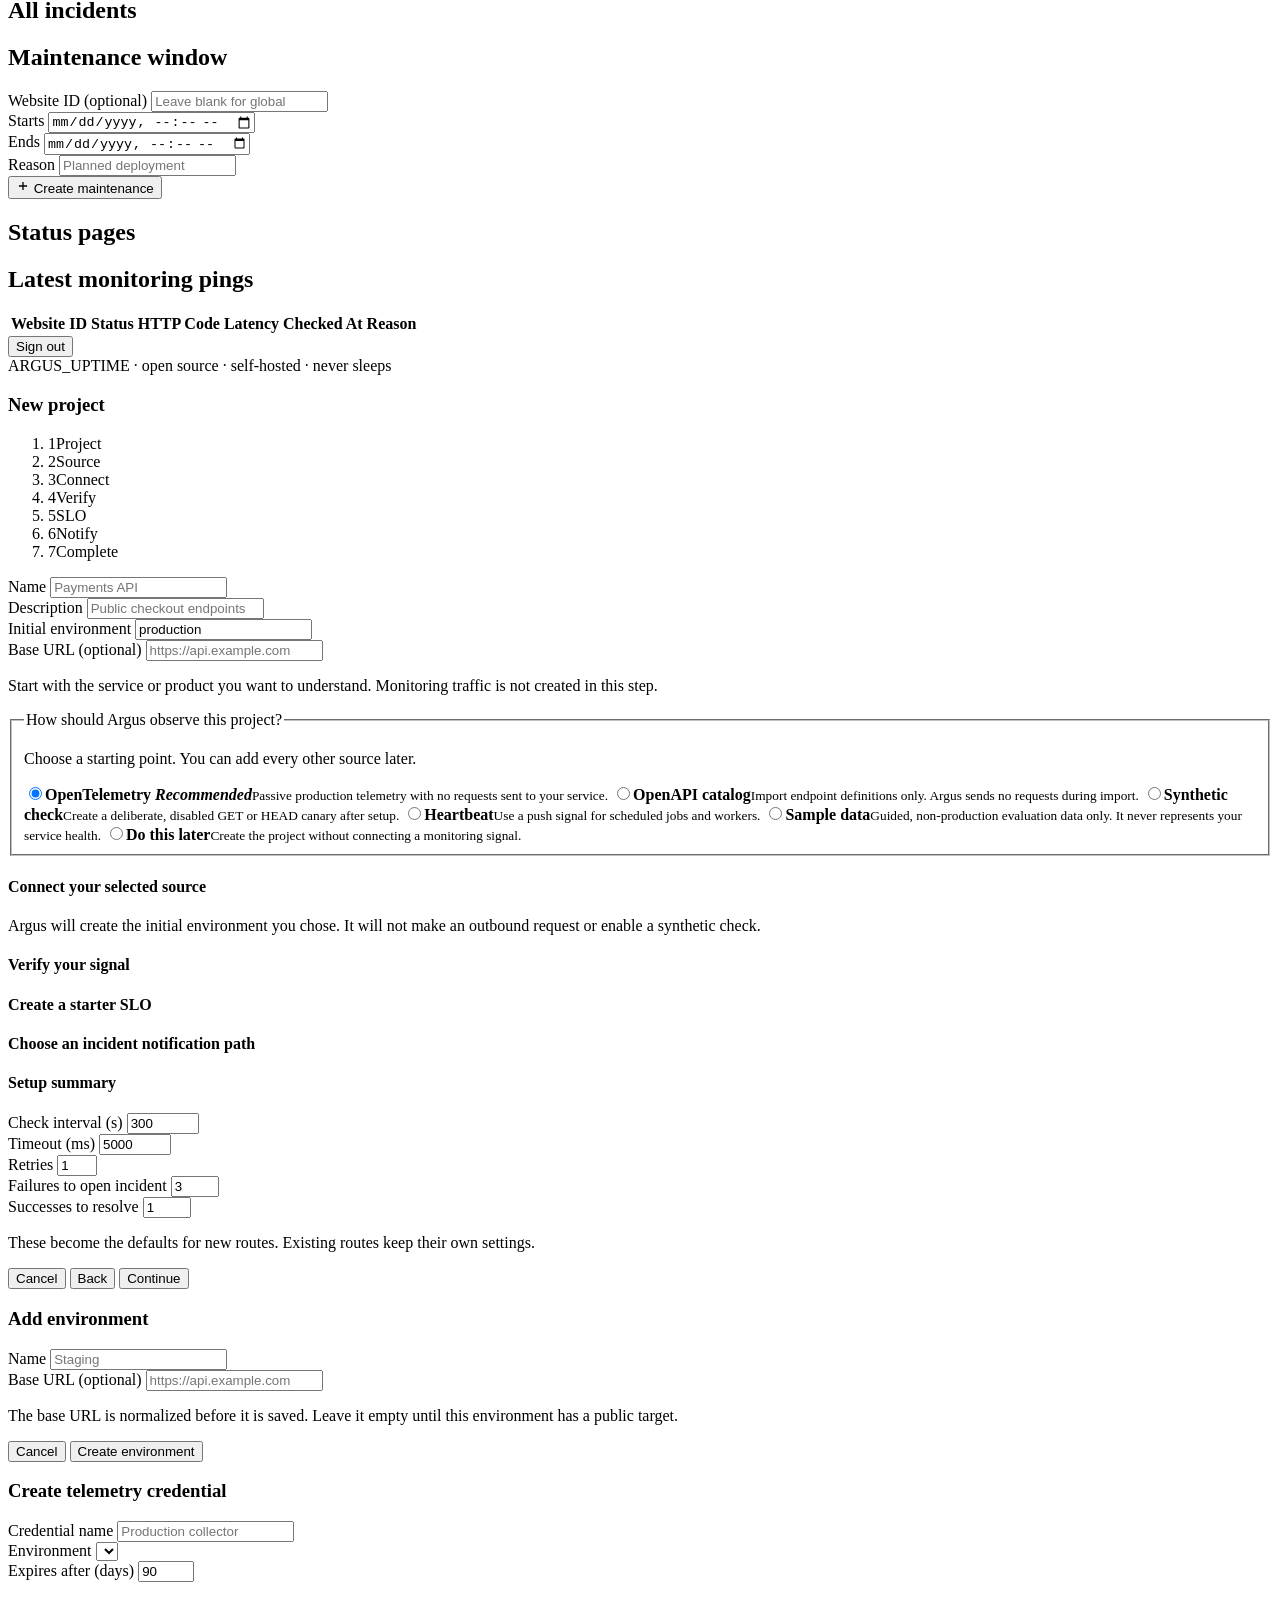
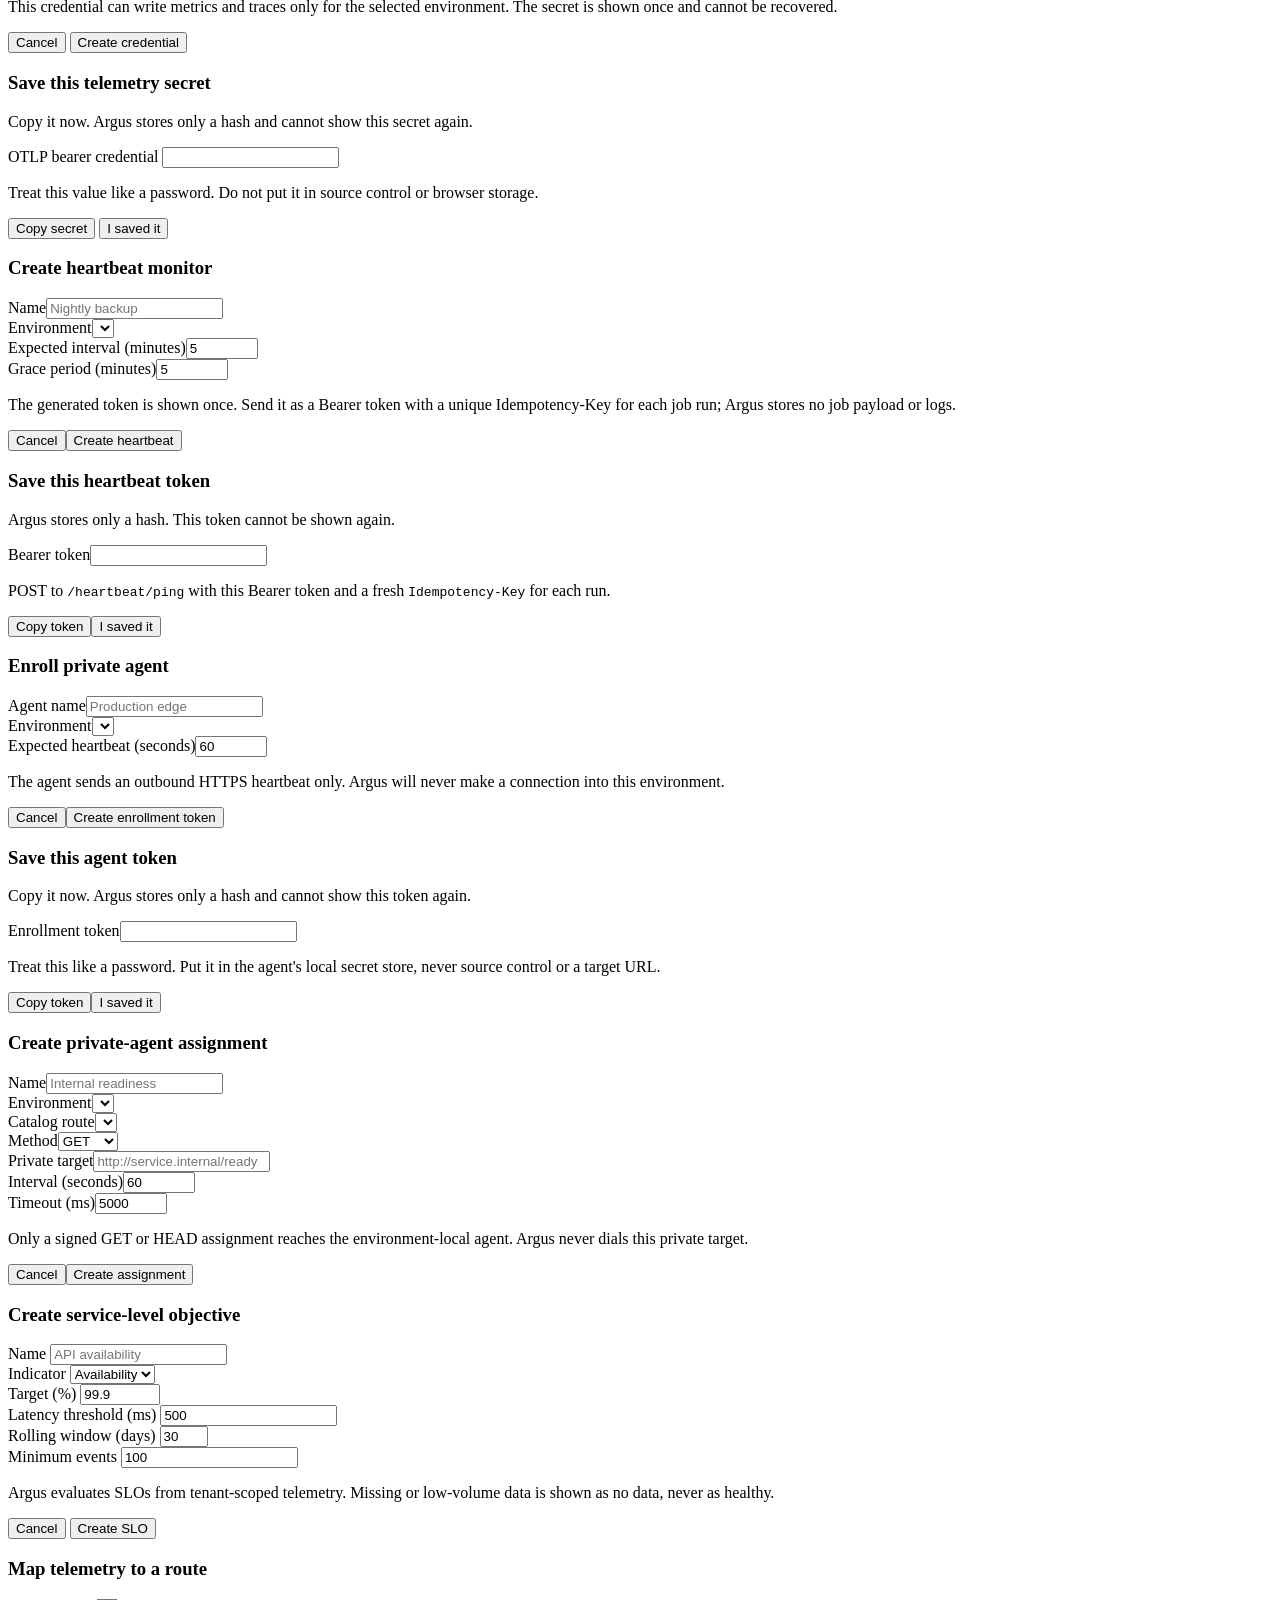
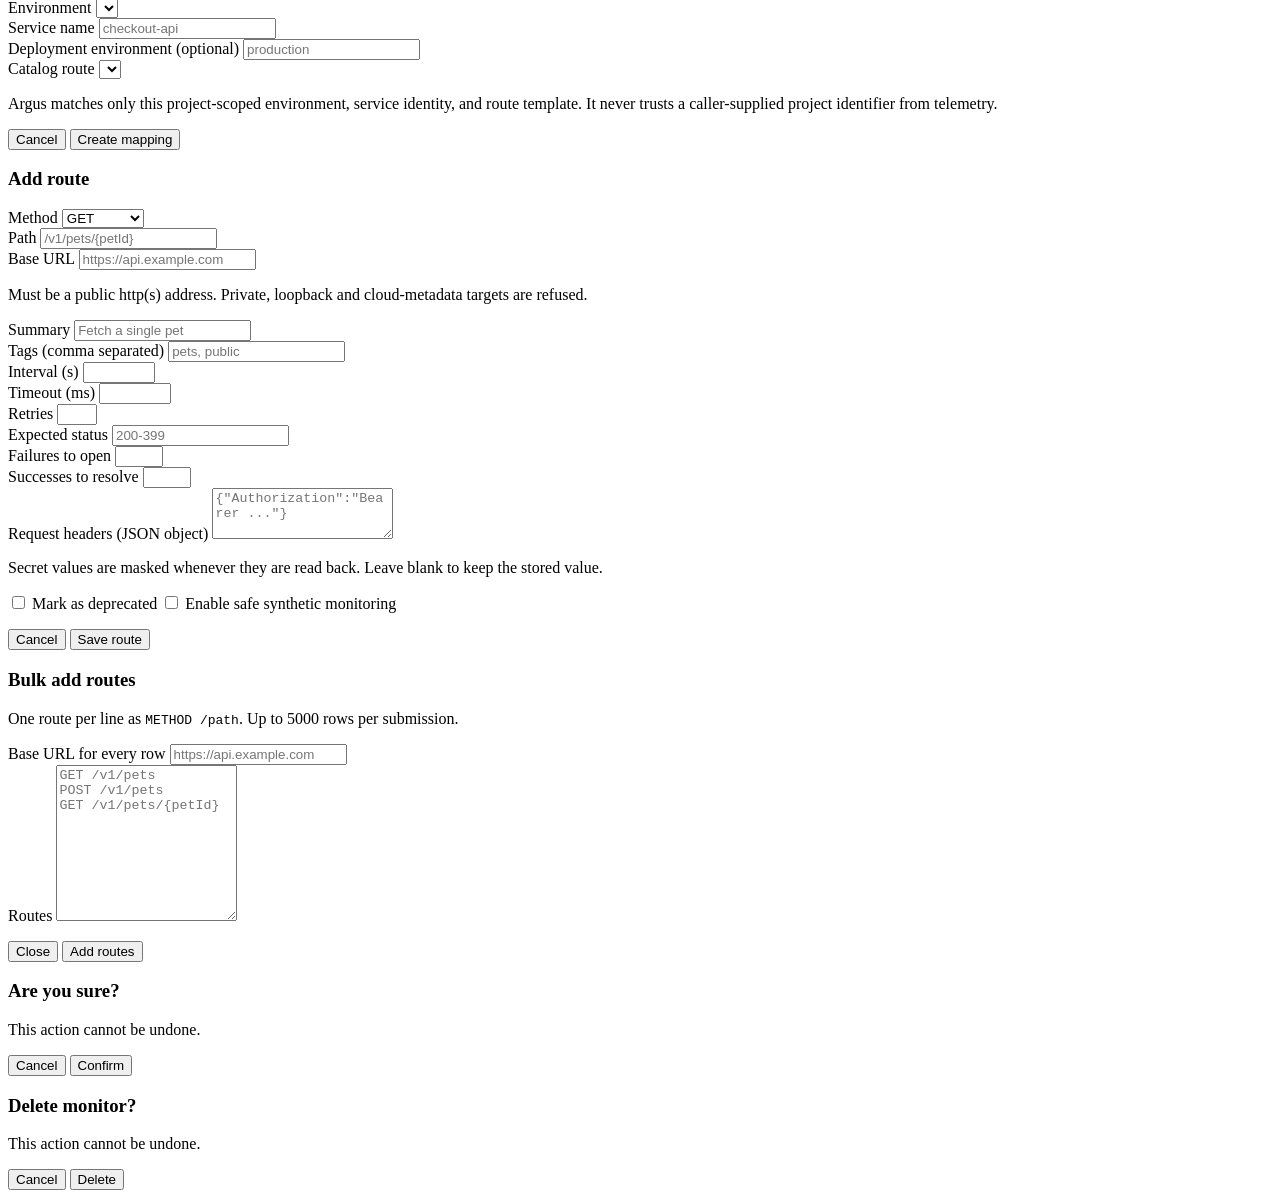
==== commit 8f1ef3e5: "fix(frontend): use clean history routes" ====
--- a/frontend/index.html
+++ b/frontend/index.html
@@ -18,7 +18,7 @@
     <link rel="stylesheet" href="/styles.css" />
   </head>
   <body>
-    <a class="skip-link" href="#main">Skip to main content</a>
+    <button class="skip-link" id="skipToMain" type="button">Skip to main content</button>
     <header class="topbar">
       <div class="brand">
         <span class="brand-mark" aria-hidden="true"><img src="/assets/favicon.svg" alt="" /></span>
@@ -30,12 +30,12 @@
       <div class="top-actions">
         <div class="account-actions" aria-label="Account">
           <div id="accountGuestActions" class="account-action-group">
-            <a class="account-action account-login" id="globalLogin" href="#/login">Log in</a>
-            <a class="account-action account-register" id="globalRegister" href="#/register">Register</a>
+            <a class="account-action account-login" id="globalLogin" href="/login">Log in</a>
+            <a class="account-action account-register" id="globalRegister" href="/register">Register</a>
           </div>
           <div id="accountSignedInActions" class="account-action-group hidden">
             <span class="account-user" id="globalUserLabel"></span>
-            <a class="account-action account-login" id="globalAccount" href="#/account">Account</a>
+            <a class="account-action account-login" id="globalAccount" href="/account">Account</a>
             <button class="ghost sm" id="globalSignOut" type="button">Sign out</button>
           </div>
         </div>
@@ -62,7 +62,7 @@
 
     <div class="toast-stack" id="toastStack" aria-live="polite"></div>
 
-    <main class="container" id="main">
+    <main class="container" id="main" tabindex="-1">
       <section class="status-banner" id="statusBanner" aria-live="polite">
         <span class="lamp" id="statusBannerLamp" style="width:9px;height:9px;background:var(--text-faint)"></span>
         <span id="statusBannerText">Scanning your infrastructure&hellip;</span>
@@ -132,7 +132,7 @@
               <p class="proj-form-error hidden" id="projRecoveryCompleteError" role="alert"></p>
               <button type="submit" id="projRecoveryCompleteSubmit">Set new password</button>
             </form>
-            <p class="hint"><a class="btn-link" href="#/login">Back to sign in</a></p>
+            <p class="hint"><a class="btn-link" href="/login">Back to sign in</a></p>
           </section>
         </div>
       </section>
@@ -144,7 +144,7 @@
               <h2 id="accountTitle">Account security</h2>
               <p class="card-subtitle" id="accountEmail"></p>
             </div>
-            <a class="btn-link" href="#/projects">Back to projects</a>
+            <a class="btn-link" href="/projects">Back to projects</a>
           </div>
 
           <div class="account-section">
@@ -414,7 +414,7 @@
         <h3 id="projProjectModalTitle">New project</h3>
         <form id="projProjectForm" class="stack">
           <ol class="wizard-steps project-onboarding-steps" id="projProjectSteps" aria-label="Project setup progress">
-            <li class="wizard-step is-active"><span class="wizard-step-num">1</span>Project</li>
+            <li class="wizard-step is-active" aria-current="step"><span class="wizard-step-num">1</span>Project</li>
             <li class="wizard-step"><span class="wizard-step-num">2</span>Source</li>
             <li class="wizard-step"><span class="wizard-step-num">3</span>Connect</li>
             <li class="wizard-step"><span class="wizard-step-num">4</span>Verify</li>
